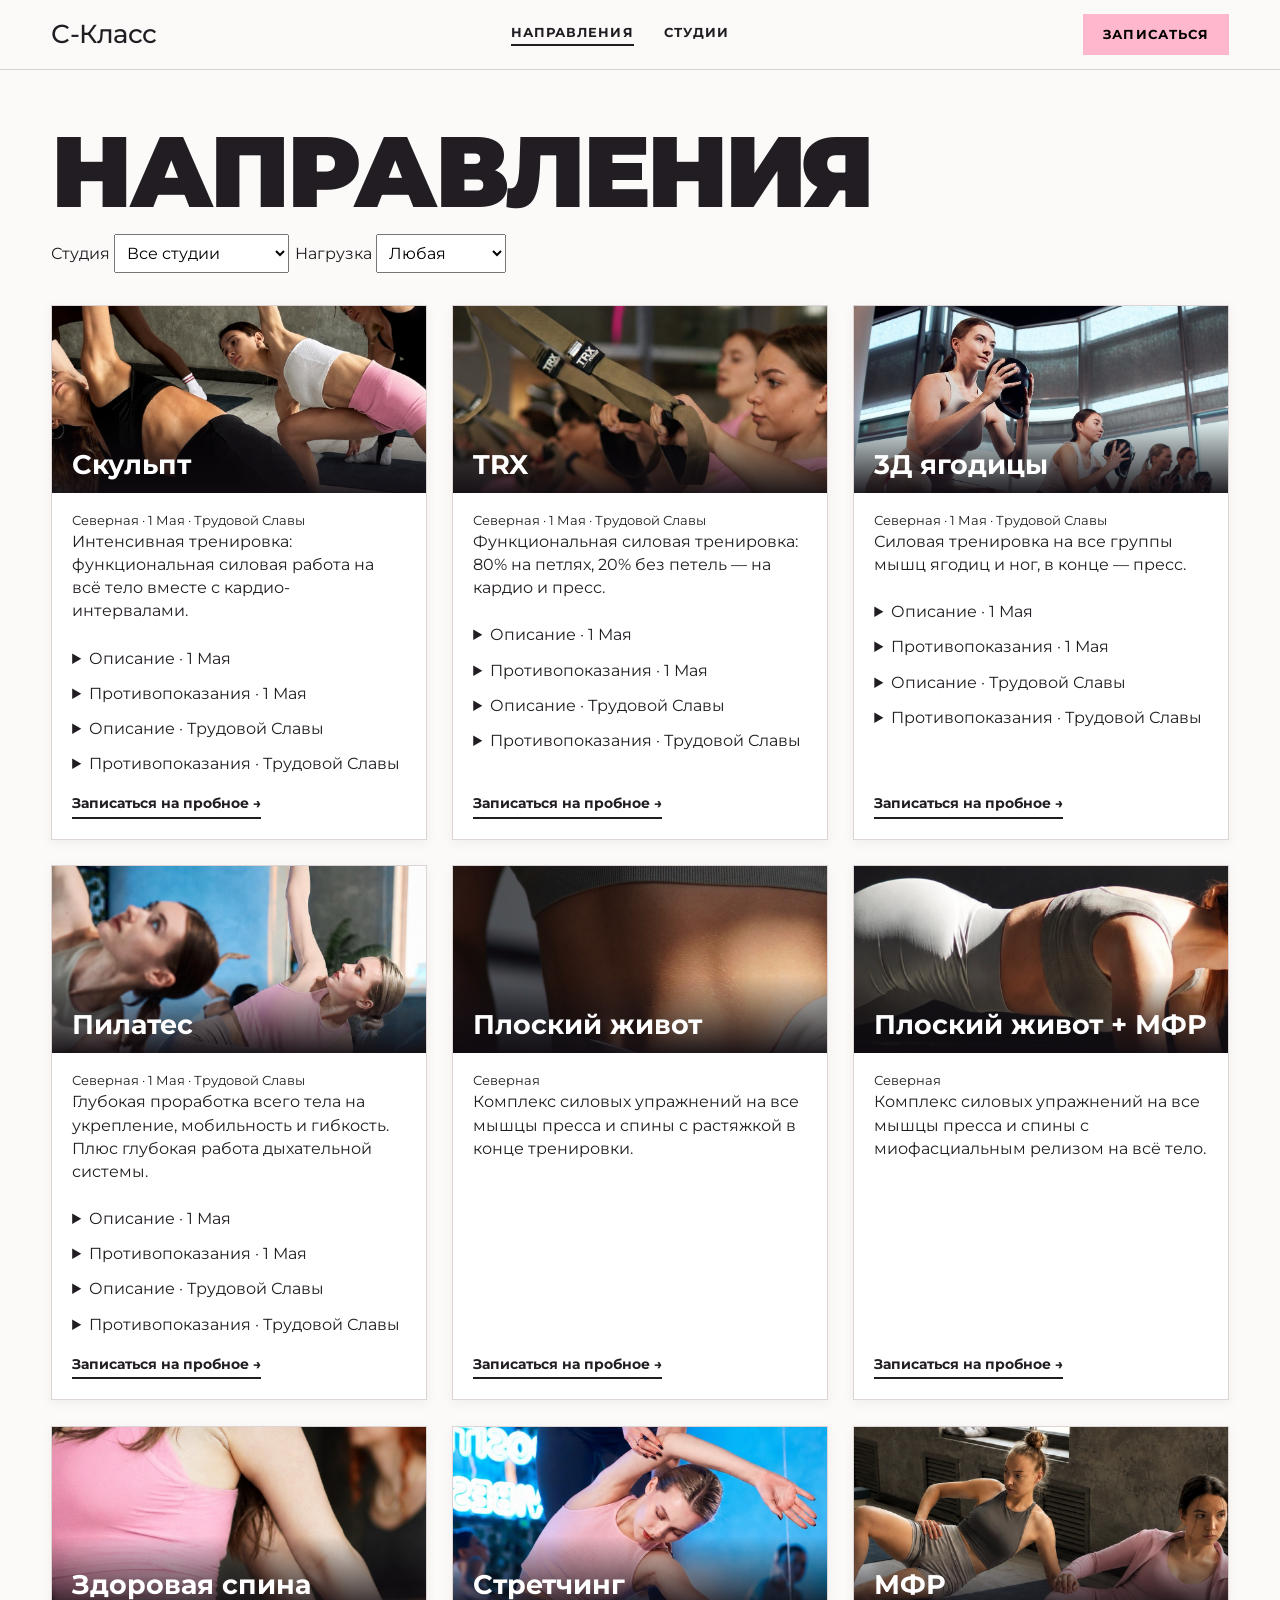
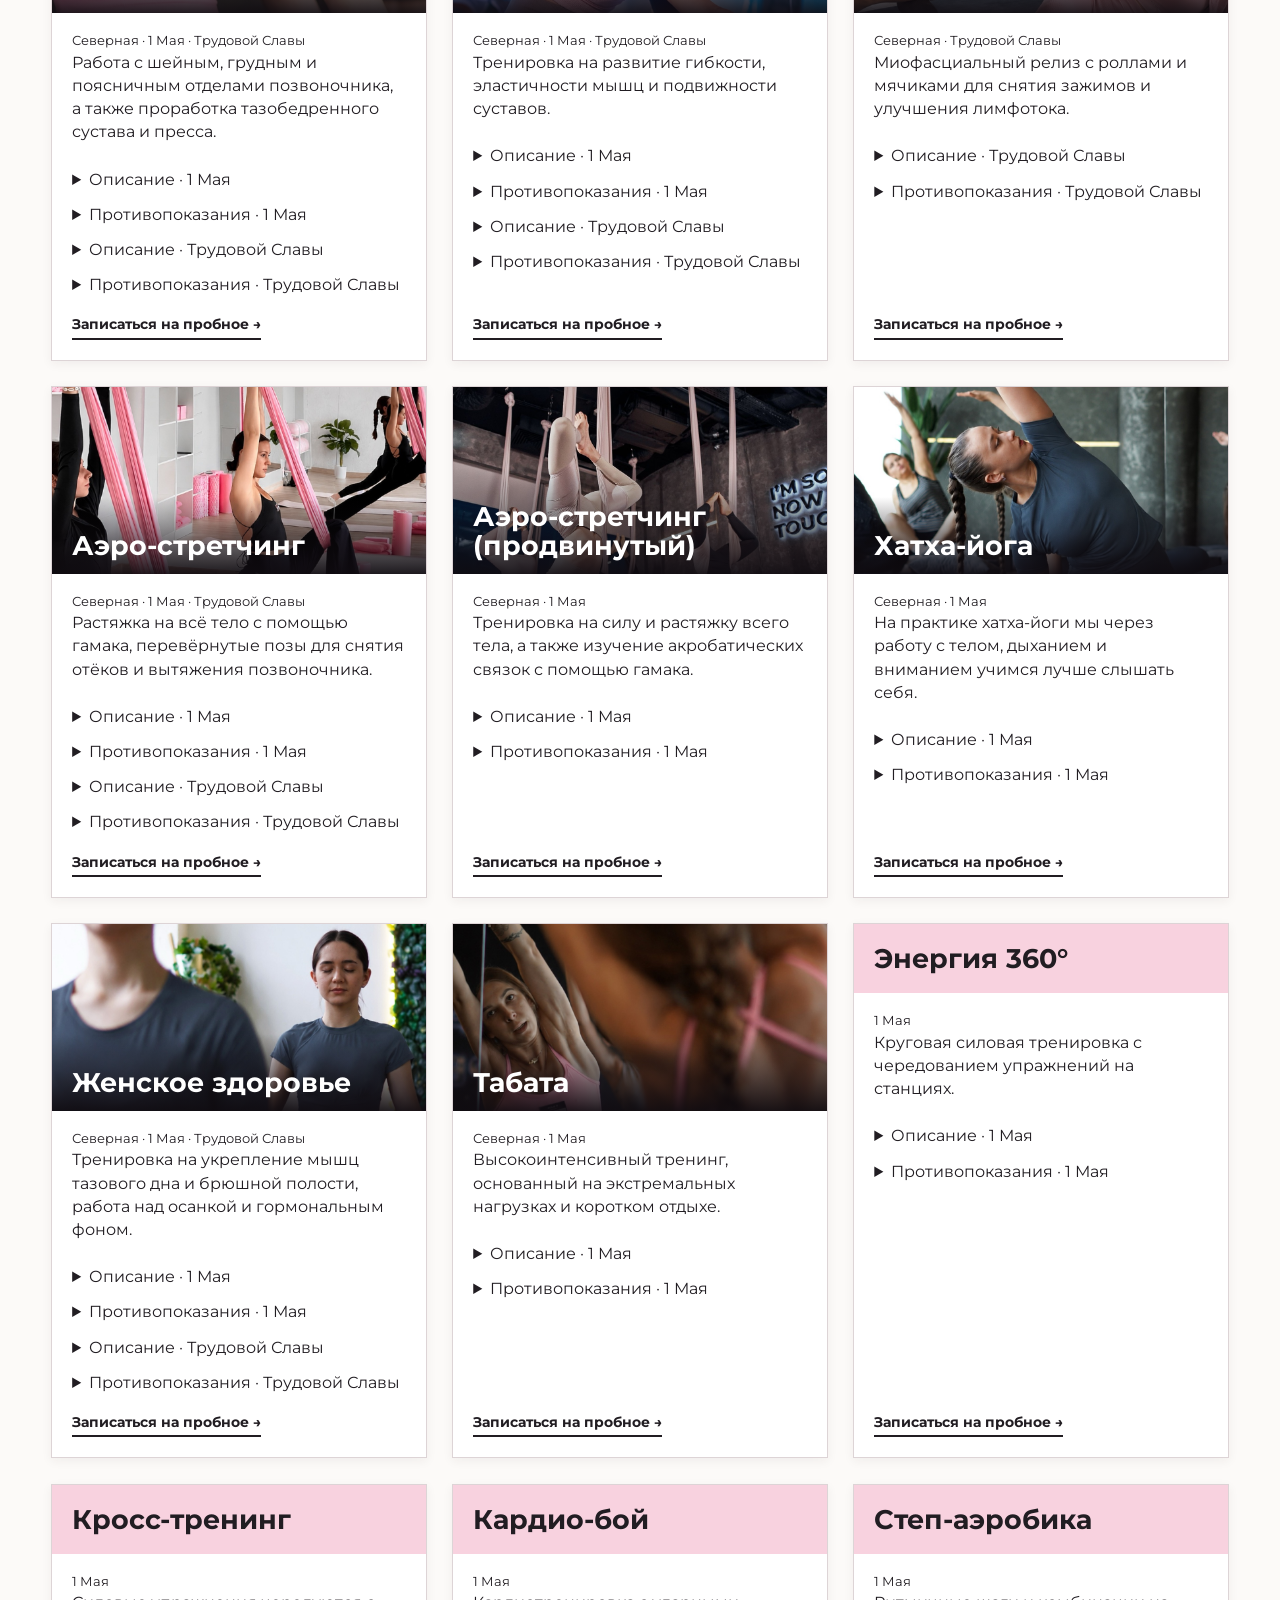
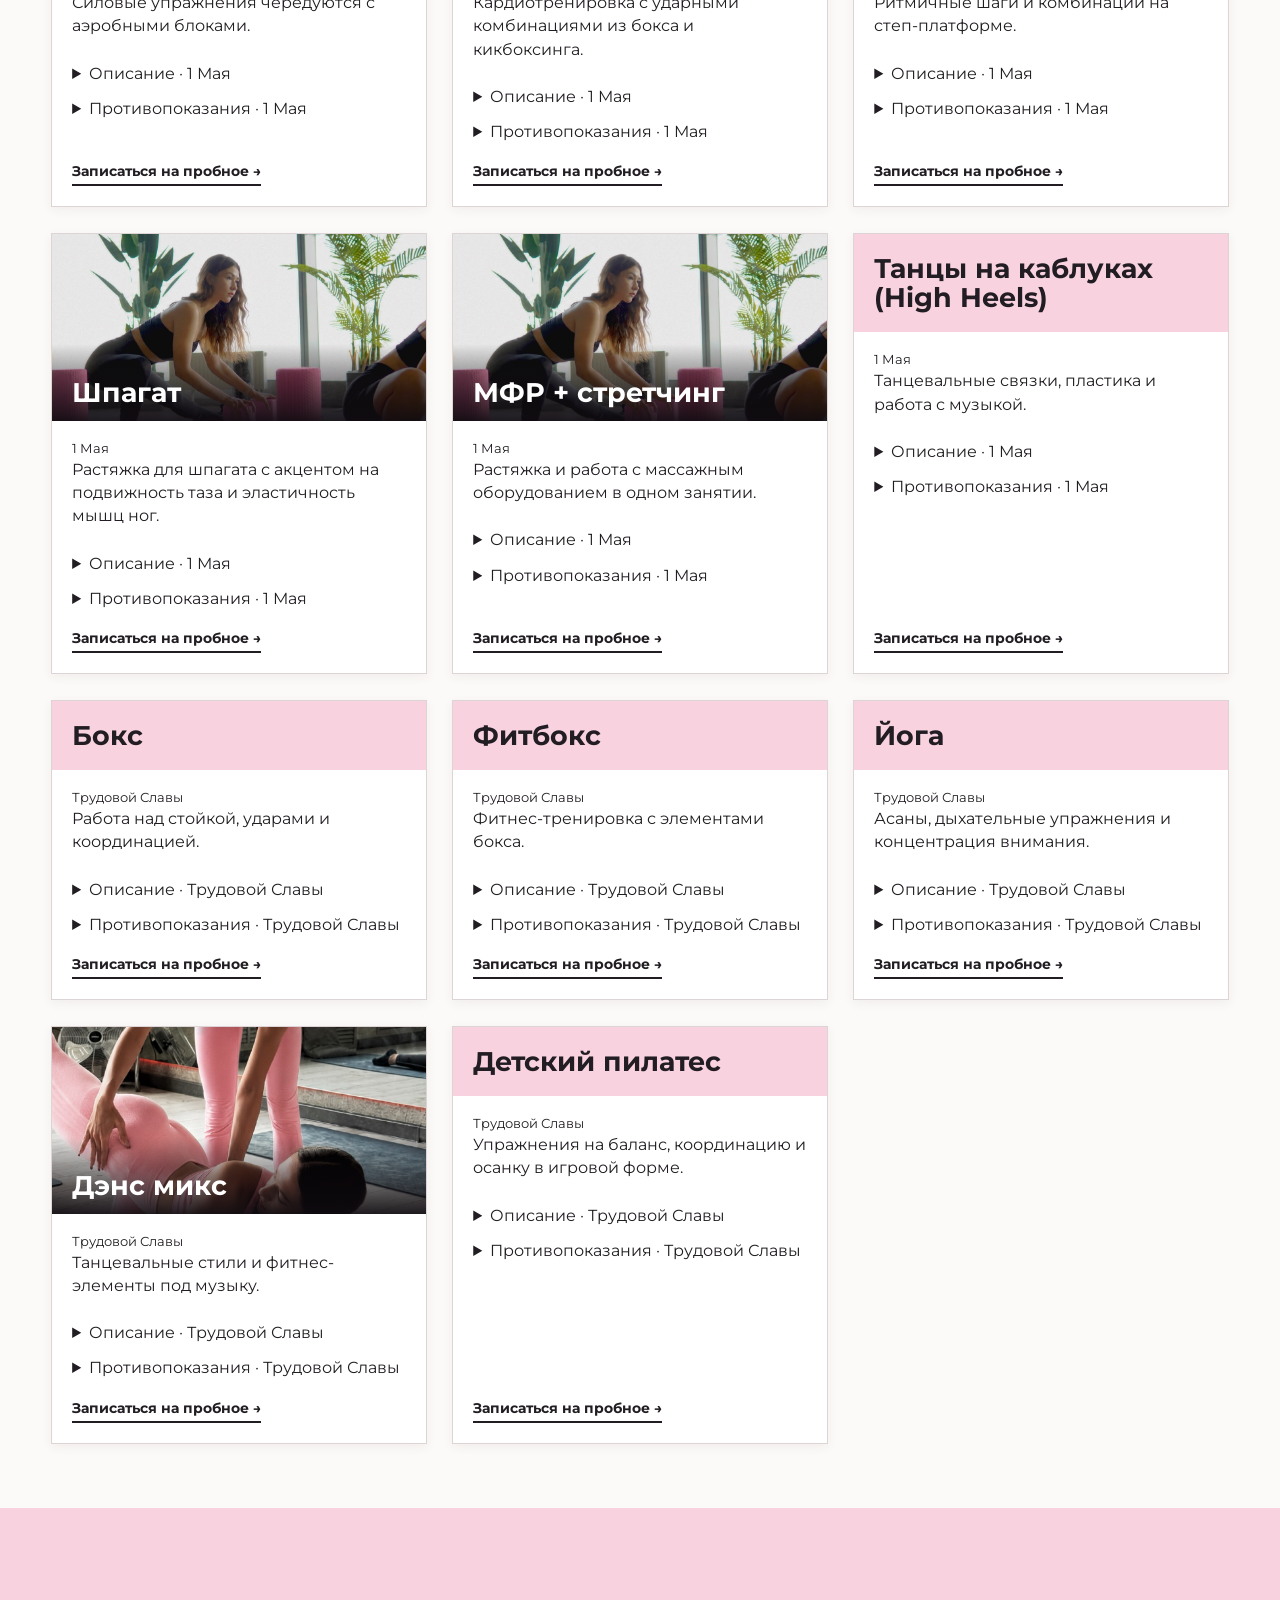
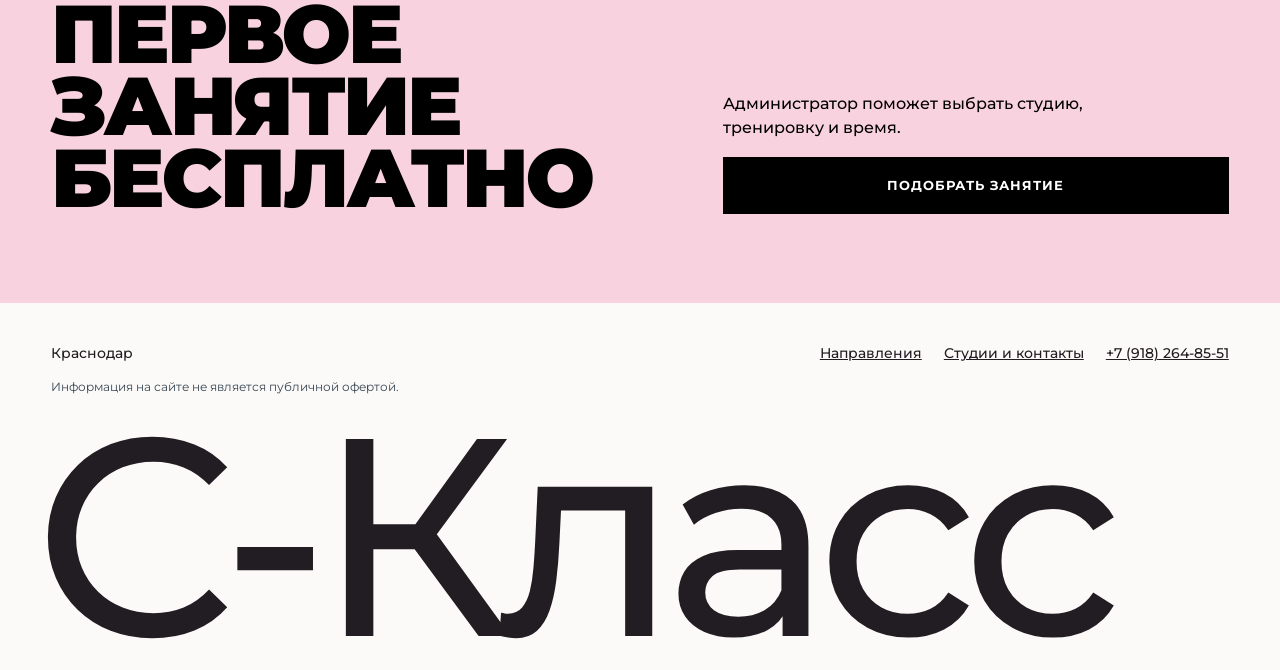
==== directions.html @ 2f5958a3 "Вернуть шпагат в расписок направлений на 1 Мая" ====
<!doctype html>
<html lang="ru">
<head>
<meta charset="utf-8">
<meta name="robots" content="noindex, nofollow">
<meta name="viewport" content="width=device-width, initial-scale=1">
<title>Направления — С-Класс, фитнес-студия для девушек в Краснодаре</title>
<meta name="description" content="Направления фитнес-студий С-Класс в Краснодаре. Выберите филиал, ознакомьтесь с описанием тренировки и противопоказаниями.">
<link rel="preconnect" href="https://fonts.googleapis.com">
<link rel="preconnect" href="https://fonts.gstatic.com" crossorigin>
<!-- Montserrat стоит вместо фирменного Muller: его нет в открытом доступе, нужны файлы шрифта -->
<link href="https://fonts.googleapis.com/css2?family=Montserrat:ital,wght@0,300;0,400;0,500;0,700;0,900;1,400&display=swap" rel="stylesheet">
<link rel="stylesheet" href="style.css">
<link rel="stylesheet" href="trial.css">
</head>
<body class="trial">

<section class="pad page-hero">
  <h1 class="big oneline">Направления</h1>
  <div class="filters"><label>Студия <select id="branchFilter"><option value="">Все студии</option><option value="severnaya">Северная</option><option value="1-maya">1 Мая</option><option value="trudovoy-slavy">Трудовой Славы</option></select></label>
  <label>Нагрузка <select id="levelFilter"><option value="">Любая</option><option value="1">Лёгкая</option><option value="2">Средняя</option><option value="3">Высокая</option><option value="unknown">Не указана</option></select></label></div>
  <div class="list" id="list">
<article class="item" id="sculpt" data-level="3" data-branches="severnaya 1-maya trudovoy-slavy"><div class="ph"><img src="img/sculpt.jpg" alt="" loading="lazy"><h2>Скульпт</h2></div><div><small>Северная · 1 Мая · Трудовой Славы</small><p>Интенсивная тренировка: функциональная силовая работа на всё тело вместе с кардио-интервалами.</p><div data-place="1-maya"><details><summary>Описание · 1 Мая</summary><p>Силовая тренировка на все тело с использованием дополнительного оборудования. Благодаря комплексным упражнениям с использованием различного оборудования прорабатывается рельеф тела и формируется хорошо развитый мышечный корсет.</p><p>-коррекция фигуры, похудение;</p><p>-приобретение мышечного тонуса;</p><p>-благодаря разнообразным упражнениям отсутствует мышечное привыкание.</p><p>Одежда: спортивная форма, кроссовки</p></details><details><summary>Противопоказания · 1 Мая</summary><p>острые инфекционные и воспалительные заболевания, повышенная температура. Недавние операции и травмы без разрешения врача. Острые боли в позвоночнике, мышцах и суставах. Обострение заболеваний опорно-двигательного аппарата. Серьёзные сердечно-сосудистые заболевания, при которых противопоказаны силовые нагрузки. Беременность. Выраженные нарушения равновесия и координации, препятствующие безопасному выполнению упражнений. Любые состояния, при которых врач рекомендовал временно исключить физическую активность или силовые нагрузки. Межпозвоночные грыжи и протрузии с выраженными симптомами.</p></details></div><div data-place="trudovoy-slavy"><details><summary>Описание · Трудовой Славы</summary><p>Силовая тренировка на все тело с использованием дополнительного оборудования. Благодаря комплексу упражнений с отягощениями и собственным весом прорабатываются основные группы мышц, формируется рельеф тела и укрепляется мышечный корсет. Нагрузка подбирается с учётом уровня физической подготовки.</p><p>- Коррекция фигуры и снижение процента жировой массы;</p><p>- укрепление мышц и повышение мышечного тонуса;</p><p>- развитие силы и общей выносливости;</p><p>- комплексная проработка всех основных групп мышц;</p><p>- разнообразие упражнений, позволяющее избегать однообразной нагрузки.</p><p>Одежда: спортивная форма, кроссовки.</p></details><details><summary>Противопоказания · Трудовой Славы</summary><p>острые инфекционные и воспалительные заболевания, повышенная температура. Недавние операции и травмы без разрешения врача. Острые боли в позвоночнике, мышцах и суставах. Обострение заболеваний опорно-двигательного аппарата. Серьёзные сердечно-сосудистые заболевания, при которых противопоказаны силовые нагрузки. Беременность требует индивидуального подбора нагрузки и согласования с врачом. Выраженные нарушения равновесия и координации, препятствующие безопасному выполнению упражнений. Межпозвоночные грыжи и протрузии с выраженными симптомами. Любые состояния, при которых врач рекомендовал временно исключить физическую активность или силовые нагрузки.</p></details></div><a class="arrow" href="#booking">Записаться на пробное →</a></div></article>
<article class="item" id="trx" data-level="3" data-branches="severnaya 1-maya trudovoy-slavy"><div class="ph"><img src="img/trx.jpg" alt="" loading="lazy"><h2>TRX</h2></div><div><small>Северная · 1 Мая · Трудовой Славы</small><p>Функциональная силовая тренировка: 80% на петлях, 20% без петель — на кардио и пресс.</p><div data-place="1-maya"><details><summary>Описание · 1 Мая</summary><p>Функциональная тренировка с весом собственного тела и доп оборудованием - ПЕТЛИ ТРХ. Направленная на укрепление всего тела, сжигание калорий и построение сухой эстетичной мускулатуры. 60% занятия - работа с петлями ТРХ.</p></details><details><summary>Противопоказания · 1 Мая</summary><p>Острые инфекционные и воспалительные заболевания, повышенная температура. Недавние операции и травмы без разрешения врача. Острые боли в позвоночнике, мышцах и суставах. Обострение заболеваний опорно-двигательного аппарата. Выраженная нестабильность плечевых, локтевых, коленных и других суставов, препятствующая безопасному выполнению упражнений. Серьёзные сердечно-сосудистые заболевания, при которых противопоказаны силовые нагрузки. Беременность. Выраженные нарушения равновесия и координации. Любые состояния, при которых врач рекомендовал временно исключить физическую активность.</p></details></div><div data-place="trudovoy-slavy"><details><summary>Описание · Трудовой Славы</summary><p>Функциональная тренировка с использованием специальных подвесных петель, в которой в качестве нагрузки используется собственный вес тела. Благодаря нестабильному положению во время выполнения упражнений активно включаются глубокие мышцы, отвечающие за стабилизацию и равновесие. Нагрузка регулируется изменением положения тела и угла наклона.</p><p>- Укрепление мышечного корсета и глубоких мышц;</p><p>- развитие силы, выносливости и координации;</p><p>- улучшение баланса и контроля над телом;</p><p>- комплексная проработка всех основных групп мышц;</p><p>- коррекция фигуры и повышение мышечного тонуса.</p><p>Одежда: спортивная форма, кроссовки.</p></details><details><summary>Противопоказания · Трудовой Славы</summary><p>острые инфекционные и воспалительные заболевания, повышенная температура. Недавние операции и травмы без разрешения врача. Острые боли в позвоночнике, мышцах и суставах. Обострение заболеваний опорно-двигательного аппарата. Серьёзные сердечно-сосудистые заболевания, при которых противопоказаны функциональные нагрузки. Выраженные нарушения равновесия и координации. Беременность (требуется индивидуальный допуск специалиста). Межпозвоночные грыжи и протрузии с выраженными симптомами.</p></details></div><a class="arrow" href="#booking">Записаться на пробное →</a></div></article>
<article class="item" id="glutes" data-level="2" data-branches="severnaya 1-maya trudovoy-slavy"><div class="ph"><img src="img/glutes.jpg" alt="" loading="lazy"><h2>3Д ягодицы</h2></div><div><small>Северная · 1 Мая · Трудовой Славы</small><p>Силовая тренировка на все группы мышц ягодиц и ног, в конце — пресс.</p><div data-place="1-maya"><details><summary>Описание · 1 Мая</summary><p>Занятие направлено на развитие больших, средних и малых ягодичных мышц, мышц бедра, стабилизаторов ТБС, а также мышц кора. Работа в 3-х плоскостях позволяет улучшить реальную функцию данных мышц, что будет способствовать не только эстетике, но и поддержанию здоровья всего опорно-двигательного аппарата. Посещая данную тренировку, можно улучшить форму ягодиц, немного увеличить объём, подтянуть мышцы ног, они станут более рельефными, будет подтягиваться внутренняя часть бедра. От правильной работы ягодиц будет зависеть осанка, здоровье позвоночника, коленных и тазобедренных суставов.</p></details><details><summary>Противопоказания · 1 Мая</summary><p>острые инфекционные и воспалительные заболевания, повышенная температура. Недавние операции и травмы без разрешения врача. Острые боли в пояснице, тазобедренных, коленных и голеностопных суставах. Обострение заболеваний опорно-двигательного аппарата. Свежие травмы мышц, связок и сухожилий нижних конечностей. Выраженная нестабильность суставов, препятствующая безопасному выполнению упражнений. Серьёзные сердечно-сосудистые заболевания, при которых противопоказаны силовые нагрузки. Беременность. Любые состояния, при которых врач рекомендовал временно исключить физическую активность.</p></details></div><div data-place="trudovoy-slavy"><details><summary>Описание · Трудовой Славы</summary><p>Силовая тренировка, направленная на комплексную проработку ягодичных мышц и мышц нижней части тела в трёх плоскостях. С помощью специальных упражнений и дополнительного оборудования формируется объём, упругость и красивый рельеф ягодиц. Особое внимание уделяется правильной технике выполнения движений и равномерному развитию мышц.</p><p>- Укрепление и развитие ягодичных мышц;</p><p>- формирование округлой и подтянутой формы ягодиц;</p><p>- повышение мышечного тонуса и силы;</p><p>- укрепление мышц ног и стабилизаторов таза.</p><p>Одежда: спортивная форма, кроссовки.</p></details><details><summary>Противопоказания · Трудовой Славы</summary><p>острые инфекционные и воспалительные заболевания, повышенная температура. Недавние операции и травмы без разрешения врача. Острые боли в позвоночнике, мышцах и суставах. Обострение заболеваний опорно-двигательного аппарата. Серьёзные сердечно-сосудистые заболевания, при которых противопоказаны силовые нагрузки. Беременность (требуется индивидуальный допуск специалиста). Межпозвоночные грыжи и протрузии с выраженными симптомами. Любые состояния, при которых врач рекомендовал временно исключить физическую активность.</p></details></div><a class="arrow" href="#booking">Записаться на пробное →</a></div></article>
<article class="item" id="pilates" data-level="2" data-branches="severnaya 1-maya trudovoy-slavy"><div class="ph"><img src="img/pilates.jpg" alt="" loading="lazy"><h2>Пилатес</h2></div><div><small>Северная · 1 Мая · Трудовой Славы</small><p>Глубокая проработка всего тела на укрепление, мобильность и гибкость. Плюс глубокая работа дыхательной системы.</p><div data-place="1-maya"><details><summary>Описание · 1 Мая</summary><p>Сочетание глубокой дыхательной практик и плавных и контролируемых движений, направленных на укрепление глубоких мышц всего тела, улучшение гибкости, мобильность суствов, коррекция осанки. Тренировка проходит в умеренном темпе, без ударной нагрузки на суставы.</p></details><details><summary>Противопоказания · 1 Мая</summary><p>острые инфекционные и воспалительные заболевания, повышенная температура. Недавние травмы и операции без разрешения врача. Острые боли в позвоночнике, мышцах и суставах невыясненной причины. Обострение заболеваний опорно-двигательного аппарата. Серьёзные сердечно-сосудистые заболевания, при которых противопоказана физическая нагрузка. Беременность. Выраженные нарушения равновесия и координации, препятствующие безопасному выполнению упражнений. Любые состояния, при которых врач рекомендовал временно исключить физическую активность.</p></details></div><div data-place="trudovoy-slavy"><details><summary>Описание · Трудовой Славы</summary><p>Система упражнений, направленная на укрепление глубоких мышц, развитие гибкости и формирование правильной осанки. Особое внимание уделяется контролю движений, дыханию и точности выполнения упражнений. Тренировка позволяет проработать мышцы всего тела, улучшить баланс и сформировать сильный и функциональный мышечный корсет.</p><p>- Укрепление глубоких мышц живота и спины;</p><p>- формирование правильной осанки;</p><p>- развитие гибкости и подвижности суставов;</p><p>- улучшение координации и баланса;</p><p>- укрепление мышечного корсета и повышение мышечного тонуса.</p><p>Одежда: удобная спортивная форма, носки (желательно с нескользящей подошвой).</p></details><details><summary>Противопоказания · Трудовой Славы</summary><p>острые инфекционные и воспалительные заболевания, повышенная температура. Недавние операции и травмы без разрешения врача. Острые боли в позвоночнике, мышцах и суставах. Обострение заболеваний опорно-двигательного аппарата. Межпозвоночные грыжи и протрузии с выраженными симптомами. Серьёзные сердечно-сосудистые заболевания. Беременность требует индивидуальной адаптации упражнений и согласования с врачом.</p></details></div><a class="arrow" href="#booking">Записаться на пробное →</a></div></article>
<article class="item" id="flat-belly" data-level="2" data-branches="severnaya"><div class="ph"><img src="img/flat-belly.jpg" alt="" loading="lazy"><h2>Плоский живот</h2></div><div><small>Северная</small><p>Комплекс силовых упражнений на все мышцы пресса и спины с растяжкой в конце тренировки.</p><a class="arrow" href="#booking">Записаться на пробное →</a></div></article>
<article class="item" id="flat-belly-mfr" data-level="2" data-branches="severnaya"><div class="ph"><img src="img/flat-belly-mfr.jpg" alt="" loading="lazy"><h2>Плоский живот + МФР</h2></div><div><small>Северная</small><p>Комплекс силовых упражнений на все мышцы пресса и спины с миофасциальным релизом на всё тело.</p><a class="arrow" href="#booking">Записаться на пробное →</a></div></article>
<article class="item" id="healthy-back" data-level="2" data-branches="severnaya 1-maya trudovoy-slavy"><div class="ph"><img src="img/healthy-back.jpg" alt="" loading="lazy"><h2>Здоровая спина</h2></div><div><small>Северная · 1 Мая · Трудовой Славы</small><p>Работа с шейным, грудным и поясничным отделами позвоночника, а также проработка тазобедренного сустава и пресса.</p><div data-place="1-maya"><details><summary>Описание · 1 Мая</summary><p>Тренировка с акцентом на работу позвоночника и мышц спины. Направлена на улучшение подвижности позвоночника и таза, с применением дыхательных техник, а также активации мозжечка и вестибулярного аппарата. Благодаря занятию улучшается осанка, снижается степень напряжения в мышцах, улучшается работа тазового дна и мышц кора. Данная тренировка является профилактикой последствий сидячего и малоподвижного образа жизни.</p></details><details><summary>Противопоказания · 1 Мая</summary><p>острые инфекционные и воспалительные заболевания, повышенная температура. Острые боли в позвоночнике невыясненного происхождения. Недавние травмы позвоночника, переломы и операции без разрешения врача. Обострение заболеваний опорно-двигательного аппарата с выраженным болевым синдромом. Межпозвоночные грыжи в острой фазе с выраженными неврологическими симптомами. Прогрессирующая мышечная слабость, онемение конечностей и другие острые неврологические нарушения. Серьёзные сердечно-сосудистые заболевания, при которых противопоказана физическая нагрузка. Беременность. Любые состояния, при которых врач рекомендовал временно исключить физическую активность.</p></details></div><div data-place="trudovoy-slavy"><details><summary>Описание · Трудовой Славы</summary><p>Оздоровительная тренировка, направленная на укрепление мышц спины, развитие подвижности позвоночника и формирование правильной осанки. В программе используются мягкие упражнения на растяжение, укрепление мышечного корсета и улучшение подвижности суставов. Нагрузка подбирается с учётом физических возможностей занимающихся.</p><p>- Укрепление мышц спины и мышечного корсета;</p><p>- улучшение осанки и подвижности позвоночника;</p><p>- снижение мышечного напряжения;</p><p>- развитие гибкости и подвижности суставов;</p><p>- профилактика нарушений осанки.</p><p>Одежда: удобная спортивная форма, носки.</p></details><details><summary>Противопоказания · Трудовой Славы</summary><p>острые инфекционные и воспалительные заболевания, повышенная температура. Острые боли в позвоночнике и суставах. Недавние травмы и операции без разрешения врача. Обострение заболеваний опорно-двигательного аппарата. Выраженный болевой синдром, воспалительные процессы. Межпозвоночные грыжи и протрузии в стадии обострения. Серьёзные сердечно-сосудистые заболевания. Любые состояния, при которых врач рекомендовал временно ограничить физическую активность.</p></details></div><a class="arrow" href="#booking">Записаться на пробное →</a></div></article>
<article class="item" id="stretching" data-level="1" data-branches="severnaya 1-maya trudovoy-slavy"><div class="ph"><img src="img/stretching.jpg" alt="" loading="lazy"><h2>Стретчинг</h2></div><div><small>Северная · 1 Мая · Трудовой Славы</small><p>Тренировка на развитие гибкости, эластичности мышц и подвижности суставов.</p><div data-place="1-maya"><details><summary>Описание · 1 Мая</summary><p>Тренировка, для развития гибкости тела, увеличение эластичности мышц и подвижности суставов. Основным принципом является чередование кратковременного напряжения мышц с их расслаблением. Благодаря регулярным тренировкам по растяжке вы не только сможете в кратчайший срок сесть на шпагат, но и обретёте гибкость всех отделов вашего тела.</p></details><details><summary>Противопоказания · 1 Мая</summary><p>острые инфекционные и воспалительные заболевания, повышенная температура. Свежие травмы мышц, связок, сухожилий и суставов. Недавние операции и период реабилитации без разрешения врача. Острые боли в позвоночнике и суставах. Обострение заболеваний опорно-двигательного аппарата. Выраженная нестабильность суставов и позвоночника. Серьёзные сердечно-сосудистые заболевания, при которых противопоказана физическая нагрузка. Беременность. Любые состояния, при которых врач рекомендовал исключить упражнения на растяжку. Межпозвоночные грыжи и протрузии с выраженными симптомами. Гипермобильность суставов. Варикозное расширение вен с выраженными симптомами. Хронические заболевания позвоночника и суставов.</p></details></div><div data-place="trudovoy-slavy"><details><summary>Описание · Трудовой Славы</summary><p>Тренировка, направленная на развитие гибкости, увеличение амплитуды движений и улучшение эластичности мышц. В программе используются статические и динамические упражнения на растяжение основных групп мышц. Занятие помогает снять напряжение после физических нагрузок, улучшить подвижность суставов и сделать движения более свободными.</p><p>- Развитие гибкости и эластичности мышц;</p><p>- увеличение амплитуды движений;</p><p>- улучшение подвижности суставов;</p><p>- снятие мышечного напряжения;</p><p>- улучшение осанки и координации движений.</p><p>Одежда: удобная, эластичная спортивная форма, носки.</p></details><details><summary>Противопоказания · Трудовой Славы</summary><p>острые инфекционные и воспалительные заболевания, повышенная температура. Острые боли в мышцах и суставах. Недавние травмы, растяжения и операции без разрешения врача. Обострение заболеваний опорно-двигательного аппарата. Воспалительные процессы в суставах. Выраженный болевой синдром при движении. Межпозвоночные грыжи и протрузии с выраженной симптоматикой. Серьёзные сердечно-сосудистые заболевания.</p></details></div><a class="arrow" href="#booking">Записаться на пробное →</a></div></article>
<article class="item" id="mfr" data-level="1" data-branches="severnaya trudovoy-slavy"><div class="ph"><img src="img/mfr.jpg" alt="" loading="lazy"><h2>МФР</h2></div><div><small>Северная · Трудовой Славы</small><p>Миофасциальный релиз с роллами и мячиками для снятия зажимов и улучшения лимфотока.</p><div data-place="trudovoy-slavy"><details><summary>Описание · Трудовой Славы</summary><p>Восстановительная тренировка с использованием специальных массажных роллов, мячей и другого оборудования. Методика основана на мягком воздействии на мышцы и фасции с помощью контролируемого давления и прокатывания. Занятие направлено на снижение мышечного напряжения, улучшение подвижности и восстановление после физических нагрузок.</p><p>- Снижение мышечного напряжения;</p><p>- улучшение подвижности суставов и эластичности тканей;</p><p>- повышение качества восстановления после тренировок;</p><p>- уменьшение ощущения скованности в теле;</p><p>- улучшение осознанности движений и контроля над телом.</p><p>Одежда: удобная спортивная форма, носки.</p></details><details><summary>Противопоказания · Трудовой Славы</summary><p>острые инфекционные и воспалительные заболевания, повышенная температура. Острые травмы и повреждения мягких тканей. Воспалительные процессы, отёки и гематомы в зоне воздействия. Тромбозы и тромбофлебит. Варикозное расширение вен в выраженной форме в области воздействия. Кожные заболевания и повреждения кожных покровов. Онкологические заболевания требуют согласования с лечащим врачом. Выраженный болевой синдром неясного происхождения.</p></details></div><a class="arrow" href="#booking">Записаться на пробное →</a></div></article>
<article class="item" id="aero" data-level="2" data-branches="severnaya 1-maya trudovoy-slavy"><div class="ph"><img src="img/aero.jpg" alt="" loading="lazy"><h2>Аэро-стретчинг</h2></div><div><small>Северная · 1 Мая · Трудовой Славы</small><p>Растяжка на всё тело с помощью гамака, перевёрнутые позы для снятия отёков и вытяжения позвоночника.</p><div data-place="1-maya"><details><summary>Описание · 1 Мая</summary><p>Тренировка на увеличение гибкости и мобильности тела с использованием гамака, включающая элементы воздушной гимнастики. Основное отличие тренировок в воздухе на гамаках состоит в перевернутых положениях тела. Это единственная фитнес-программа, включающая в себя декомпрессионный переворот, который снижает влияние осевой нагрузки на позвоночник. За счет гамака тело ощущается как в невесомости или в воде. Также в заданиях на стретчинг гамак позволяет гостям больше расслабиться - растяжка происходит мягче, что позволяет деликатно улучшать эластичность мышц.  Аэро-стретчинг - это комплексная проработка всего тела, где также хорошо улучшается функция мозжечка и вестибулярного аппарата</p></details><details><summary>Противопоказания · 1 Мая</summary><p>Острые инфекционные и воспалительные заболевания, повышенная температура. Недавние операции, травмы и период реабилитации без разрешения врача. Острые боли и обострение заболеваний позвоночника и суставов. Нестабильность позвоночника и выраженные межпозвоночные грыжи с неврологическими симптомами. Серьёзные сердечно-сосудистые заболевания, при которых противопоказана физическая нагрузка. Выраженные нарушения вестибулярного аппарата, частые головокружения. Недавние операции на глазах, отслойка сетчатки и заболевания глаз, при которых противопоказаны перевёрнутые положения. Беременность. Любые состояния, при которых врач рекомендовал исключить растяжку, подвесные или перевёрнутые положения.</p></details></div><div data-place="trudovoy-slavy"><details><summary>Описание · Трудовой Славы</summary><p>Тренировка на растяжку с использованием специальных воздушных гамаков. Благодаря поддержке ткани часть нагрузки с позвоночника и суставов снимается, а некоторые положения тела позволяют безопасно выполнять упражнения на гибкость и расслабление. Занятие сочетает элементы растяжки, йоги и воздушной гимнастики.</p><p>- Развитие гибкости и подвижности суставов;</p><p>- мягкое вытяжение и расслабление мышц;</p><p>- улучшение координации и чувства баланса;</p><p>- укрепление мышц-стабилизаторов;</p><p>- снятие мышечного напряжения и восстановление после нагрузок.</p><p>Одежда: облегающая спортивная форма, закрывающая подмышечные впадины и колени, без молний и острых элементов. Занятие проводится босиком или в носках.</p></details><details><summary>Противопоказания · Трудовой Славы</summary><p>острые инфекционные и воспалительные заболевания, повышенная температура. Беременность. Недавние операции и травмы без разрешения врача. Выраженные заболевания позвоночника, межпозвоночные грыжи и протрузии с симптомами. Глаукома и повышенное внутриглазное давление. Неконтролируемая артериальная гипертензия. Серьёзные сердечно-сосудистые заболевания. Выраженные нарушения вестибулярного аппарата. Склонность к обморокам. Тромбозы и другие состояния, при которых противопоказаны перевёрнутые положения тела.</p></details></div><a class="arrow" href="#booking">Записаться на пробное →</a></div></article>
<article class="item" id="aero-pro" data-level="3" data-branches="severnaya 1-maya"><div class="ph"><img src="img/aero-pro.jpg" alt="" loading="lazy"><h2>Аэро-стретчинг (продвинутый)</h2></div><div><small>Северная · 1 Мая</small><p>Тренировка на силу и растяжку всего тела, а также изучение акробатических связок с помощью гамака.</p><div data-place="1-maya"><details><summary>Описание · 1 Мая</summary><p>Продвинутый уровень тренировки - с использованием гамака, изучение акроботических связок и воздушной гимнастики. Присутствуют силовые упражнения для мышц всего тела, а также продвинутая растяжка. Улучшаются функции вестибулярного аппарата.</p></details><details><summary>Противопоказания · 1 Мая</summary><p>Острые инфекционные и воспалительные заболевания, повышенная температура. Недавние операции, травмы и период реабилитации без разрешения врача. Острые боли и обострение заболеваний позвоночника и суставов. Нестабильность позвоночника и выраженные межпозвоночные грыжи с неврологическими симптомами. Серьёзные сердечно-сосудистые заболевания, при которых противопоказана физическая нагрузка. Выраженные нарушения вестибулярного аппарата, частые головокружения. Недавние операции на глазах, отслойка сетчатки и заболевания глаз, при которых противопоказаны перевёрнутые положения. Беременность. Любые состояния, при которых врач рекомендовал исключить растяжку, подвесные или перевёрнутые положения.</p></details></div><a class="arrow" href="#booking">Записаться на пробное →</a></div></article>
<article class="item" id="hatha" data-level="2" data-branches="severnaya 1-maya"><div class="ph"><img src="img/hatha.jpg" alt="" loading="lazy"><h2>Хатха-йога</h2></div><div><small>Северная · 1 Мая</small><p>На практике хатха-йоги мы через работу с телом, дыханием и вниманием учимся лучше слышать себя.</p><div data-place="1-maya"><details><summary>Описание · 1 Мая</summary><p>(начальная группа - 55 мин) (продвинутая группа - 90 мин)</p><p>Практика, которая помогает привести тело и внутреннее состояние в гармонию через асаны, дыхание и осознанную работу с телом. На тренировке вы освоите базовые позы в комфортном темпе, укрепите глубокую мускулатуру, улучшите гибкость и подвижность, а также научитесь лучше чувствовать и понимать своё тело. Регулярные занятия помогают снять мышечное и эмоциональное напряжение, обрести лёгкость и внутренний баланс. Одежда: лосины, футболка, носочки.</p></details><details><summary>Противопоказания · 1 Мая</summary><p>острые инфекционные и воспалительные заболевания, повышенная температура. Недавние операции и травмы без разрешения врача. Острые боли в позвоночнике и суставах. Обострение заболеваний опорно-двигательного аппарата.</p><p>Серьёзные сердечно-сосудистые заболевания, при которых противопоказана физическая нагрузка. Выраженные нарушения равновесия и координации, препятствующие безопасному выполнению асан. Беременность. Любые состояния, при которых врач рекомендовал временно исключить физическую активность. Межпозвоночные грыжи и протрузии, особенно в период обострения.</p></details></div><a class="arrow" href="#booking">Записаться на пробное →</a></div></article>
<article class="item" id="womens-health" data-level="1" data-branches="severnaya 1-maya trudovoy-slavy"><div class="ph"><img src="img/womens-health.jpg" alt="" loading="lazy"><h2>Женское здоровье</h2></div><div><small>Северная · 1 Мая · Трудовой Славы</small><p>Тренировка на укрепление мышц тазового дна и брюшной полости, работа над осанкой и гормональным фоном.</p><div data-place="1-maya"><details><summary>Описание · 1 Мая</summary><p>Максимально осознанный и комплексный подход к оздоровлению женского организма. Тренировка направлена на укрепление мышц тазового дня и брюшной области,улучшение осанки, нормализации гормонального фона и кровообращения.</p></details><details><summary>Противопоказания · 1 Мая</summary><p>Острые инфекционные и воспалительные заболевания, повышенная температура. Острые воспалительные заболевания органов малого таза. Маточные кровотечения неясного происхождения. Выраженные боли в нижней части живота и области малого таза невыясненной причины. Недавние операции на органах малого таза и брюшной полости без разрешения врача. Обострение хронических заболеваний, препятствующее физической активности. Серьёзные сердечно-сосудистые заболевания, при которых противопоказана физическая нагрузка. Беременность. Любые состояния, при которых врач рекомендовал временно исключить физическую активность.</p></details></div><div data-place="trudovoy-slavy"><details><summary>Описание · Трудовой Славы</summary><p>Специализированная тренировка, направленная на укрепление мышц тазового дна, развитие осознанного контроля над телом и улучшение общего физического самочувствия. В программе используются упражнения на дыхание, мягкую активацию и расслабление мышц, а также элементы функциональной гимнастики.</p><p>- Укрепление и развитие контроля над мышцами тазового дна;</p><p>- улучшение осанки и стабилизации корпуса;</p><p>- развитие правильного дыхания и координации движений;</p><p>- формирование навыка осознанного управления мышцами;</p><p>- поддержание женского здоровья и профилактика функциональных нарушений.</p><p>Одежда: удобная спортивная форма, носки.</p></details><details><summary>Противопоказания · Трудовой Славы</summary><p>острые инфекционные и воспалительные заболевания, повышенная температура. Острые воспалительные и инфекционные заболевания органов малого таза. Кровотечения неясного происхождения. Острый период после операций и родов без разрешения врача. Выраженный болевой синдром в области таза и промежности. Обострение хронических гинекологических заболеваний. Беременность и послеродовой период требуют индивидуального подбора нагрузки и согласования с врачом. Опущение органов малого таза и другие диагностированные нарушения требуют предварительной консультации специалиста.</p></details></div><a class="arrow" href="#booking">Записаться на пробное →</a></div></article>
<article class="item" id="tabata" data-level="3" data-branches="severnaya 1-maya"><div class="ph"><img src="img/tabata.jpg" alt="" loading="lazy"><h2>Табата</h2></div><div><small>Северная · 1 Мая</small><p>Высокоинтенсивный тренинг, основанный на экстремальных нагрузках и коротком отдыхе.</p><div data-place="1-maya"><details><summary>Описание · 1 Мая</summary><p>Высокоинтенсивный интервальный тренинг, представляющий собой комплекс тренировочных блоков, чередующихся с кратковременным отдыхом. Тренировка способствует похудению, улучшению физических качеств, повышает аэробную и анаэробную выносливость.</p><p>Форма одежды: КРОССОВКИ, футболка, лосины</p></details><details><summary>Противопоказания · 1 Мая</summary><p>острые инфекционные и воспалительные заболевания, повышенная температура. Серьёзные сердечно-сосудистые заболевания, при которых противопоказаны высокоинтенсивные нагрузки. Беременность. Нарушения сердечного ритма, сопровождающиеся симптомами или ограничениями физической активности. Недавние операции и травмы без разрешения врача. Острые боли в позвоночнике, мышцах и суставах. Обострение заболеваний опорно-двигательного аппарата. Выраженные нарушения равновесия и координации. Любые состояния, при которых врач рекомендовал исключить высокоинтенсивные физические нагрузки.</p></details></div><a class="arrow" href="#booking">Записаться на пробное →</a></div></article>
<article class="item" id="energy" data-level="" data-branches="1-maya"><div class="ph text-cover"><h2>Энергия 360°</h2></div><div><small>1 Мая</small><p>Круговая силовая тренировка с чередованием упражнений на станциях.</p><div data-place="1-maya"><details><summary>Описание · 1 Мая</summary><p>Динамичная круговая тренировка, направленная на комплексное укрепление всех основных мышечных групп, развитие силы, выносливости и повышение общего тонуса организма.</p><p>Занятие построено по принципу чередования упражнений на разных станциях с небольшими интервалами отдыха. Программа сочетает силовые, функциональные и кардиоупражнения с использованием собственного веса и дополнительного оборудования.</p><p>Укрепление мышц всего тела;</p><p>Развитие силы и общей выносливости;</p><p>Улучшение координации и баланса;</p><p>Повышение функциональных возможностей организма;</p><p>Увеличение энергозатрат.</p><p>Одежда: спортивная форма, кроссовки</p></details><details><summary>Противопоказания · 1 Мая</summary><p>острые инфекционные и воспалительные заболевания, повышенная температура тела. Заболевания сердечно-сосудистой системы, при которых противопоказаны интенсивные физические нагрузки. Беременность. Недавние операции и травмы до завершения реабилитации. Обострение заболеваний позвоночника и суставов. Выраженные нарушения равновесия и координации. Любые состояния, при которых врач рекомендовал ограничить интенсивную физическую активность.</p></details></div><a class="arrow" href="#booking">Записаться на пробное →</a></div></article>
<article class="item" id="cross" data-level="" data-branches="1-maya"><div class="ph text-cover"><h2>Кросс-тренинг</h2></div><div><small>1 Мая</small><p>Силовые упражнения чередуются с аэробными блоками.</p><div data-place="1-maya"><details><summary>Описание · 1 Мая</summary><p>Тренировка, направленная на развитие всех физических качеств, за счет чередование аэробной и силовой нагрузки. Подходит для решения следующих целей:</p><p>1. Снижение веса тела; 2. Увеличение функциональной силы;</p><p>3. Улучшение координации движений;</p><p>4. Улучшение показателей всех физических качеств.</p><p>Рекомендуется посещать занимающимся, имеющим уже тренировочный опыт! Одежда: кроссовки, спортивная одежда</p></details><details><summary>Противопоказания · 1 Мая</summary><p>острые заболевания, повышенная температура, инфекционные и воспалительные процессы, серьёзные заболевания сердечно-сосудистой системы, при которых противопоказаны интенсивные нагрузки, недавние операции, травмы и период реабилитации без разрешения врача, обострение заболеваний позвоночника и суставов, острые боли в спине, мышцах и суставах, выраженные нарушения координации и головокружения, беременность. Любые состояния, при которых врач рекомендовал ограничить интенсивную физическую активность.</p></details></div><a class="arrow" href="#booking">Записаться на пробное →</a></div></article>
<article class="item" id="fight" data-level="" data-branches="1-maya"><div class="ph text-cover"><h2>Кардио-бой</h2></div><div><small>1 Мая</small><p>Кардиотренировка с ударными комбинациями из бокса и кикбоксинга.</p><div data-place="1-maya"><details><summary>Описание · 1 Мая</summary><p>Энергичная кардиотренировка с элементами бокса, кикбоксинга и других боевых искусств, объединяющая ударные комбинации руками и ногами с интенсивными аэробными упражнениями. Занятие проходит под ритмичную музыку и направлено на развитие общей выносливости и координации движений, укрепление мышц всего тела, улучшение скорости реакции и ловкости, повышение интенсивности энергозатрат, снятие эмоционального напряжения и получение заряда энергии. Тренировка проходит без контактного боя и спаррингов.</p></details><details><summary>Противопоказания · 1 Мая</summary><p>Острые инфекционные и воспалительные заболевания, повышенная температура тела. Серьёзные заболевания сердечно-сосудистой и дыхательной систем, при которых противопоказаны интенсивные физические нагрузки. Травмы и заболевания позвоночника, суставов и связок в стадии обострения. Недавние хирургические вмешательства и период восстановления без допуска врача. Выраженные нарушения координации, головокружения. Беременность. Другие состояния, при которых врачом рекомендовано ограничение интенсивной физической активности.</p></details></div><a class="arrow" href="#booking">Записаться на пробное →</a></div></article>
<article class="item" id="step" data-level="" data-branches="1-maya"><div class="ph text-cover"><h2>Степ-аэробика</h2></div><div><small>1 Мая</small><p>Ритмичные шаги и комбинации на степ-платформе.</p><div data-place="1-maya"><details><summary>Описание · 1 Мая</summary><p>Энергичная кардиотренировка, которая сочетает ритмичные шаги на специальной платформе (степе) с танцевальными движениями. Во время тренировки активно включаются мышцы ног за счёт подъёмов на степ и спусков, мышцы пресса и спины - как стабилизаторы при смене направлений и балансе. Польза степ‑аэробики заключается в укреплении сердечно‑сосудистой системы, прокачке координации и чувства ритма, улучшении формы ног и ягодиц и эмоциональном подъёме. Инструктор всегда рядом: покажет, как правильно ставить стопу, держать корпус и распределять нагрузку, чтобы тренировка была не только эффективной, но и безопасной. Форма одежды: спортивная форма, кроссовки.</p></details><details><summary>Противопоказания · 1 Мая</summary><p>острые инфекционные и воспалительные заболевания, повышенная температура. Серьёзные заболевания сердечно-сосудистой системы, при которых противопоказаны интенсивные нагрузки. Недавние травмы и операции, особенно на нижних конечностях. Обострение заболеваний коленных, тазобедренных и голеностопных суставов. Выраженные нарушения равновесия и координации, частые головокружения. Острые боли в позвоночнике и суставах. Беременность. Любые состояния, при которых врач рекомендовал ограничить кардионагрузки. Варикозное расширение вен с выраженными симптомами.</p><p>Хронические заболевания опорно-двигательного аппарата. Значительный избыточный вес, сопровождающийся болями в суставах.</p></details></div><a class="arrow" href="#booking">Записаться на пробное →</a></div></article>
<article class="item" id="split" data-level="2" data-branches="1-maya"><div class="ph"><img src="img/split.jpg" alt="" loading="lazy"><h2>Шпагат</h2></div><div><small>1 Мая</small><p>Растяжка для шпагата с акцентом на подвижность таза и эластичность мышц ног.</p><div data-place="1-maya"><details><summary>Описание · 1 Мая</summary><p>На занятии прорабатывают мышцы ног в трёх плоскостях. Тренировка подходит для среднего и продвинутого уровня подготовки. Новичкам студия рекомендует начать с МФР и стретчинга.</p></details><details><summary>Противопоказания · 1 Мая</summary><p>Острые инфекционные и воспалительные заболевания, повышенная температура. Свежие травмы мышц, связок и сухожилий, особенно в области таза и нижних конечностей. Недавние операции и период реабилитации без разрешения врача. Острые боли в тазобедренных, коленных суставах и позвоночнике. Обострение заболеваний опорно-двигательного аппарата. Выраженная нестабильность тазобедренных и коленных суставов. Серьёзные заболевания сердечно-сосудистой системы, при которых противопоказана физическая нагрузка. Беременность. Любые состояния, при которых врач рекомендовал исключить интенсивную растяжку. Гипермобильность суставов. Дисплазия тазобедренных суставов. Хронические заболевания позвоночника и суставов. Варикозное расширение вен с выраженными симптомами.</p></details></div><a class="arrow" href="#booking">Записаться на пробное →</a></div></article>
<article class="item" id="stretch-mfr" data-level="" data-branches="1-maya"><div class="ph"><img src="img/split.jpg" alt="" loading="lazy"><h2>МФР + стретчинг</h2></div><div><small>1 Мая</small><p>Растяжка и работа с массажным оборудованием в одном занятии.</p><div data-place="1-maya"><details><summary>Описание · 1 Мая</summary><p>Комбинированное занятие, направленное на улучшение гибкости, подвижности суставов и общее восстановление мышц. Программа построена по принципу баланса: 50% времени уделяется миофасциальному релизу (МФР), 50% — упражнениям на растяжку. В первой части занятия выполняется МФР — работа с мышцами и фасциями с использованием роллов и массажных мячей. Это помогает снять мышечное напряжение, улучшить кровообращение, уменьшить зажимы и подготовить тело к более эффективной растяжке. Во второй части тренировки выполняются упражнения на стретчинг: мягкая, контролируемая растяжка основных мышечных групп. Тренировка подходит для любого уровня подготовки, включая начинающих. Рекомендуется как для восстановления после силовых и кардионагрузок, так и в качестве самостоятельного занятия для улучшения подвижности и самочувствия.</p></details><details><summary>Противопоказания · 1 Мая</summary><p>острые инфекционные и воспалительные заболевания, повышенная температура. Свежие травмы мышц, связок, сухожилий и суставов. Недавние операции и период реабилитации без разрешения врача. Острые боли в позвоночнике и суставах. Обострение заболеваний опорно-двигательного аппарата. Выраженная нестабильность суставов и позвоночника. Серьёзные сердечно-сосудистые заболевания, при которых противопоказана физическая нагрузка. Беременность. Любые состояния, при которых врач рекомендовал исключить упражнения на растяжку. Межпозвоночные грыжи и протрузии с выраженными симптомами. Гипермобильность суставов. Варикозное расширение вен с выраженными симптомами. Хронические заболевания позвоночника и суставов.</p></details></div><a class="arrow" href="#booking">Записаться на пробное →</a></div></article>
<article class="item" id="heels" data-level="" data-branches="1-maya"><div class="ph text-cover"><h2>Танцы на каблуках (High Heels)</h2></div><div><small>1 Мая</small><p>Танцевальные связки, пластика и работа с музыкой.</p><div data-place="1-maya"><details><summary>Описание · 1 Мая</summary><p>High Heels - это танец, в котором раскрывается женственность и многогранность. Диалог тела с музыкой, рассказанный силой, нежностью и грацией. Но главное: в направлении High Heels нет никаких рамок и ограничений — это позволяет каждому внести в танец что-то новое. Одежда:наколленики,лосины,футболка,носочки или туфли на каблуках</p></details><details><summary>Противопоказания · 1 Мая</summary><p>острые инфекционные и воспалительные заболевания, повышенная температура. Свежие травмы нижних конечностей, растяжения и разрывы связок. Недавние операции и период реабилитации без разрешения врача. Острые боли в позвоночнике, тазобедренных, коленных и голеностопных суставах. Выраженная нестабильность голеностопных и коленных суставов. Обострение заболеваний опорно-двигательного аппарата. Серьёзные сердечно-сосудистые заболевания, при которых противопоказана интенсивная физическая нагрузка. Беременность. Выраженные нарушения равновесия и координации, частые головокружения. Варикозное расширение вен. Любые состояния, при которых врач рекомендовал исключить танцевальные нагрузки.</p></details></div><a class="arrow" href="#booking">Записаться на пробное →</a></div></article>
<article class="item" id="boxing" data-level="" data-branches="trudovoy-slavy"><div class="ph text-cover"><h2>Бокс</h2></div><div><small>Трудовой Славы</small><p>Работа над стойкой, ударами и координацией.</p><div data-place="trudovoy-slavy"><details><summary>Описание · Трудовой Славы</summary><p>Тренировка по боксу, направленная на развитие физической силы, выносливости, скорости и координации движений. В программе используются элементы боксёрской техники, отработка ударов, передвижений, защитных действий и общефизические упражнения. Занятие позволяет комплексно проработать мышцы всего тела и развить функциональные возможности организма.</p><p>- Развитие силы, скорости и выносливости;</p><p>- улучшение координации и реакции;</p><p>- укрепление мышц всего тела;</p><p>- повышение общей физической подготовки;</p><p>- активное расходование калорий и повышение мышечного тонуса.</p><p>Одежда: спортивная форма, кроссовки. При желании можно взять с собой боксёрские перчатки или бинты.</p></details><details><summary>Противопоказания · Трудовой Славы</summary><p>острые инфекционные и воспалительные заболевания, повышенная температура. Недавние операции и травмы без разрешения врача. Острые боли в позвоночнике, мышцах и суставах. Обострение заболеваний опорно-двигательного аппарата. Травмы кистей, запястий и плечевых суставов. Серьёзные сердечно-сосудистые заболевания, при которых противопоказаны интенсивные нагрузки. Неконтролируемая артериальная гипертензия. Заболевания и травмы, при которых противопоказаны ударные нагрузки.</p></details></div><a class="arrow" href="#booking">Записаться на пробное →</a></div></article>
<article class="item" id="fitbox" data-level="" data-branches="trudovoy-slavy"><div class="ph text-cover"><h2>Фитбокс</h2></div><div><small>Трудовой Славы</small><p>Фитнес-тренировка с элементами бокса.</p><div data-place="trudovoy-slavy"><details><summary>Описание · Трудовой Славы</summary><p>Энергичная функциональная тренировка, объединяющая элементы бокса и аэробной нагрузки. В программе используются комбинации ударов руками и ногами, перемещения, кардиоупражнения и силовые элементы. Занятие проходит в интенсивном темпе под музыку и направлено на комплексное развитие физических качеств.</p><p>- Развитие общей выносливости и силы;</p><p>- укрепление мышц всего тела;</p><p>- улучшение скорости реакции и координации;</p><p>- активное расходование калорий и коррекция фигуры;</p><p>- повышение мышечного тонуса и работоспособности.</p><p>Одежда: спортивная форма, кроссовки.</p></details><details><summary>Противопоказания · Трудовой Славы</summary><p>острые инфекционные и воспалительные заболевания, повышенная температура. Недавние операции и травмы без разрешения врача. Острые боли в позвоночнике, мышцах и суставах. Обострение заболеваний опорно-двигательного аппарата. Травмы кистей, запястий, коленей и плечевых суставов. Серьёзные сердечно-сосудистые заболевания, при которых противопоказана интенсивная кардионагрузка. Неконтролируемая артериальная гипертензия.</p></details></div><a class="arrow" href="#booking">Записаться на пробное →</a></div></article>
<article class="item" id="yoga" data-level="" data-branches="trudovoy-slavy"><div class="ph text-cover"><h2>Йога</h2></div><div><small>Трудовой Славы</small><p>Асаны, дыхательные упражнения и концентрация внимания.</p><div data-place="trudovoy-slavy"><details><summary>Описание · Трудовой Славы</summary><p>Практика, объединяющая физические упражнения, дыхательные техники и концентрацию внимания. Во время занятия выполняются асаны, направленные на развитие гибкости, силы, баланса и подвижности тела. Практика помогает снять мышечное напряжение, восстановить внутреннее равновесие и улучшить общее самочувствие.</p><p>- Развитие гибкости и подвижности суставов;</p><p>- укрепление мышц и улучшение осанки;</p><p>- развитие баланса и координации;</p><p>- снижение мышечного напряжения;</p><p>- улучшение контроля над дыханием и телом.</p><p>Одежда: удобная спортивная форма, носки или босиком.</p></details><details><summary>Противопоказания · Трудовой Славы</summary><p>острые инфекционные и воспалительные заболевания, повышенная температура. Острые боли в позвоночнике и суставах. Недавние операции и травмы без разрешения врача. Обострение хронических заболеваний опорно-двигательного аппарата. Неконтролируемая артериальная гипертензия и серьёзные сердечно-сосудистые заболевания. Выраженные нарушения вестибулярного аппарата. Беременность требует индивидуального подбора практики и согласования с врачом.</p></details></div><a class="arrow" href="#booking">Записаться на пробное →</a></div></article>
<article class="item" id="dance" data-level="" data-branches="trudovoy-slavy"><div class="ph"><img src="img/barre.jpg" alt="" loading="lazy"><h2>Дэнс микс</h2></div><div><small>Трудовой Славы</small><p>Танцевальные стили и фитнес-элементы под музыку.</p><div data-place="trudovoy-slavy"><details><summary>Описание · Трудовой Славы</summary><p>Танцевальная тренировка, объединяющая различные танцевальные стили и фитнес-элементы. Занятие проходит под энергичную музыку и включает разучивание танцевальных связок, ритмичные движения и кардионагрузку. Тренировка помогает раскрыть пластичность, развить чувство ритма и получить удовольствие от движения.</p><p>- Развитие координации и чувства ритма;</p><p>- улучшение выносливости и работы сердечно-сосудистой системы;</p><p>- повышение мышечного тонуса;</p><p>- активное расходование калорий;</p><p>- развитие пластичности и свободы движений.</p><p>Одежда: удобная спортивная форма, кроссовки.</p></details><details><summary>Противопоказания · Трудовой Славы</summary><p>острые инфекционные и воспалительные заболевания, повышенная температура. Недавние операции и травмы без разрешения врача. Острые боли в позвоночнике, мышцах и суставах. Обострение заболеваний опорно-двигательного аппарата. Серьёзные сердечно-сосудистые заболевания, при которых противопоказана кардионагрузка. Неконтролируемая артериальная гипертензия. Выраженные нарушения равновесия и координации.</p></details></div><a class="arrow" href="#booking">Записаться на пробное →</a></div></article>
<article class="item" id="kids" data-level="" data-branches="trudovoy-slavy"><div class="ph text-cover"><h2>Детский пилатес</h2></div><div><small>Трудовой Славы</small><p>Упражнения на баланс, координацию и осанку в игровой форме.</p><div data-place="trudovoy-slavy"><details><summary>Описание · Трудовой Славы</summary><p>Комплекс занятий, направленный на гармоничное физическое развитие ребёнка. Через специальные упражнения, игровые элементы и работу с дополнительным оборудованием дети развивают гибкость, координацию, равновесие и укрепляют мышечный корсет.</p><p>ПОЛЬЗА ЗАНЯТИЙ:</p><p>- формирование правильной осанки;</p><p>- укрепление мышц спины и пресса;</p><p>- развитие гибкости и подвижности суставов;</p><p>- улучшение координации движений и чувства баланса с помощью упражнений нейрогимнастики;</p><p>- укрепление мышц стоп;</p><p>- развитие двигательных навыков и общей физической подготовки.</p><p>Одежда: удобная спортивная одежда, не сковывающая движения (футболка, лосины или спортивные шорты). Занятия проводятся босиком или в нескользящих носочках. Волосы желательно собрать. Рекомендуется взять с собой бутылочку воды.</p></details><details><summary>Противопоказания · Трудовой Славы</summary><p>острые инфекционные и воспалительные заболевания, повышенная температура тела, обострение хронических заболеваний, острые травмы и состояния, при которых физическая нагрузка запрещена врачом, индивидуальные медицинские ограничения на физическую активность. При наличии хронических заболеваний и особенностей опорно-двигательного аппарата необходима предварительная консультация врача.</p></details></div><a class="arrow" href="#booking">Записаться на пробное →</a></div></article></div><p id="empty" hidden>Для этой студии нет направлений с выбранной нагрузкой.</p>
</section>

<div id="cta"></div>

<script src="data.js"></script><script src="catalog.js"></script>
<script src="site.js"></script>
<script>
  const branchFilter = document.getElementById('branchFilter');
  const levelFilter = document.getElementById('levelFilter');
  const queryBranch = new URLSearchParams(location.search).get('branch');
  if (Array.from(branchFilter.options).some(o => o.value === queryBranch)) branchFilter.value = queryBranch;
  function filterCatalog() {
    const branch = branchFilter.value;
    const level = levelFilter.value;
    let count = 0;
    for (const card of document.querySelectorAll('.item')) {
      card.hidden = (branch && !card.dataset.branches.split(' ').includes(branch)) ||
        (level && (card.dataset.level || 'unknown') !== level);
      if (!card.hidden) count++;
      card.querySelectorAll('[data-place]').forEach(el => el.hidden = Boolean(branch && el.dataset.place !== branch));
    }
    document.getElementById('empty').hidden = count > 0;
  }
  branchFilter.addEventListener('change', filterCatalog);
  levelFilter.addEventListener('change', filterCatalog);
  filterCatalog();
</script>
</body></html>
---- style.css ----
/* Палитра из брендбука */
  :root {
    --pink: #ffb7cd;        /* cherry blossom pink */
    --charcoal: #364652;
    --raisin: #161925;      /* raisin black */
    --bg: #ffffff; --ink: #000000; --muted: #364652; --line: rgba(0, 0, 0, .16);
  }
  html[data-theme="dark"] { --bg: #000000; --ink: #ffffff; --muted: #9aa6b0; --line: rgba(255, 255, 255, .22); }

  * { box-sizing: border-box; }
  html { scroll-behavior: smooth; }
  body { margin: 0; background: var(--bg); color: var(--ink); font: 400 16px/1.45 "Montserrat", system-ui, sans-serif; -webkit-font-smoothing: antialiased; overflow-x: clip; }
  img { display: block; max-width: 100%; }
  a { color: inherit; }
  .pad { padding-left: clamp(18px, 4vw, 56px); padding-right: clamp(18px, 4vw, 56px); }
  .big { font-weight: 900; text-transform: uppercase; line-height: .88; letter-spacing: -.035em; margin: 0; }
  .tag { font-size: 13px; font-weight: 500; letter-spacing: .02em; }     /* [подписи в скобках] — приём из брендбука */
  .tag::before { content: "["; } .tag::after { content: "]"; }
  .btn { display: inline-flex; align-items: center; justify-content: center; padding: 18px 28px; border: 0; background: var(--ink); color: var(--bg); font: 700 13px/1 "Montserrat", sans-serif; letter-spacing: .08em; text-transform: uppercase; text-decoration: none; cursor: pointer; transition: background .2s ease, color .2s ease; }
  .btn:hover { background: var(--pink); color: #000; }
  .arrow { font-weight: 700; font-size: 14px; text-decoration: none; border-bottom: 2px solid currentColor; padding-bottom: 3px; }

  /* Шапка: логотип и две прямоугольные кнопки, без плашки */
  header { position: fixed; top: 0; left: 0; right: 0; z-index: 30; display: flex; align-items: center; justify-content: space-between; padding-top: 14px; padding-bottom: 14px; color: #fff; transition: background .25s ease, color .25s ease; }
  header.solid { background: var(--bg); color: var(--ink); border-bottom: 1px solid var(--line); }
  .logo { font-weight: 500; font-size: 26px; letter-spacing: -.02em; text-decoration: none; white-space: nowrap; }
  .head-actions { display: flex; gap: 8px; }
  .head-actions .menu { display: none; }
  header .nav { display: flex; gap: 30px; }
  header .nav a { font-weight: 700; font-size: 13px; letter-spacing: .08em; text-transform: uppercase; text-decoration: none; padding-bottom: 3px; border-bottom: 2px solid transparent; }
  header .nav a:hover, header .nav a.on { border-bottom-color: currentColor; }
  header .btn { background: #fff; color: #000; padding: 14px 20px; }
  header .btn:last-child, header.solid .btn:last-child { background: var(--pink); color: #000; }
  header.solid .btn.menu { background: var(--ink); color: var(--bg); }
  /* служебный переключатель вариантов — внизу, чтобы не мешать шапке */
  .variant-switch { position: fixed; z-index: 40; bottom: 10px; left: 50%; transform: translateX(-50%); display: flex; gap: 2px; padding: 3px; border-radius: 999px; background: #141416; font: 600 12px/1 system-ui, sans-serif; box-shadow: 0 6px 24px rgba(0,0,0,.35); }
  .variant-switch a { color: #cfcfd4; text-decoration: none; padding: 7px 12px; border-radius: 999px; white-space: nowrap; }
  .variant-switch a.on { background: #fff; color: #111; }

  /* Первый экран: горизонтальные панели во всю высоту */
  .hero { display: flex; height: 100svh; min-height: 560px; overflow-x: auto; overflow-y: hidden; scroll-snap-type: x mandatory; scrollbar-width: none; }
  .hero::-webkit-scrollbar { display: none; }
  .panel { position: relative; flex: 0 0 84vw; scroll-snap-align: start; overflow: hidden; text-decoration: none; color: #fff; background: var(--raisin); }
  .panel img { position: absolute; inset: 0; width: 100%; height: 100%; object-fit: cover; transition: transform 1.2s ease; }
  .panel:hover img { transform: scale(1.03); }
  .panel::after { content: ""; position: absolute; inset: 0; background: linear-gradient(180deg, rgba(0,0,0,.25) 0%, rgba(0,0,0,0) 30%, rgba(0,0,0,.72) 100%); }
  .panel .txt { position: absolute; z-index: 1; left: clamp(18px, 3vw, 40px); right: clamp(18px, 3vw, 40px); bottom: clamp(28px, 5vh, 56px); }
  .panel h1, .panel h2 { color: var(--pink); font-size: clamp(40px, 8.4vw, 124px); }
  .panel .sub { display: block; margin-top: 14px; font-weight: 700; font-size: 15px; }
  .panel.first { flex-basis: 88vw; }
  .panel.first p { max-width: 26em; margin: 16px 0 22px; font-size: clamp(15px, 1.5vw, 18px); }
  .panel.first .btn { background: var(--pink); color: #000; }
  .panel.first .btn:hover { background: #fff; }
  .swipe { position: absolute; z-index: 2; right: 18px; top: 92px; font-size: 12px; font-weight: 700; letter-spacing: .2em; text-transform: uppercase; color: #fff; opacity: .8; }

  /* Бегущая строка — слоган из брендбука */
  .ticker { overflow: hidden; background: var(--pink); color: #000; padding: 16px 0; white-space: nowrap; }
  .ticker div { display: inline-block; font-weight: 900; font-size: clamp(18px, 2.6vw, 30px); letter-spacing: -.02em; text-transform: uppercase; animation: slide 26s linear infinite; }
  .ticker span { margin: 0 22px; }
  @keyframes slide { to { transform: translateX(-50%); } }

  section { padding-top: clamp(64px, 10vw, 140px); }
  .sec-head { display: flex; align-items: flex-end; justify-content: space-between; gap: 20px; margin-bottom: clamp(24px, 4vw, 48px); }
  .sec-head h2 { font-size: clamp(38px, 8.6vw, 132px); }

  .intro { display: grid; grid-template-columns: 1fr 1fr; gap: clamp(24px, 6vw, 96px); align-items: end; }
  .intro h2 { font-size: clamp(34px, 6.4vw, 96px); }
  .intro p { margin: 0 0 18px; font-size: clamp(16px, 1.5vw, 20px); font-weight: 300; max-width: 30em; }
  .facts { display: grid; grid-template-columns: repeat(4, 1fr); margin-top: clamp(40px, 6vw, 80px); border-top: 1px solid var(--line); }
  .fact { padding: 22px 16px 0 0; }
  .fact b { display: block; font-weight: 900; font-size: clamp(36px, 6vw, 88px); line-height: .9; letter-spacing: -.04em; }
  .fact .tag { display: block; margin-top: 12px; color: var(--muted); }

  /* Направления: строка = подпись + гигантское название поверх фото */
  .dir { position: relative; display: block; height: clamp(170px, 26vw, 330px); border-top: 1px solid var(--line); text-decoration: none; overflow: hidden; }
  .dir:last-child { border-bottom: 1px solid var(--line); }
  .dir img { position: absolute; top: 0; right: 0; width: 44%; height: 100%; object-fit: cover; transition: width .5s ease; }
  .dir .txt { position: absolute; left: clamp(18px, 4vw, 56px); bottom: clamp(16px, 2.4vw, 32px); z-index: 1; mix-blend-mode: difference; color: #fff; }
  .dir .tag { display: block; margin-bottom: 10px; }
  .dir h3 { font-size: clamp(34px, 9.2vw, 148px); white-space: nowrap; }

  .studio { display: flex; align-items: baseline; justify-content: space-between; gap: 16px; padding: clamp(18px, 2.6vw, 34px) clamp(18px, 4vw, 56px); border-top: 1px solid var(--line); text-decoration: none; transition: background .25s ease, color .25s ease, padding .25s ease; }
  .studio:last-child { border-bottom: 1px solid var(--line); }
  .studio:hover { background: var(--pink); color: #000; padding-left: clamp(30px, 6vw, 96px); }
  .studio h3 { font-size: clamp(30px, 6.6vw, 104px); }
  .studio span { font-weight: 500; font-size: 14px; text-align: right; white-space: nowrap; }

  .progs { display: grid; grid-template-columns: repeat(3, 1fr); gap: clamp(20px, 3vw, 48px); }
  .prog { border-top: 1px solid var(--line); padding-top: 20px; display: flex; flex-direction: column; gap: 14px; }
  .prog h3 { font-size: clamp(26px, 3.4vw, 50px); }
  .prog p { margin: 0; font-weight: 300; flex: 1; }
  .prog .price { font-weight: 900; font-size: 22px; letter-spacing: -.02em; }
  .prog .pill { align-self: flex-start; padding: 6px 14px; border-radius: 999px; background: var(--pink); color: #000; font-size: 12px; font-weight: 700; }

  .revs { display: grid; grid-template-columns: repeat(3, 1fr); gap: 6px; }
  .rev { position: relative; aspect-ratio: 3 / 4; overflow: hidden; background: var(--raisin); }
  .rev img { width: 100%; height: 100%; object-fit: cover; transition: ; }
  .rev::after { content: ""; position: absolute; inset: 0; background: linear-gradient(180deg, rgba(0,0,0,0) 55%, rgba(0,0,0,.75) 100%); pointer-events: none; }
  .rev .cap { position: absolute; z-index: 1; left: 14px; right: 14px; bottom: 14px; color: #fff; }
  .rev b { display: block; font-weight: 900; font-size: clamp(22px, 2.6vw, 36px); text-transform: uppercase; letter-spacing: -.03em; line-height: 1; }
  .rev small { font-size: 12px; font-weight: 500; }
  .rev .play { position: absolute; z-index: 1; top: 14px; left: 14px; padding: 8px 14px; border-radius: 999px; background: var(--pink); color: #000; font-size: 12px; font-weight: 700; }

  .cta { margin-top: clamp(64px, 10vw, 140px); padding-top: clamp(48px, 7vw, 96px); padding-bottom: clamp(48px, 7vw, 96px); background: var(--pink); color: #000; display: grid; grid-template-columns: 1.2fr 1fr; gap: clamp(28px, 5vw, 80px); align-items: end; }
  .cta h2 { font-size: clamp(40px, 8vw, 124px); }
  .cta p { margin: 18px 0 0; font-weight: 500; max-width: 26em; }
  form { display: grid; gap: 4px; }
  input { width: 100%; padding: 18px 0; border: 0; border-bottom: 2px solid #000; background: transparent; font: 500 18px/1.2 "Montserrat", sans-serif; color: #000; border-radius: 0; }
  input::placeholder { color: rgba(0,0,0,.55); }
  input:focus { outline: 0; border-bottom-width: 4px; }
  .cta .btn { margin-top: 18px; width: 100%; background: #000; color: #fff; padding: 22px; }
  .cta .btn:hover { background: #fff; color: #000; }
  .cta small { margin-top: 10px; font-size: 12px; }

  footer { padding-top: 40px; overflow: hidden; }
  footer .row { display: flex; flex-wrap: wrap; justify-content: space-between; gap: 14px; font-size: 14px; font-weight: 500; }
  .wordmark { font-weight: 500; font-size: 27vw; line-height: .8; letter-spacing: -.05em; white-space: nowrap; margin: 28px 0 -3vw -1.4vw; }

  /* Появление при прокрутке */
  .reveal { opacity: 0; transform: translateY(28px); transition: opacity .7s ease, transform .7s ease; }
  .reveal.in { opacity: 1; transform: none; }
  @media (prefers-reduced-motion: reduce) { .reveal { opacity: 1; transform: none; } .ticker div { animation: none; } html { scroll-behavior: auto; } }

  @media (min-width: 900px) {
    .panel { flex-basis: 34vw; } .panel.first { flex-basis: 52vw; }
    .panel h2 { font-size: clamp(40px, 4.6vw, 84px); }
    .panel h1 { font-size: clamp(56px, 6.2vw, 116px); }
  }
  @media (max-width: 760px) {
    header .nav { display: none; }
    .head-actions .menu { display: inline-flex; }
    .intro, .cta { grid-template-columns: 1fr; }
    .facts { grid-template-columns: repeat(2, 1fr); }
    .fact:nth-child(n+3) { border-top: 1px solid var(--line); margin-top: 22px; }
    .progs { grid-template-columns: 1fr; }
    .revs { grid-template-columns: repeat(3, 70vw); overflow-x: auto; scrollbar-width: none; }
    .studio { flex-direction: column; gap: 6px; }
    .studio span { text-align: left; }
    .sec-head { flex-direction: column; align-items: flex-start; }
  }

  /* Полноэкранное меню */
  .menu-overlay { position: fixed; inset: 0; z-index: 60; background: var(--pink); color: #000; display: flex; flex-direction: column; justify-content: center; gap: 4px; padding: 24px clamp(18px, 4vw, 56px); transform: translateY(-101%); transition: transform .45s cubic-bezier(.7, 0, .2, 1); }
  .menu-overlay.open { transform: none; }
  .menu-overlay a.big-link { font-weight: 900; text-transform: uppercase; letter-spacing: -.035em; line-height: .98; font-size: clamp(32px, 10.4vw, 120px); text-decoration: none; }
  .menu-overlay a.big-link:hover { color: #fff; }
  .menu-overlay .close { position: absolute; top: 14px; right: clamp(18px, 4vw, 56px); background: #000; color: #fff; }
  .menu-overlay .small { margin-top: 28px; font-size: 15px; font-weight: 500; }

  /* Внутренние страницы */
  .page-hero { padding-top: clamp(120px, 17vw, 230px); }
  .page-hero h1 { font-size: clamp(44px, 11.5vw, 190px); }
  .page-hero .lead { max-width: 34em; margin: 24px 0 0; font-size: clamp(16px, 1.5vw, 20px); font-weight: 300; }
  .filters { display: flex; flex-wrap: wrap; gap: 8px; margin-top: 28px; }
  .chip { padding: 11px 18px; border: 1px solid var(--line); border-radius: 999px; background: transparent; color: var(--ink); font: 700 12px/1 "Montserrat", sans-serif; letter-spacing: .08em; text-transform: uppercase; cursor: pointer; }
  .chip.on { background: var(--ink); color: var(--bg); }

  /* Шкала сложности: три столбика, как на карточках направлений */
  .lvl { display: inline-flex; align-items: flex-end; gap: 3px; margin-left: 8px; vertical-align: -1px; }
  .lvl i { display: block; width: 6px; background: currentColor; opacity: .22; }
  .lvl i:nth-child(1) { height: 7px; } .lvl i:nth-child(2) { height: 11px; } .lvl i:nth-child(3) { height: 15px; }
  .lvl i.on { opacity: 1; }

  .list { margin-top: clamp(32px, 5vw, 64px); }
  .item { display: grid; grid-template-columns: minmax(0, 5fr) minmax(0, 6fr); gap: clamp(16px, 4vw, 64px); align-items: center; padding: clamp(20px, 3vw, 40px) 0; border-top: 1px solid var(--line); }
  .item:last-child { border-bottom: 1px solid var(--line); }
  .item[hidden] { display: none; }
  .item .ph { overflow: hidden; aspect-ratio: 2.4 / 1; background: var(--raisin); }
  .item img { width: 100%; height: 100%; object-fit: cover; transition: transform .9s ease; }
  .item:hover img { transform: scale(1.03); }
  .item h2 { font-size: clamp(28px, 4.6vw, 72px); margin: 10px 0 14px; overflow-wrap: anywhere; }
  .item p { margin: 0 0 18px; font-weight: 300; font-size: clamp(15px, 1.3vw, 18px); max-width: 34em; }

  .st-card { display: grid; grid-template-columns: minmax(0, 1fr) minmax(0, 1fr); gap: clamp(18px, 4vw, 64px); padding: clamp(28px, 4vw, 56px) 0; border-top: 1px solid var(--line); }
  .st-card:last-child { border-bottom: 1px solid var(--line); }
  .st-card h2 { font-size: clamp(34px, 6.4vw, 104px); overflow-wrap: anywhere; }
  .st-card .tag { display: block; margin-bottom: 12px; color: var(--muted); }
  .info { display: grid; grid-template-columns: 150px 1fr; gap: 12px 18px; margin: 0 0 22px; }
  .info dt { color: var(--muted); font-size: 13px; font-weight: 500; }
  .info dd { margin: 0; font-weight: 500; }
  .todo { display: inline-block; padding: 3px 11px; border-radius: 999px; background: var(--pink); color: #000; font-size: 12px; font-weight: 700; }
  footer .links { display: flex; flex-wrap: wrap; gap: 8px 22px; }
  footer .fine { margin-top: 14px; font-size: 12px; color: var(--muted); max-width: 60em; }

  /* Телефон: внутренние страницы в одну колонку */
  @media (max-width: 760px) {
    .item, .st-card { grid-template-columns: 1fr; }
    .info { grid-template-columns: 1fr; gap: 2px 0; }
    .info dd { margin-bottom: 12px; }
    header .btn { padding: 13px 14px; }
  }

  /* Заголовок из одного длинного слова: не переносится, а подстраивается под ширину экрана */
  .oneline { white-space: nowrap; }
  .page-hero h1.oneline { font-size: clamp(28px, 9.4vw, 170px); }
  .sec-head h2.oneline { font-size: clamp(28px, 8.4vw, 132px); }

  /* ===== Правки по UX/UI-аудиту ===== */

  /* Статичный первый экран: оффер, кнопка и адреса сразу */
  .hero-static { position: relative; min-height: 100svh; display: flex; align-items: flex-end; overflow: hidden; color: #fff; background: var(--raisin); }
  .hero-static > img { position: absolute; inset: 0; width: 100%; height: 100%; object-fit: cover; object-position: center 30%; }
  .hero-static::after { content: ""; position: absolute; inset: 0; background: linear-gradient(180deg, rgba(22,25,37,.35) 0%, rgba(22,25,37,0) 28%, rgba(22,25,37,.82) 100%); }
  .hero-static .txt { position: relative; z-index: 1; width: 100%; padding-top: 120px; padding-bottom: clamp(28px, 6vh, 64px); }
  .hero-static h1 { color: var(--pink); font-size: clamp(36px, 8vw, 104px); max-width: 11em; }
  .hero-static p { max-width: 30em; margin: 16px 0 22px; font-size: clamp(15px, 1.5vw, 18px); }
  .hero-static .btn { background: var(--pink); color: #000; }
  .hero-static .btn:hover { background: #fff; }
  .addrs { display: flex; flex-wrap: wrap; gap: 8px; margin-top: 22px; }
  .addr { padding: 9px 14px; border-radius: 999px; border: 1px solid rgba(255,255,255,.45); background: rgba(22,25,37,.35); font-size: 13px; font-weight: 500; text-decoration: none; backdrop-filter: blur(6px); }
  .addr:hover { background: var(--pink); color: #000; border-color: var(--pink); }

  /* Мягче типографика и отступы */
  section { padding-top: clamp(56px, 8vw, 120px); }
  .intro h2 { font-size: clamp(28px, 5vw, 76px); }
  .sec-head h2 { font-size: clamp(30px, 6.4vw, 104px); }
  .sec-head h2.oneline { font-size: clamp(26px, 7vw, 104px); }
  .fact b { font-size: clamp(30px, 5vw, 72px); }
  .studio h3 { font-size: clamp(24px, 5vw, 80px); }
  .prog h3 { font-size: clamp(22px, 2.8vw, 42px); }
  .cta h2 { font-size: clamp(32px, 6.4vw, 100px); }
  .page-hero h1 { font-size: clamp(36px, 9vw, 150px); }
  .page-hero h1.oneline { font-size: clamp(26px, 8vw, 150px); }
  .item h2 { font-size: clamp(24px, 3.6vw, 54px); }
  .st-card h2 { font-size: clamp(28px, 5vw, 84px); }
  .wordmark { font-size: 22vw; }
  .chip { border: 1.5px solid var(--ink); }

  /* Строки направлений: цветное фото справа, название читается без инверсии */
  .dir { height: clamp(150px, 22vw, 290px); }
  .dir img { width: 40%; transition: width .5s ease; }
  .dir:hover img { width: 46%; }
  .dir .txt { mix-blend-mode: normal; color: var(--ink); max-width: 58%; }
  .dir h3 { font-size: clamp(24px, 6.4vw, 96px); }

  /* Видеоотзывы — кнопки, открывают ролик */
  button.rev { display: block; width: 100%; padding: 0; border: 0; font: inherit; color: inherit; text-align: left; cursor: pointer; }
  .rev b { font-size: clamp(20px, 2.2vw, 30px); }
  .modal { position: fixed; inset: 0; z-index: 80; display: none; flex-direction: column; align-items: center; justify-content: center; gap: 14px; padding: 16px; background: rgba(0, 0, 0, .88); }
  .modal.open { display: flex; }
  .modal .frame { width: min(960px, 100%); aspect-ratio: 16 / 9; max-height: 78vh; background: #000; }
  .modal iframe { width: 100%; height: 100%; border: 0; }
  .modal .close { position: absolute; top: 14px; right: 16px; background: var(--pink); color: #000; }
  .modal .alt { color: #fff; font-size: 14px; }

  /* Фильтр по целям и метки целей */
  .filters + .filters { margin-top: 10px; }
  .goal-tags { display: flex; flex-wrap: wrap; gap: 6px; margin: 0 0 16px; }
  .goal-tags span { padding: 5px 11px; border-radius: 999px; background: var(--pink); color: #000; font-size: 12px; font-weight: 700; }
  .empty { padding: 28px 0; color: var(--muted); }

  /* Вопросы и ответы */
  .faq { border-top: 1px solid var(--line); }
  .faq:last-child { border-bottom: 1px solid var(--line); }
  .faq summary { list-style: none; cursor: pointer; display: flex; justify-content: space-between; align-items: center; gap: 16px; padding: 20px 0; font-weight: 700; font-size: clamp(16px, 1.6vw, 22px); }
  .faq summary::-webkit-details-marker { display: none; }
  .faq summary::after { content: "+"; flex: 0 0 auto; font-weight: 300; font-size: 30px; line-height: 1; transition: transform .2s ease; }
  .faq[open] summary::after { transform: rotate(45deg); }
  .faq p { margin: 0 0 22px; font-weight: 300; max-width: 46em; }

  @media (max-width: 760px) {
    .dir img { width: 38%; }
    .dir .txt { max-width: 60%; }
  }

  /* Телефон: видеоотзывы одной лентой, листаются вбок */
  @media (max-width: 760px) {
    .revs { grid-template-columns: none; grid-auto-flow: column; grid-auto-columns: 70vw; overflow-x: auto; scroll-snap-type: x mandatory; }
    .rev { scroll-snap-align: start; }
  }
---- trial.css ----
.trial { --bg: #fcfaf8; --ink: #211d22; }
.trial .hero-static { padding-top: 0; background: #29252a; }
.trial .hero-static img { object-position: 64% 40%; }
.trial .hero-static::after { background: linear-gradient(90deg,rgba(24,15,23,.76),transparent 90%),linear-gradient(0deg,rgba(24,15,23,.68),transparent 65%); }
.trial .hero-static .txt { padding-bottom: max(66px,9vh); }
.trial .hero-static h1 { max-width: 8em; margin-top: 18px; font-size: clamp(52px,8.8vw,142px); }
.trial .location, .trial .call { text-underline-offset: 4px; }
.trial .compact { padding-block: clamp(32px,5vw,76px); scroll-margin-top: 68px; }
.trial .compact h2 { font-size: clamp(27px,3.4vw,52px); line-height: 1.03; letter-spacing: -.04em; margin: 0 0 24px; }
.trial .addresses, .trial .choices { display: grid; grid-template-columns: repeat(3,minmax(0,1fr)); gap: clamp(12px,2vw,30px); }
.trial .addresses a, .trial .choices a { color: inherit; text-decoration: none; }
.trial .addresses a { padding: 14px 0; border-top: 1px solid var(--line); }
.trial main strong, .trial main small { display: block; }
.trial main strong { font-size: clamp(17px,1.7vw,25px); }
.trial .addresses small { margin-top: 5px; }
.trial .visit { display: grid; grid-template-columns: 1.4fr 1fr; align-items: center; gap: 24px; background: #f8d2df; }
.trial .visit p { max-width: 52ch; margin: 10px 0; }
.trial .booking { display: grid; justify-items: start; gap: 16px; }
.trial .heading { display: flex; align-items: baseline; justify-content: space-between; gap: 12px; }
.trial .choices img { width: 100%; aspect-ratio: 1.8; object-fit: cover; margin-bottom: 10px; }
.trial .price-link { display: inline-block; margin-top: 24px; }
.trial .stories { display: flex; flex-wrap: wrap; gap: 12px; }
.trial .stories button { flex: 1 1 170px; text-align: left; border: 1px solid var(--line); background: transparent; color: inherit; font: inherit; padding: 18px; cursor: pointer; }
.trial .stories small { margin-top: 10px; }
.trial .last { margin-top: 24px; }
.trial footer { padding-bottom: 60px; }
@media (max-width: 760px) {
  .trial .addresses, .trial .visit { grid-template-columns: 1fr; }
  .trial .addresses { gap: 0; }
  .trial .addresses a { display: flex; justify-content: space-between; align-items: center; gap: 8px; }
  .trial .choices { grid-template-columns: 1fr; gap: 8px; }
  .trial .choices a { display: grid; grid-template-columns: 90px 1fr; align-content: center; column-gap: 14px; border-top: 1px solid var(--line); padding-top: 8px; }
  .trial .choices img { grid-row: span 2; margin: 0; }
  .trial .choices small { align-self: end; }
  .trial .heading { display: block; margin-bottom: 20px; }
  .trial .hero-static .btn { line-height: 1.3; }
}

/* Каталог и контакты в версии «Пробное». */
.trial .page-hero { padding-top: clamp(100px, 10vw, 150px); }
.trial .page-hero h1 { font-size: clamp(32px, 7.8vw, 108px); }
.trial .page-hero .lead { margin-top: 14px; font-weight: 400; }
.trial .filters { gap: 6px; margin-top: 18px; }
.trial .filters + .filters { margin-top: 8px; }
.trial .chip { text-transform: none; letter-spacing: normal; border: 1px solid var(--line); font-size: 14px; padding: 10px 15px; }
.trial .list { display: grid; grid-template-columns: repeat(auto-fill,minmax(min(100%, 310px),1fr)); gap: clamp(18px,2vw,30px); align-items: stretch; margin-top: 32px; }
.trial .item, .trial .st-card {
  margin: 0; padding: 0; border: 1px solid #ddd4d6; border-radius: 0; overflow: hidden;
  background: white; box-shadow: 0 3px 10px rgba(43,26,35,.06);
  scroll-margin-top: 80px; opacity: 1; transform: none;
}
.trial .item:not([hidden]), .trial .st-card { display: flex; flex-direction: column; align-items: stretch; gap: 0; }
.trial .item .ph { position: relative; aspect-ratio: 2 / 1; }
.trial .item .ph h2 { position: absolute; inset: auto 0 0; margin: 0; padding: 34px 20px 14px; color: #fff; background: linear-gradient(transparent,rgba(15,11,16,.92)); font-size: clamp(22px,2.1vw,32px); line-height: 1.08; }
.trial .item .ph + div, .trial .st-card > div:last-child { flex: 1; padding: 18px 20px 20px; }
.trial .item .ph + div { display: flex; flex-direction: column; align-items: flex-start; }
.trial .item .tag::before, .trial .item .tag::after, .trial .item .lvl { display: none; }
.trial .goal-tags { margin: 8px 0 12px; }
.trial .item p { font-weight: 400; font-size: 16px; }
.trial .item .arrow { margin-top: auto; }
.trial .st-card > div:first-child { background: #f8d2df; padding: 20px; }
.trial .st-card h2 { font-size: clamp(24px,2.2vw,34px); text-transform: none; line-height: 1.12; }
.trial .info { grid-template-columns: 1fr; gap: 3px; }
.trial .info dd { margin: 0 0 8px; }
.trial .page-hero + .cta { margin-top: clamp(36px,5vw,72px); background: #f8d2df; }
@media (max-width: 390px) {
  .trial header .btn { font-size: 11px; padding-inline: 10px; }
}

.club-booking { width: min(440px,94vw); max-height: 92dvh; padding: 30px; border: 0; background: #fcfaf8; color: #211d22; }
.club-booking::backdrop { background: rgb(22 19 24 / 65%); }
.club-booking h2 { margin: 0 25px 8px 0; line-height: 1.1; }
.club-booking p { margin: 0 0 18px; }
.club-booking form { gap: 13px; }
.club-booking form[hidden] { display: none; }
.club-booking label { display: grid; gap: 5px; font-size: 14px; font-weight: 600; }
.club-booking select, .club-booking input { width: 100%; padding: 10px; font: inherit; background: white; border: 1px solid #aaa1a5; color: inherit; }
.club-booking .booking-consent { grid-template-columns: 1.15rem 1fr; align-items: start; gap: 9px; font-size: 13px; font-weight: 400; cursor: pointer; }
.club-booking .booking-consent input { width: 1.15rem; height: 1.15rem; margin: 0; padding: 0; accent-color: #211d22; }
.club-booking .dismiss { position: absolute; right: 6px; top: 6px; width: 40px; height: 40px; background: none; border: 0; font-size: 26px; cursor: pointer; }
.branch-links { display: flex; flex-wrap: wrap; gap: 12px 22px; align-items: center; }
.trial .branch-intro { max-width: 850px; padding-bottom: 36px; }
.trial .branch-intro h1 { font-size: clamp(40px,7vw,90px); margin: 20px 0; }
.trial .branch-details { background: #f8d2df; }
.branch-details p { max-width: 56ch; }

.booking-highlight { position: relative; }
.booking-highlight svg { display: none; }
@media (prefers-reduced-motion: no-preference) {
  .booking-highlight svg {
    display: block; position: absolute; inset: 0; width: 100%; height: 100%;
    overflow: visible; pointer-events: none; fill: none; stroke: #fff1f7;
    stroke-width: 2px; stroke-linecap: round; stroke-dasharray: 7 43;
    filter: drop-shadow(0 0 3px #ff80b0);
    animation: booking-edge 4s linear infinite;
  }
}
@keyframes booking-edge {
  from { stroke-dashoffset: 0; }
  to { stroke-dashoffset: -100; }
}

.membership { margin: clamp(32px, 5vw, 64px) clamp(18px, 4vw, 56px) 0; padding: clamp(20px, 3vw, 40px); background: #f6edeF; }
.membership h2 { margin: 0; font-size: 20px; }
.membership-price { margin: 6px 0 20px; font-size: clamp(30px, 4vw, 56px); font-weight: 700; line-height: 1.15; }
.membership-price span { display: inline-block; font-size: 0.5em; font-weight: 500; }
.payment-methods { display: flex; flex-wrap: wrap; gap: 8px; margin: 0; padding: 0; list-style: none; }
.payment-methods li { display: inline-flex; align-items: center; gap: 7px; padding: 8px 12px; background: white; font-size: 14px; }

.trial .filters select { padding: 8px; font: inherit; max-width: 100%; }
.trial .item .text-cover { aspect-ratio: auto; background: #f8d2df; }
.trial .item .text-cover h2 { position: static; color: var(--ink); background: none; padding: 20px; }
.trial .item [data-place] { width: 100%; }
.trial .item details { padding: 6px 0; }
.trial .item summary, .branch-links + details summary { cursor: pointer; }
.trial .item details p { margin: 8px 0; }
.trial .item .arrow { padding-top: 12px; }
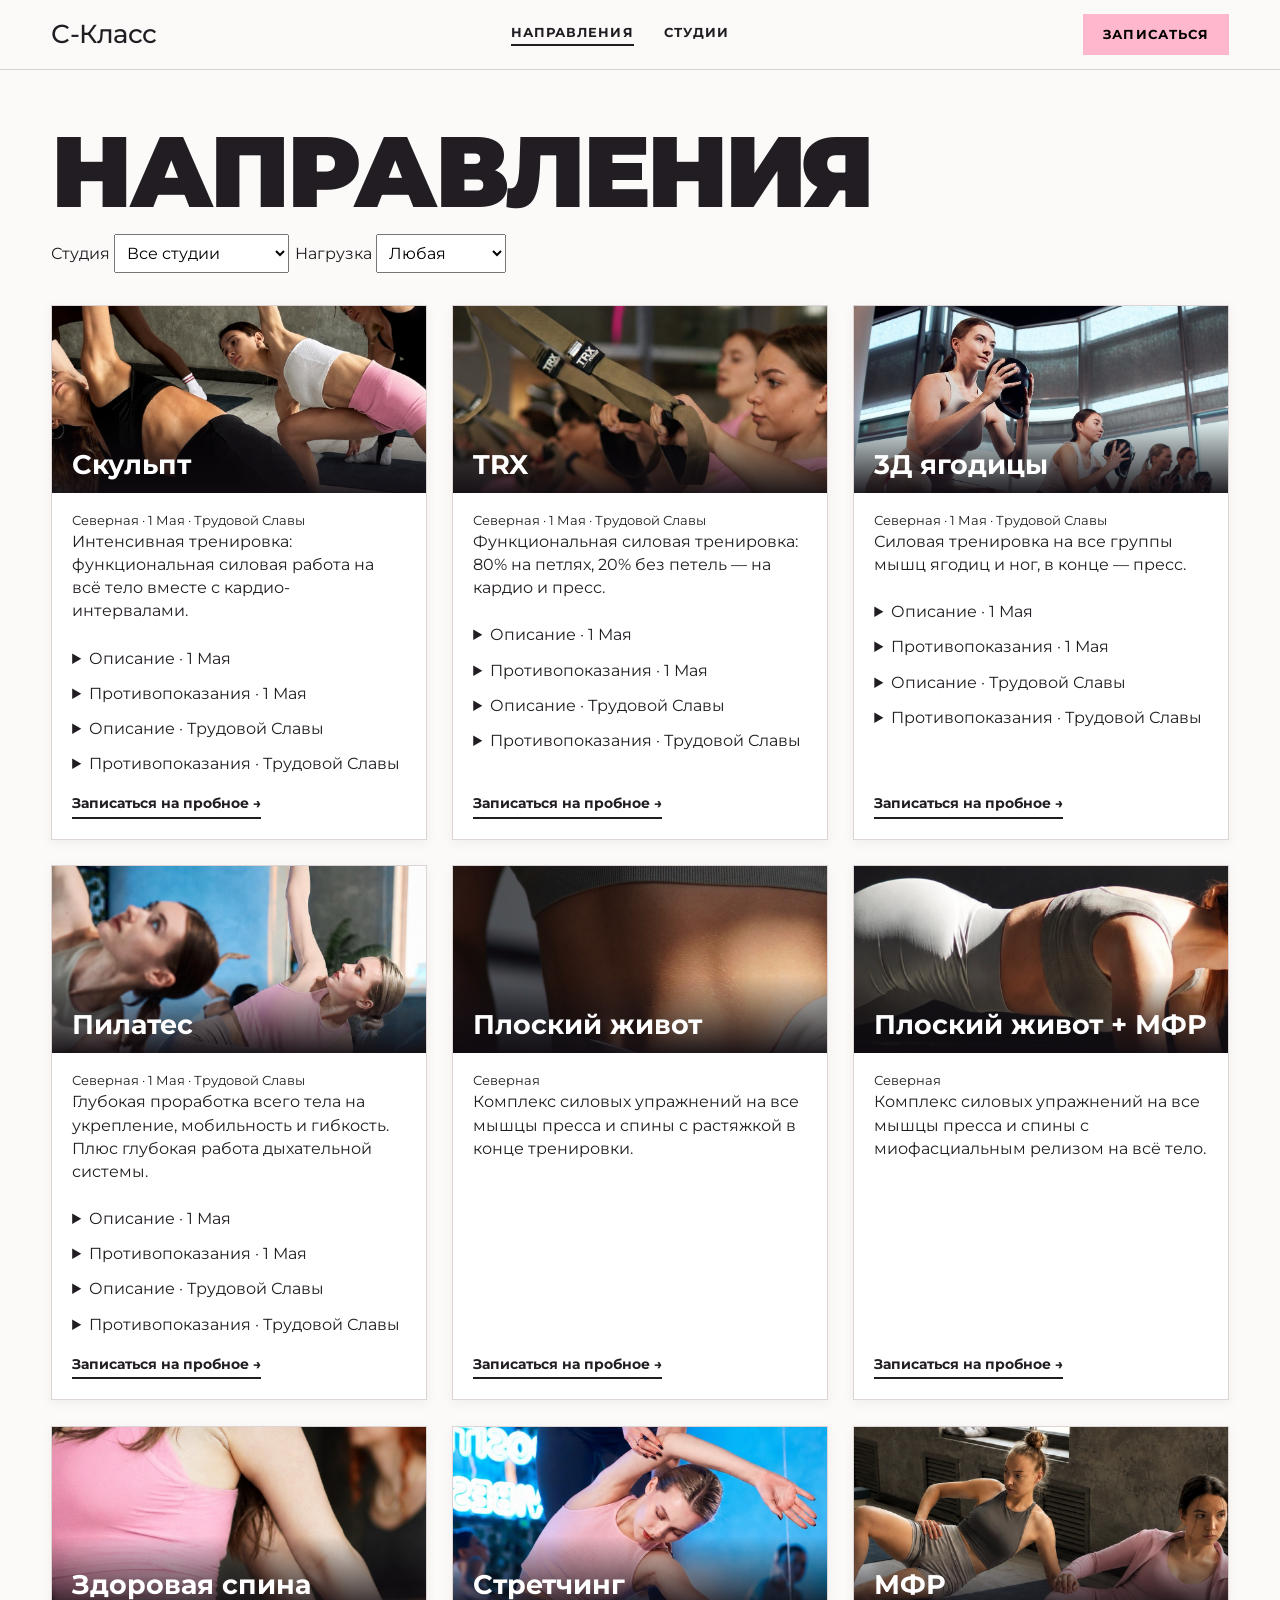
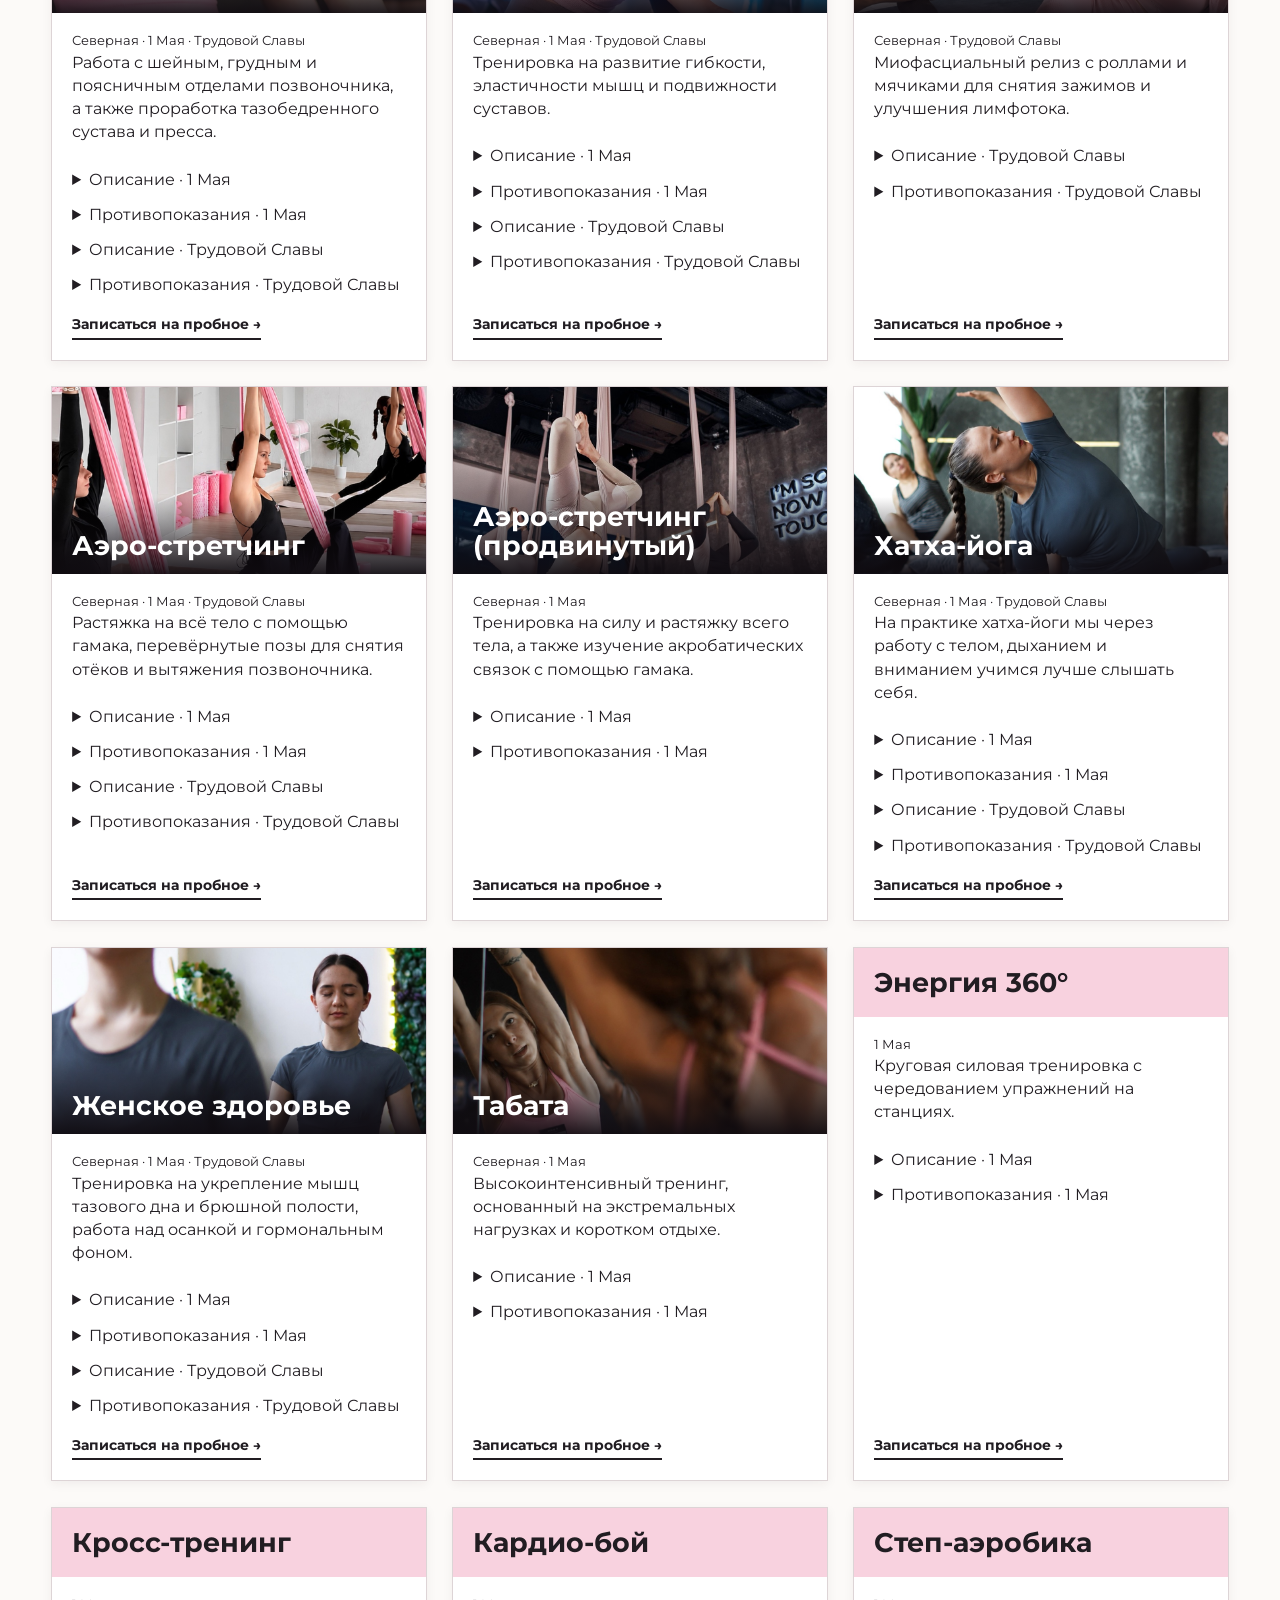
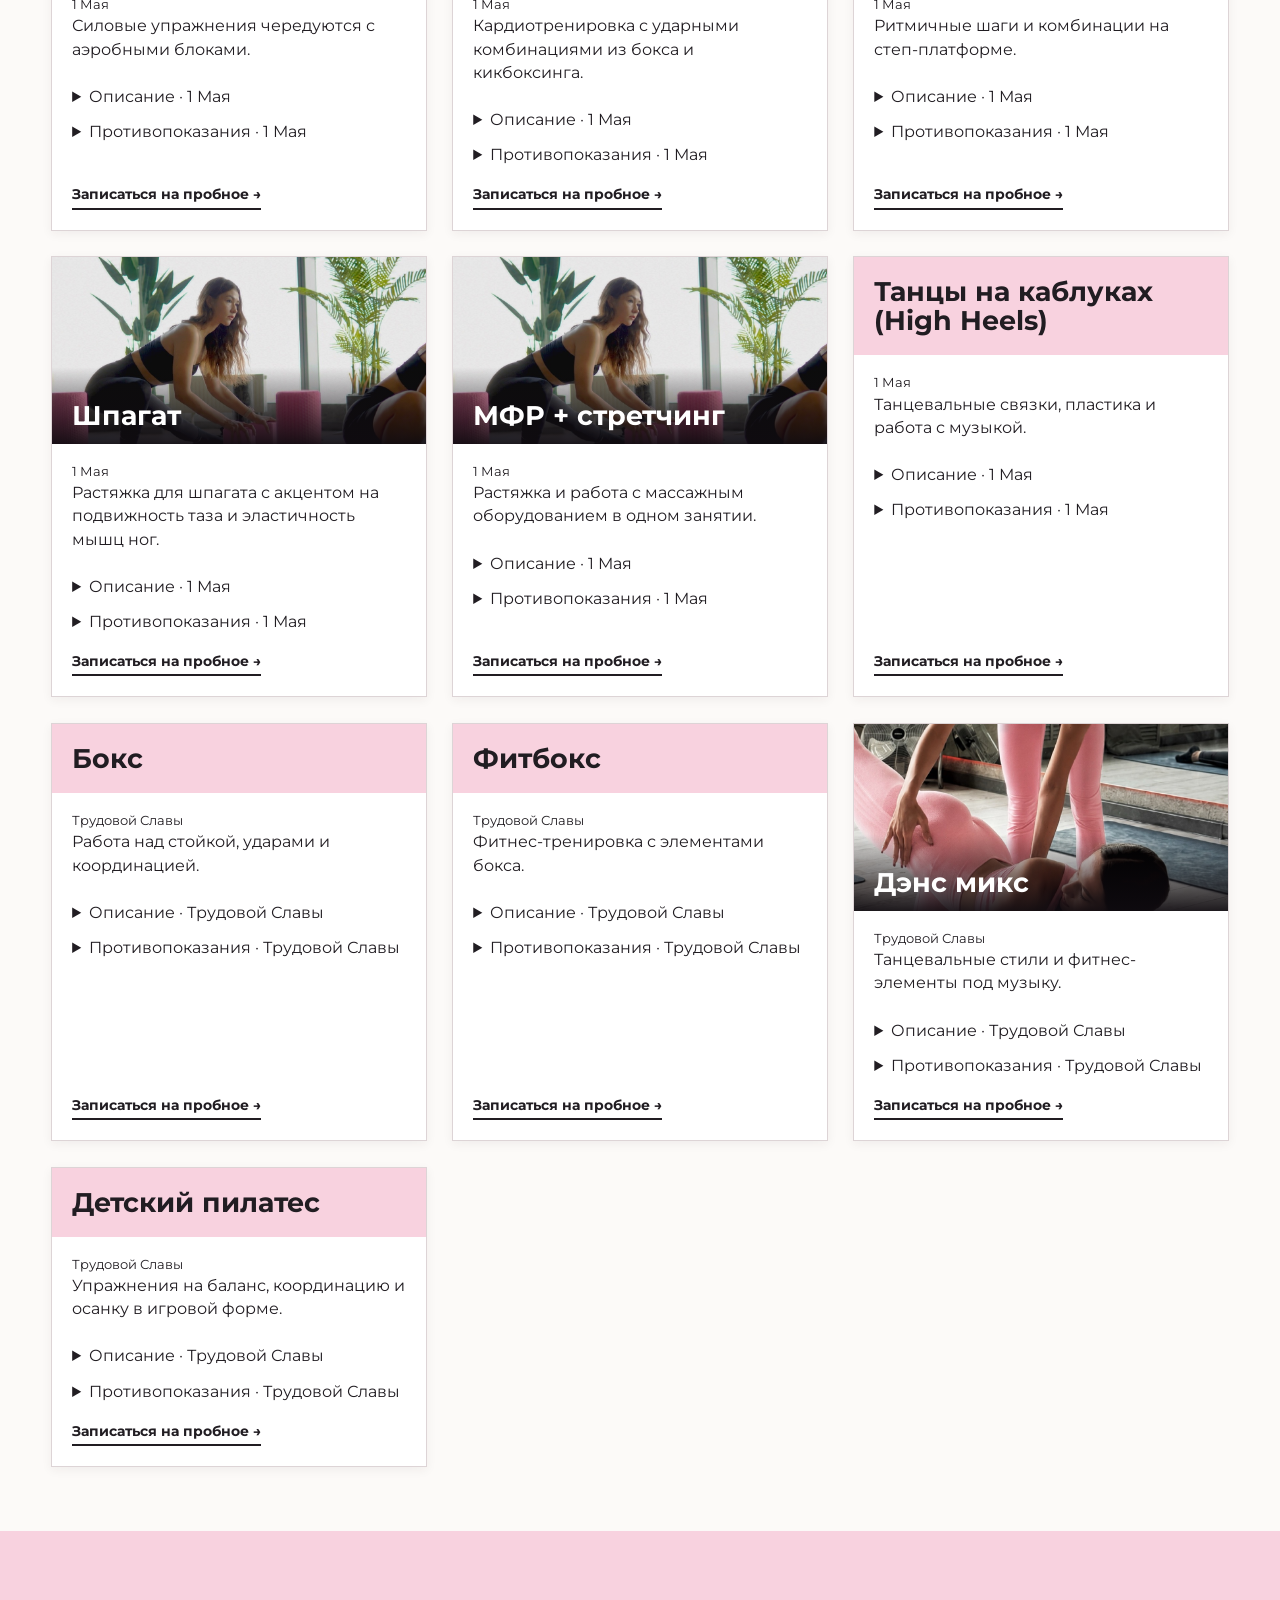
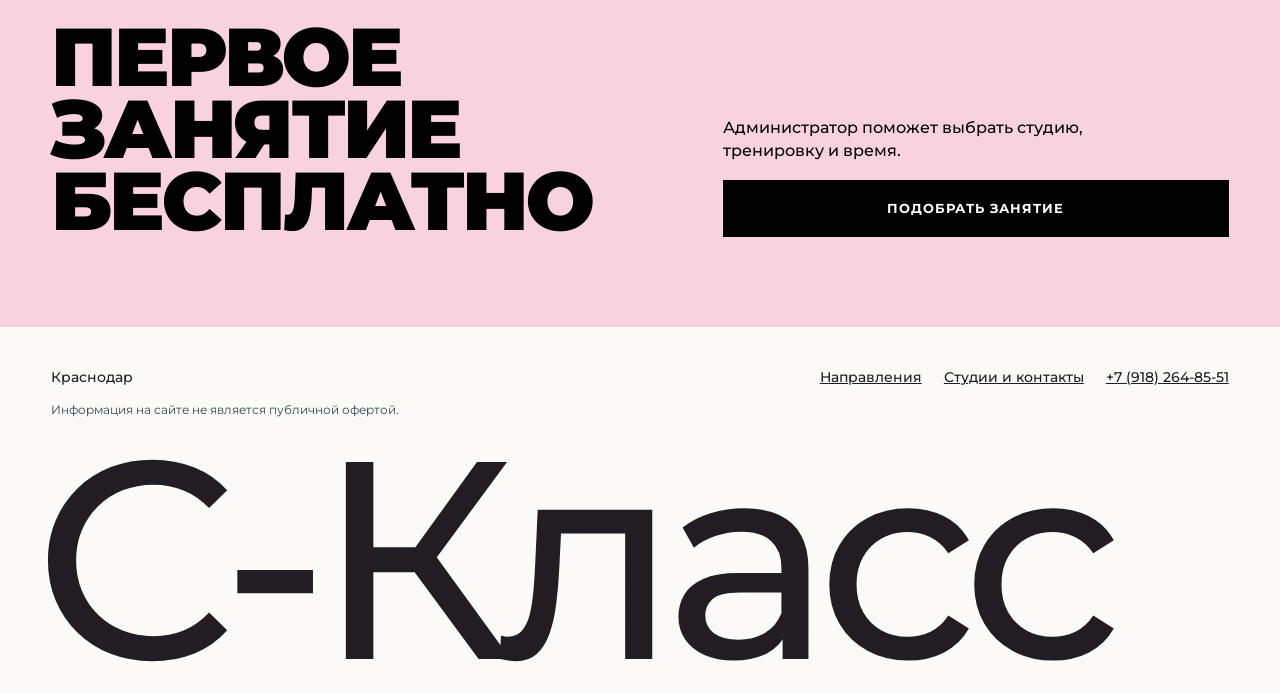
==== commit 8ac232c8: "Объединить хатха-йогу трёх филиалов" ====
--- a/directions.html
+++ b/directions.html
@@ -31,7 +31,7 @@
 <article class="item" id="mfr" data-level="1" data-branches="severnaya trudovoy-slavy"><div class="ph"><img src="img/mfr.jpg" alt="" loading="lazy"><h2>МФР</h2></div><div><small>Северная · Трудовой Славы</small><p>Миофасциальный релиз с роллами и мячиками для снятия зажимов и улучшения лимфотока.</p><div data-place="trudovoy-slavy"><details><summary>Описание · Трудовой Славы</summary><p>Восстановительная тренировка с использованием специальных массажных роллов, мячей и другого оборудования. Методика основана на мягком воздействии на мышцы и фасции с помощью контролируемого давления и прокатывания. Занятие направлено на снижение мышечного напряжения, улучшение подвижности и восстановление после физических нагрузок.</p><p>- Снижение мышечного напряжения;</p><p>- улучшение подвижности суставов и эластичности тканей;</p><p>- повышение качества восстановления после тренировок;</p><p>- уменьшение ощущения скованности в теле;</p><p>- улучшение осознанности движений и контроля над телом.</p><p>Одежда: удобная спортивная форма, носки.</p></details><details><summary>Противопоказания · Трудовой Славы</summary><p>острые инфекционные и воспалительные заболевания, повышенная температура. Острые травмы и повреждения мягких тканей. Воспалительные процессы, отёки и гематомы в зоне воздействия. Тромбозы и тромбофлебит. Варикозное расширение вен в выраженной форме в области воздействия. Кожные заболевания и повреждения кожных покровов. Онкологические заболевания требуют согласования с лечащим врачом. Выраженный болевой синдром неясного происхождения.</p></details></div><a class="arrow" href="#booking">Записаться на пробное →</a></div></article>
 <article class="item" id="aero" data-level="2" data-branches="severnaya 1-maya trudovoy-slavy"><div class="ph"><img src="img/aero.jpg" alt="" loading="lazy"><h2>Аэро-стретчинг</h2></div><div><small>Северная · 1 Мая · Трудовой Славы</small><p>Растяжка на всё тело с помощью гамака, перевёрнутые позы для снятия отёков и вытяжения позвоночника.</p><div data-place="1-maya"><details><summary>Описание · 1 Мая</summary><p>Тренировка на увеличение гибкости и мобильности тела с использованием гамака, включающая элементы воздушной гимнастики. Основное отличие тренировок в воздухе на гамаках состоит в перевернутых положениях тела. Это единственная фитнес-программа, включающая в себя декомпрессионный переворот, который снижает влияние осевой нагрузки на позвоночник. За счет гамака тело ощущается как в невесомости или в воде. Также в заданиях на стретчинг гамак позволяет гостям больше расслабиться - растяжка происходит мягче, что позволяет деликатно улучшать эластичность мышц.  Аэро-стретчинг - это комплексная проработка всего тела, где также хорошо улучшается функция мозжечка и вестибулярного аппарата</p></details><details><summary>Противопоказания · 1 Мая</summary><p>Острые инфекционные и воспалительные заболевания, повышенная температура. Недавние операции, травмы и период реабилитации без разрешения врача. Острые боли и обострение заболеваний позвоночника и суставов. Нестабильность позвоночника и выраженные межпозвоночные грыжи с неврологическими симптомами. Серьёзные сердечно-сосудистые заболевания, при которых противопоказана физическая нагрузка. Выраженные нарушения вестибулярного аппарата, частые головокружения. Недавние операции на глазах, отслойка сетчатки и заболевания глаз, при которых противопоказаны перевёрнутые положения. Беременность. Любые состояния, при которых врач рекомендовал исключить растяжку, подвесные или перевёрнутые положения.</p></details></div><div data-place="trudovoy-slavy"><details><summary>Описание · Трудовой Славы</summary><p>Тренировка на растяжку с использованием специальных воздушных гамаков. Благодаря поддержке ткани часть нагрузки с позвоночника и суставов снимается, а некоторые положения тела позволяют безопасно выполнять упражнения на гибкость и расслабление. Занятие сочетает элементы растяжки, йоги и воздушной гимнастики.</p><p>- Развитие гибкости и подвижности суставов;</p><p>- мягкое вытяжение и расслабление мышц;</p><p>- улучшение координации и чувства баланса;</p><p>- укрепление мышц-стабилизаторов;</p><p>- снятие мышечного напряжения и восстановление после нагрузок.</p><p>Одежда: облегающая спортивная форма, закрывающая подмышечные впадины и колени, без молний и острых элементов. Занятие проводится босиком или в носках.</p></details><details><summary>Противопоказания · Трудовой Славы</summary><p>острые инфекционные и воспалительные заболевания, повышенная температура. Беременность. Недавние операции и травмы без разрешения врача. Выраженные заболевания позвоночника, межпозвоночные грыжи и протрузии с симптомами. Глаукома и повышенное внутриглазное давление. Неконтролируемая артериальная гипертензия. Серьёзные сердечно-сосудистые заболевания. Выраженные нарушения вестибулярного аппарата. Склонность к обморокам. Тромбозы и другие состояния, при которых противопоказаны перевёрнутые положения тела.</p></details></div><a class="arrow" href="#booking">Записаться на пробное →</a></div></article>
 <article class="item" id="aero-pro" data-level="3" data-branches="severnaya 1-maya"><div class="ph"><img src="img/aero-pro.jpg" alt="" loading="lazy"><h2>Аэро-стретчинг (продвинутый)</h2></div><div><small>Северная · 1 Мая</small><p>Тренировка на силу и растяжку всего тела, а также изучение акробатических связок с помощью гамака.</p><div data-place="1-maya"><details><summary>Описание · 1 Мая</summary><p>Продвинутый уровень тренировки - с использованием гамака, изучение акроботических связок и воздушной гимнастики. Присутствуют силовые упражнения для мышц всего тела, а также продвинутая растяжка. Улучшаются функции вестибулярного аппарата.</p></details><details><summary>Противопоказания · 1 Мая</summary><p>Острые инфекционные и воспалительные заболевания, повышенная температура. Недавние операции, травмы и период реабилитации без разрешения врача. Острые боли и обострение заболеваний позвоночника и суставов. Нестабильность позвоночника и выраженные межпозвоночные грыжи с неврологическими симптомами. Серьёзные сердечно-сосудистые заболевания, при которых противопоказана физическая нагрузка. Выраженные нарушения вестибулярного аппарата, частые головокружения. Недавние операции на глазах, отслойка сетчатки и заболевания глаз, при которых противопоказаны перевёрнутые положения. Беременность. Любые состояния, при которых врач рекомендовал исключить растяжку, подвесные или перевёрнутые положения.</p></details></div><a class="arrow" href="#booking">Записаться на пробное →</a></div></article>
-<article class="item" id="hatha" data-level="2" data-branches="severnaya 1-maya"><div class="ph"><img src="img/hatha.jpg" alt="" loading="lazy"><h2>Хатха-йога</h2></div><div><small>Северная · 1 Мая</small><p>На практике хатха-йоги мы через работу с телом, дыханием и вниманием учимся лучше слышать себя.</p><div data-place="1-maya"><details><summary>Описание · 1 Мая</summary><p>(начальная группа - 55 мин) (продвинутая группа - 90 мин)</p><p>Практика, которая помогает привести тело и внутреннее состояние в гармонию через асаны, дыхание и осознанную работу с телом. На тренировке вы освоите базовые позы в комфортном темпе, укрепите глубокую мускулатуру, улучшите гибкость и подвижность, а также научитесь лучше чувствовать и понимать своё тело. Регулярные занятия помогают снять мышечное и эмоциональное напряжение, обрести лёгкость и внутренний баланс. Одежда: лосины, футболка, носочки.</p></details><details><summary>Противопоказания · 1 Мая</summary><p>острые инфекционные и воспалительные заболевания, повышенная температура. Недавние операции и травмы без разрешения врача. Острые боли в позвоночнике и суставах. Обострение заболеваний опорно-двигательного аппарата.</p><p>Серьёзные сердечно-сосудистые заболевания, при которых противопоказана физическая нагрузка. Выраженные нарушения равновесия и координации, препятствующие безопасному выполнению асан. Беременность. Любые состояния, при которых врач рекомендовал временно исключить физическую активность. Межпозвоночные грыжи и протрузии, особенно в период обострения.</p></details></div><a class="arrow" href="#booking">Записаться на пробное →</a></div></article>
+<article class="item" id="hatha" data-level="2" data-branches="severnaya 1-maya trudovoy-slavy"><div class="ph" id="yoga"><img src="img/hatha.jpg" alt="" loading="lazy"><h2>Хатха-йога</h2></div><div><small>Северная · 1 Мая · Трудовой Славы</small><p>На практике хатха-йоги мы через работу с телом, дыханием и вниманием учимся лучше слышать себя.</p><div data-place="1-maya"><details><summary>Описание · 1 Мая</summary><p>(начальная группа - 55 мин) (продвинутая группа - 90 мин)</p><p>Практика, которая помогает привести тело и внутреннее состояние в гармонию через асаны, дыхание и осознанную работу с телом. На тренировке вы освоите базовые позы в комфортном темпе, укрепите глубокую мускулатуру, улучшите гибкость и подвижность, а также научитесь лучше чувствовать и понимать своё тело. Регулярные занятия помогают снять мышечное и эмоциональное напряжение, обрести лёгкость и внутренний баланс. Одежда: лосины, футболка, носочки.</p></details><details><summary>Противопоказания · 1 Мая</summary><p>острые инфекционные и воспалительные заболевания, повышенная температура. Недавние операции и травмы без разрешения врача. Острые боли в позвоночнике и суставах. Обострение заболеваний опорно-двигательного аппарата.</p><p>Серьёзные сердечно-сосудистые заболевания, при которых противопоказана физическая нагрузка. Выраженные нарушения равновесия и координации, препятствующие безопасному выполнению асан. Беременность. Любые состояния, при которых врач рекомендовал временно исключить физическую активность. Межпозвоночные грыжи и протрузии, особенно в период обострения.</p></details></div><div data-place="trudovoy-slavy"><details><summary>Описание · Трудовой Славы</summary><p>Практика, объединяющая физические упражнения, дыхательные техники и концентрацию внимания. Во время занятия выполняются асаны, направленные на развитие гибкости, силы, баланса и подвижности тела. Практика помогает снять мышечное напряжение, восстановить внутреннее равновесие и улучшить общее самочувствие.</p><p>- Развитие гибкости и подвижности суставов;</p><p>- укрепление мышц и улучшение осанки;</p><p>- развитие баланса и координации;</p><p>- снижение мышечного напряжения;</p><p>- улучшение контроля над дыханием и телом.</p><p>Одежда: удобная спортивная форма, носки или босиком.</p></details><details><summary>Противопоказания · Трудовой Славы</summary><p>острые инфекционные и воспалительные заболевания, повышенная температура. Острые боли в позвоночнике и суставах. Недавние операции и травмы без разрешения врача. Обострение хронических заболеваний опорно-двигательного аппарата. Неконтролируемая артериальная гипертензия и серьёзные сердечно-сосудистые заболевания. Выраженные нарушения вестибулярного аппарата. Беременность требует индивидуального подбора практики и согласования с врачом.</p></details></div><a class="arrow" href="#booking">Записаться на пробное →</a></div></article>
 <article class="item" id="womens-health" data-level="1" data-branches="severnaya 1-maya trudovoy-slavy"><div class="ph"><img src="img/womens-health.jpg" alt="" loading="lazy"><h2>Женское здоровье</h2></div><div><small>Северная · 1 Мая · Трудовой Славы</small><p>Тренировка на укрепление мышц тазового дна и брюшной полости, работа над осанкой и гормональным фоном.</p><div data-place="1-maya"><details><summary>Описание · 1 Мая</summary><p>Максимально осознанный и комплексный подход к оздоровлению женского организма. Тренировка направлена на укрепление мышц тазового дня и брюшной области,улучшение осанки, нормализации гормонального фона и кровообращения.</p></details><details><summary>Противопоказания · 1 Мая</summary><p>Острые инфекционные и воспалительные заболевания, повышенная температура. Острые воспалительные заболевания органов малого таза. Маточные кровотечения неясного происхождения. Выраженные боли в нижней части живота и области малого таза невыясненной причины. Недавние операции на органах малого таза и брюшной полости без разрешения врача. Обострение хронических заболеваний, препятствующее физической активности. Серьёзные сердечно-сосудистые заболевания, при которых противопоказана физическая нагрузка. Беременность. Любые состояния, при которых врач рекомендовал временно исключить физическую активность.</p></details></div><div data-place="trudovoy-slavy"><details><summary>Описание · Трудовой Славы</summary><p>Специализированная тренировка, направленная на укрепление мышц тазового дна, развитие осознанного контроля над телом и улучшение общего физического самочувствия. В программе используются упражнения на дыхание, мягкую активацию и расслабление мышц, а также элементы функциональной гимнастики.</p><p>- Укрепление и развитие контроля над мышцами тазового дна;</p><p>- улучшение осанки и стабилизации корпуса;</p><p>- развитие правильного дыхания и координации движений;</p><p>- формирование навыка осознанного управления мышцами;</p><p>- поддержание женского здоровья и профилактика функциональных нарушений.</p><p>Одежда: удобная спортивная форма, носки.</p></details><details><summary>Противопоказания · Трудовой Славы</summary><p>острые инфекционные и воспалительные заболевания, повышенная температура. Острые воспалительные и инфекционные заболевания органов малого таза. Кровотечения неясного происхождения. Острый период после операций и родов без разрешения врача. Выраженный болевой синдром в области таза и промежности. Обострение хронических гинекологических заболеваний. Беременность и послеродовой период требуют индивидуального подбора нагрузки и согласования с врачом. Опущение органов малого таза и другие диагностированные нарушения требуют предварительной консультации специалиста.</p></details></div><a class="arrow" href="#booking">Записаться на пробное →</a></div></article>
 <article class="item" id="tabata" data-level="3" data-branches="severnaya 1-maya"><div class="ph"><img src="img/tabata.jpg" alt="" loading="lazy"><h2>Табата</h2></div><div><small>Северная · 1 Мая</small><p>Высокоинтенсивный тренинг, основанный на экстремальных нагрузках и коротком отдыхе.</p><div data-place="1-maya"><details><summary>Описание · 1 Мая</summary><p>Высокоинтенсивный интервальный тренинг, представляющий собой комплекс тренировочных блоков, чередующихся с кратковременным отдыхом. Тренировка способствует похудению, улучшению физических качеств, повышает аэробную и анаэробную выносливость.</p><p>Форма одежды: КРОССОВКИ, футболка, лосины</p></details><details><summary>Противопоказания · 1 Мая</summary><p>острые инфекционные и воспалительные заболевания, повышенная температура. Серьёзные сердечно-сосудистые заболевания, при которых противопоказаны высокоинтенсивные нагрузки. Беременность. Нарушения сердечного ритма, сопровождающиеся симптомами или ограничениями физической активности. Недавние операции и травмы без разрешения врача. Острые боли в позвоночнике, мышцах и суставах. Обострение заболеваний опорно-двигательного аппарата. Выраженные нарушения равновесия и координации. Любые состояния, при которых врач рекомендовал исключить высокоинтенсивные физические нагрузки.</p></details></div><a class="arrow" href="#booking">Записаться на пробное →</a></div></article>
 <article class="item" id="energy" data-level="" data-branches="1-maya"><div class="ph text-cover"><h2>Энергия 360°</h2></div><div><small>1 Мая</small><p>Круговая силовая тренировка с чередованием упражнений на станциях.</p><div data-place="1-maya"><details><summary>Описание · 1 Мая</summary><p>Динамичная круговая тренировка, направленная на комплексное укрепление всех основных мышечных групп, развитие силы, выносливости и повышение общего тонуса организма.</p><p>Занятие построено по принципу чередования упражнений на разных станциях с небольшими интервалами отдыха. Программа сочетает силовые, функциональные и кардиоупражнения с использованием собственного веса и дополнительного оборудования.</p><p>Укрепление мышц всего тела;</p><p>Развитие силы и общей выносливости;</p><p>Улучшение координации и баланса;</p><p>Повышение функциональных возможностей организма;</p><p>Увеличение энергозатрат.</p><p>Одежда: спортивная форма, кроссовки</p></details><details><summary>Противопоказания · 1 Мая</summary><p>острые инфекционные и воспалительные заболевания, повышенная температура тела. Заболевания сердечно-сосудистой системы, при которых противопоказаны интенсивные физические нагрузки. Беременность. Недавние операции и травмы до завершения реабилитации. Обострение заболеваний позвоночника и суставов. Выраженные нарушения равновесия и координации. Любые состояния, при которых врач рекомендовал ограничить интенсивную физическую активность.</p></details></div><a class="arrow" href="#booking">Записаться на пробное →</a></div></article>
@@ -43,7 +43,6 @@
 <article class="item" id="heels" data-level="" data-branches="1-maya"><div class="ph text-cover"><h2>Танцы на каблуках (High Heels)</h2></div><div><small>1 Мая</small><p>Танцевальные связки, пластика и работа с музыкой.</p><div data-place="1-maya"><details><summary>Описание · 1 Мая</summary><p>High Heels - это танец, в котором раскрывается женственность и многогранность. Диалог тела с музыкой, рассказанный силой, нежностью и грацией. Но главное: в направлении High Heels нет никаких рамок и ограничений — это позволяет каждому внести в танец что-то новое. Одежда:наколленики,лосины,футболка,носочки или туфли на каблуках</p></details><details><summary>Противопоказания · 1 Мая</summary><p>острые инфекционные и воспалительные заболевания, повышенная температура. Свежие травмы нижних конечностей, растяжения и разрывы связок. Недавние операции и период реабилитации без разрешения врача. Острые боли в позвоночнике, тазобедренных, коленных и голеностопных суставах. Выраженная нестабильность голеностопных и коленных суставов. Обострение заболеваний опорно-двигательного аппарата. Серьёзные сердечно-сосудистые заболевания, при которых противопоказана интенсивная физическая нагрузка. Беременность. Выраженные нарушения равновесия и координации, частые головокружения. Варикозное расширение вен. Любые состояния, при которых врач рекомендовал исключить танцевальные нагрузки.</p></details></div><a class="arrow" href="#booking">Записаться на пробное →</a></div></article>
 <article class="item" id="boxing" data-level="" data-branches="trudovoy-slavy"><div class="ph text-cover"><h2>Бокс</h2></div><div><small>Трудовой Славы</small><p>Работа над стойкой, ударами и координацией.</p><div data-place="trudovoy-slavy"><details><summary>Описание · Трудовой Славы</summary><p>Тренировка по боксу, направленная на развитие физической силы, выносливости, скорости и координации движений. В программе используются элементы боксёрской техники, отработка ударов, передвижений, защитных действий и общефизические упражнения. Занятие позволяет комплексно проработать мышцы всего тела и развить функциональные возможности организма.</p><p>- Развитие силы, скорости и выносливости;</p><p>- улучшение координации и реакции;</p><p>- укрепление мышц всего тела;</p><p>- повышение общей физической подготовки;</p><p>- активное расходование калорий и повышение мышечного тонуса.</p><p>Одежда: спортивная форма, кроссовки. При желании можно взять с собой боксёрские перчатки или бинты.</p></details><details><summary>Противопоказания · Трудовой Славы</summary><p>острые инфекционные и воспалительные заболевания, повышенная температура. Недавние операции и травмы без разрешения врача. Острые боли в позвоночнике, мышцах и суставах. Обострение заболеваний опорно-двигательного аппарата. Травмы кистей, запястий и плечевых суставов. Серьёзные сердечно-сосудистые заболевания, при которых противопоказаны интенсивные нагрузки. Неконтролируемая артериальная гипертензия. Заболевания и травмы, при которых противопоказаны ударные нагрузки.</p></details></div><a class="arrow" href="#booking">Записаться на пробное →</a></div></article>
 <article class="item" id="fitbox" data-level="" data-branches="trudovoy-slavy"><div class="ph text-cover"><h2>Фитбокс</h2></div><div><small>Трудовой Славы</small><p>Фитнес-тренировка с элементами бокса.</p><div data-place="trudovoy-slavy"><details><summary>Описание · Трудовой Славы</summary><p>Энергичная функциональная тренировка, объединяющая элементы бокса и аэробной нагрузки. В программе используются комбинации ударов руками и ногами, перемещения, кардиоупражнения и силовые элементы. Занятие проходит в интенсивном темпе под музыку и направлено на комплексное развитие физических качеств.</p><p>- Развитие общей выносливости и силы;</p><p>- укрепление мышц всего тела;</p><p>- улучшение скорости реакции и координации;</p><p>- активное расходование калорий и коррекция фигуры;</p><p>- повышение мышечного тонуса и работоспособности.</p><p>Одежда: спортивная форма, кроссовки.</p></details><details><summary>Противопоказания · Трудовой Славы</summary><p>острые инфекционные и воспалительные заболевания, повышенная температура. Недавние операции и травмы без разрешения врача. Острые боли в позвоночнике, мышцах и суставах. Обострение заболеваний опорно-двигательного аппарата. Травмы кистей, запястий, коленей и плечевых суставов. Серьёзные сердечно-сосудистые заболевания, при которых противопоказана интенсивная кардионагрузка. Неконтролируемая артериальная гипертензия.</p></details></div><a class="arrow" href="#booking">Записаться на пробное →</a></div></article>
-<article class="item" id="yoga" data-level="" data-branches="trudovoy-slavy"><div class="ph text-cover"><h2>Йога</h2></div><div><small>Трудовой Славы</small><p>Асаны, дыхательные упражнения и концентрация внимания.</p><div data-place="trudovoy-slavy"><details><summary>Описание · Трудовой Славы</summary><p>Практика, объединяющая физические упражнения, дыхательные техники и концентрацию внимания. Во время занятия выполняются асаны, направленные на развитие гибкости, силы, баланса и подвижности тела. Практика помогает снять мышечное напряжение, восстановить внутреннее равновесие и улучшить общее самочувствие.</p><p>- Развитие гибкости и подвижности суставов;</p><p>- укрепление мышц и улучшение осанки;</p><p>- развитие баланса и координации;</p><p>- снижение мышечного напряжения;</p><p>- улучшение контроля над дыханием и телом.</p><p>Одежда: удобная спортивная форма, носки или босиком.</p></details><details><summary>Противопоказания · Трудовой Славы</summary><p>острые инфекционные и воспалительные заболевания, повышенная температура. Острые боли в позвоночнике и суставах. Недавние операции и травмы без разрешения врача. Обострение хронических заболеваний опорно-двигательного аппарата. Неконтролируемая артериальная гипертензия и серьёзные сердечно-сосудистые заболевания. Выраженные нарушения вестибулярного аппарата. Беременность требует индивидуального подбора практики и согласования с врачом.</p></details></div><a class="arrow" href="#booking">Записаться на пробное →</a></div></article>
 <article class="item" id="dance" data-level="" data-branches="trudovoy-slavy"><div class="ph"><img src="img/barre.jpg" alt="" loading="lazy"><h2>Дэнс микс</h2></div><div><small>Трудовой Славы</small><p>Танцевальные стили и фитнес-элементы под музыку.</p><div data-place="trudovoy-slavy"><details><summary>Описание · Трудовой Славы</summary><p>Танцевальная тренировка, объединяющая различные танцевальные стили и фитнес-элементы. Занятие проходит под энергичную музыку и включает разучивание танцевальных связок, ритмичные движения и кардионагрузку. Тренировка помогает раскрыть пластичность, развить чувство ритма и получить удовольствие от движения.</p><p>- Развитие координации и чувства ритма;</p><p>- улучшение выносливости и работы сердечно-сосудистой системы;</p><p>- повышение мышечного тонуса;</p><p>- активное расходование калорий;</p><p>- развитие пластичности и свободы движений.</p><p>Одежда: удобная спортивная форма, кроссовки.</p></details><details><summary>Противопоказания · Трудовой Славы</summary><p>острые инфекционные и воспалительные заболевания, повышенная температура. Недавние операции и травмы без разрешения врача. Острые боли в позвоночнике, мышцах и суставах. Обострение заболеваний опорно-двигательного аппарата. Серьёзные сердечно-сосудистые заболевания, при которых противопоказана кардионагрузка. Неконтролируемая артериальная гипертензия. Выраженные нарушения равновесия и координации.</p></details></div><a class="arrow" href="#booking">Записаться на пробное →</a></div></article>
 <article class="item" id="kids" data-level="" data-branches="trudovoy-slavy"><div class="ph text-cover"><h2>Детский пилатес</h2></div><div><small>Трудовой Славы</small><p>Упражнения на баланс, координацию и осанку в игровой форме.</p><div data-place="trudovoy-slavy"><details><summary>Описание · Трудовой Славы</summary><p>Комплекс занятий, направленный на гармоничное физическое развитие ребёнка. Через специальные упражнения, игровые элементы и работу с дополнительным оборудованием дети развивают гибкость, координацию, равновесие и укрепляют мышечный корсет.</p><p>ПОЛЬЗА ЗАНЯТИЙ:</p><p>- формирование правильной осанки;</p><p>- укрепление мышц спины и пресса;</p><p>- развитие гибкости и подвижности суставов;</p><p>- улучшение координации движений и чувства баланса с помощью упражнений нейрогимнастики;</p><p>- укрепление мышц стоп;</p><p>- развитие двигательных навыков и общей физической подготовки.</p><p>Одежда: удобная спортивная одежда, не сковывающая движения (футболка, лосины или спортивные шорты). Занятия проводятся босиком или в нескользящих носочках. Волосы желательно собрать. Рекомендуется взять с собой бутылочку воды.</p></details><details><summary>Противопоказания · Трудовой Славы</summary><p>острые инфекционные и воспалительные заболевания, повышенная температура тела, обострение хронических заболеваний, острые травмы и состояния, при которых физическая нагрузка запрещена врачом, индивидуальные медицинские ограничения на физическую активность. При наличии хронических заболеваний и особенностей опорно-двигательного аппарата необходима предварительная консультация врача.</p></details></div><a class="arrow" href="#booking">Записаться на пробное →</a></div></article></div><p id="empty" hidden>Для этой студии нет направлений с выбранной нагрузкой.</p>
 </section>
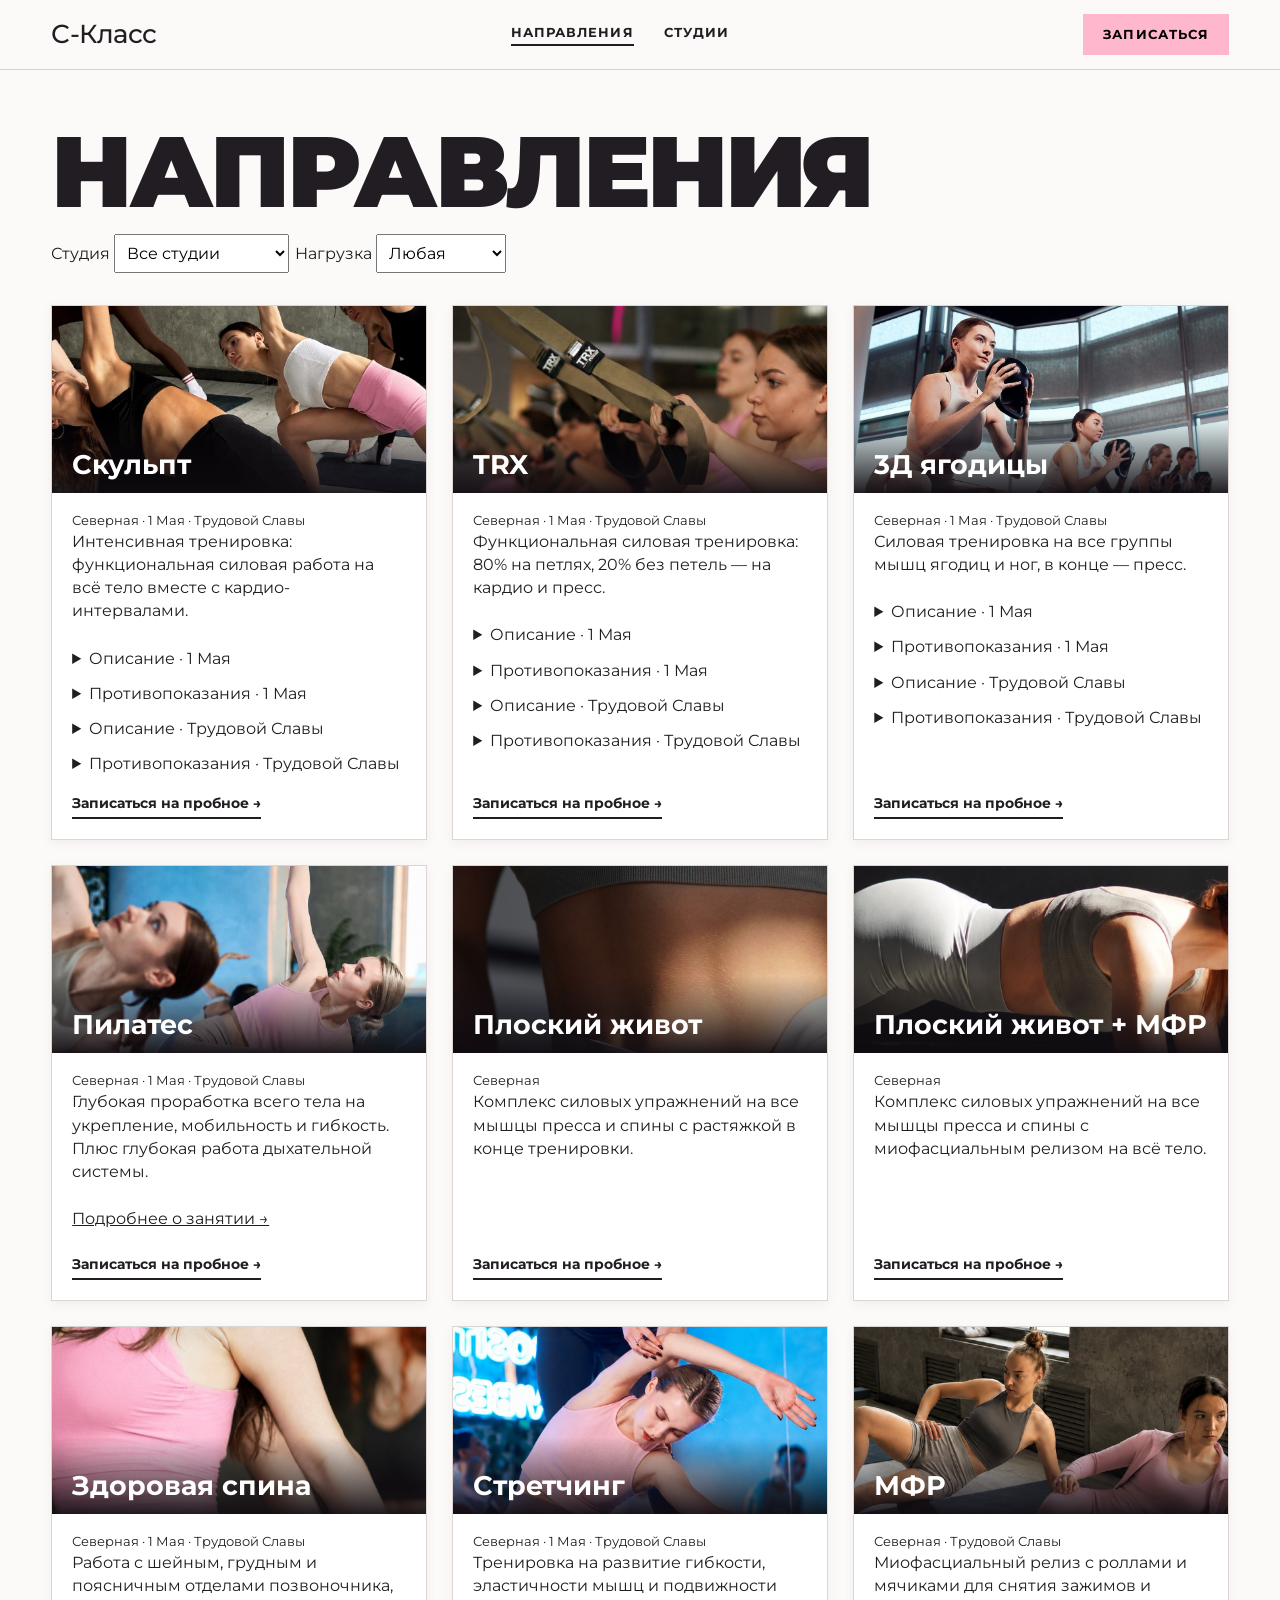
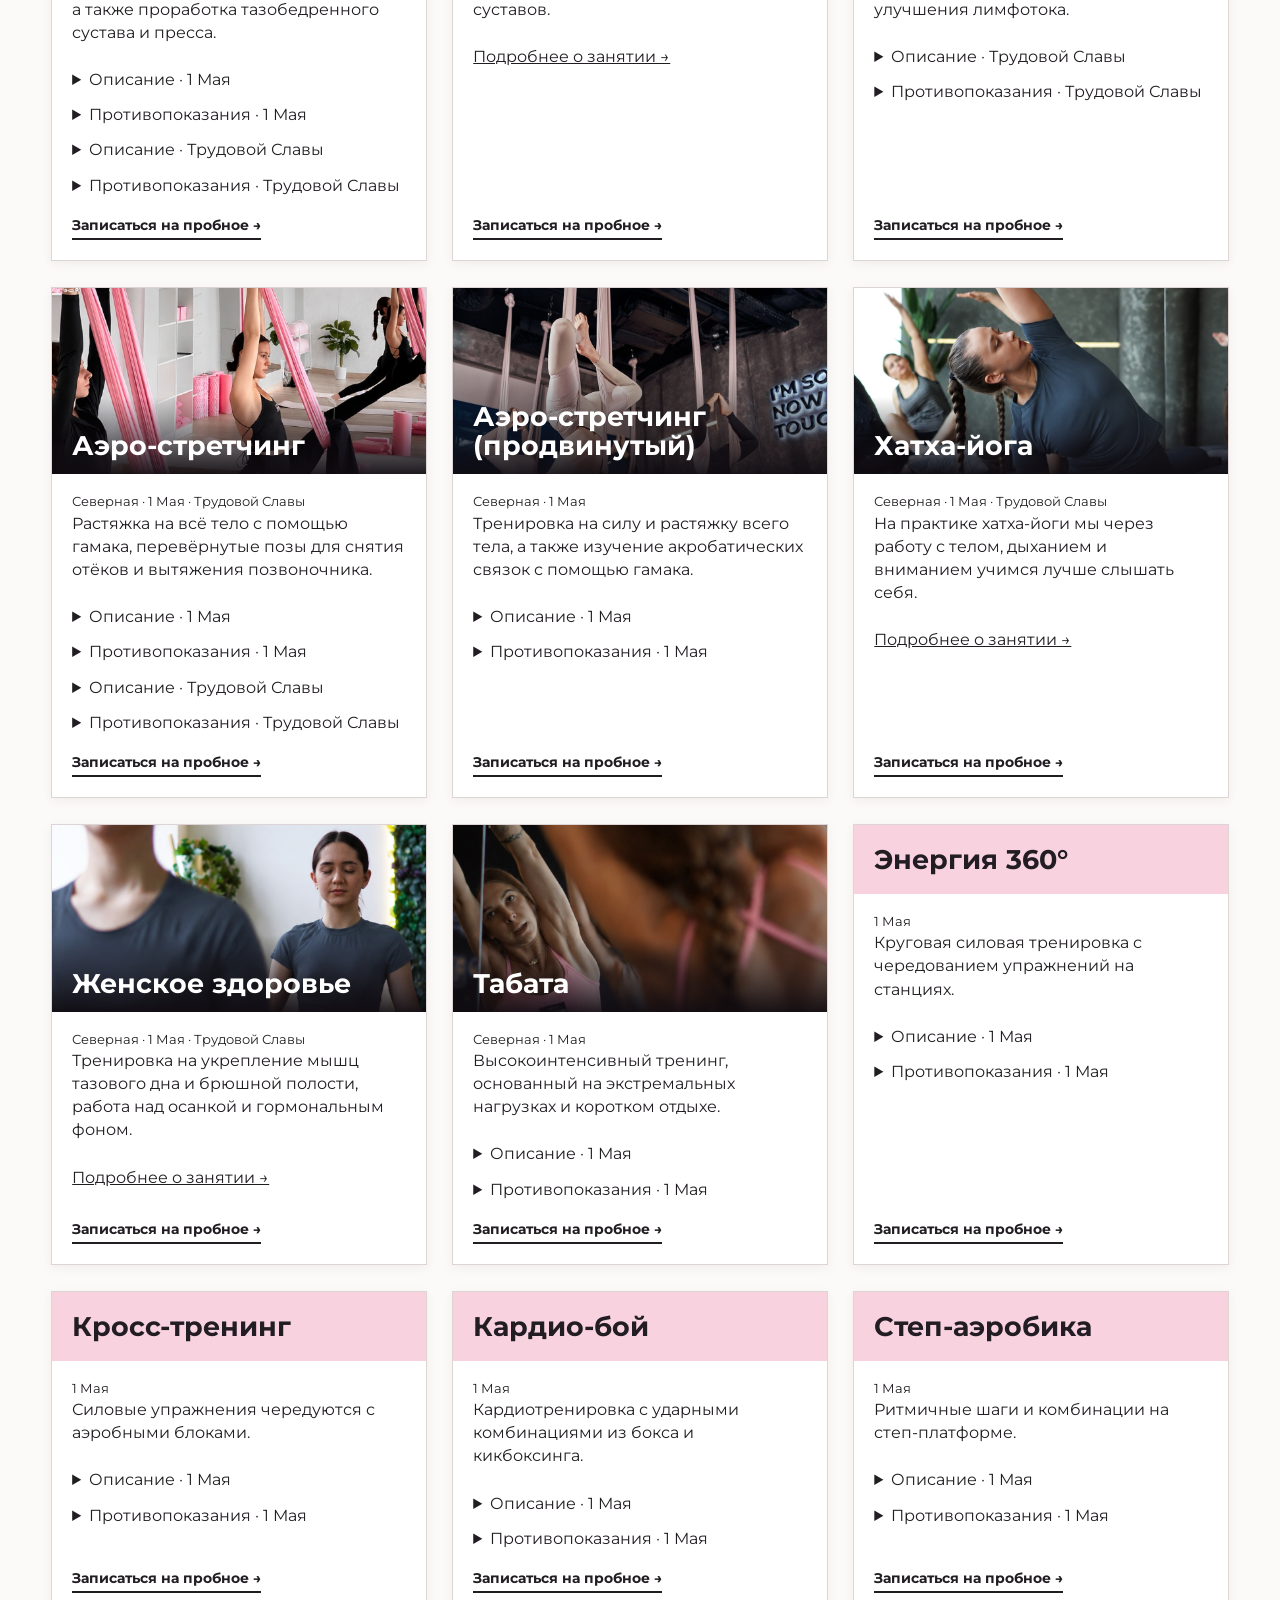
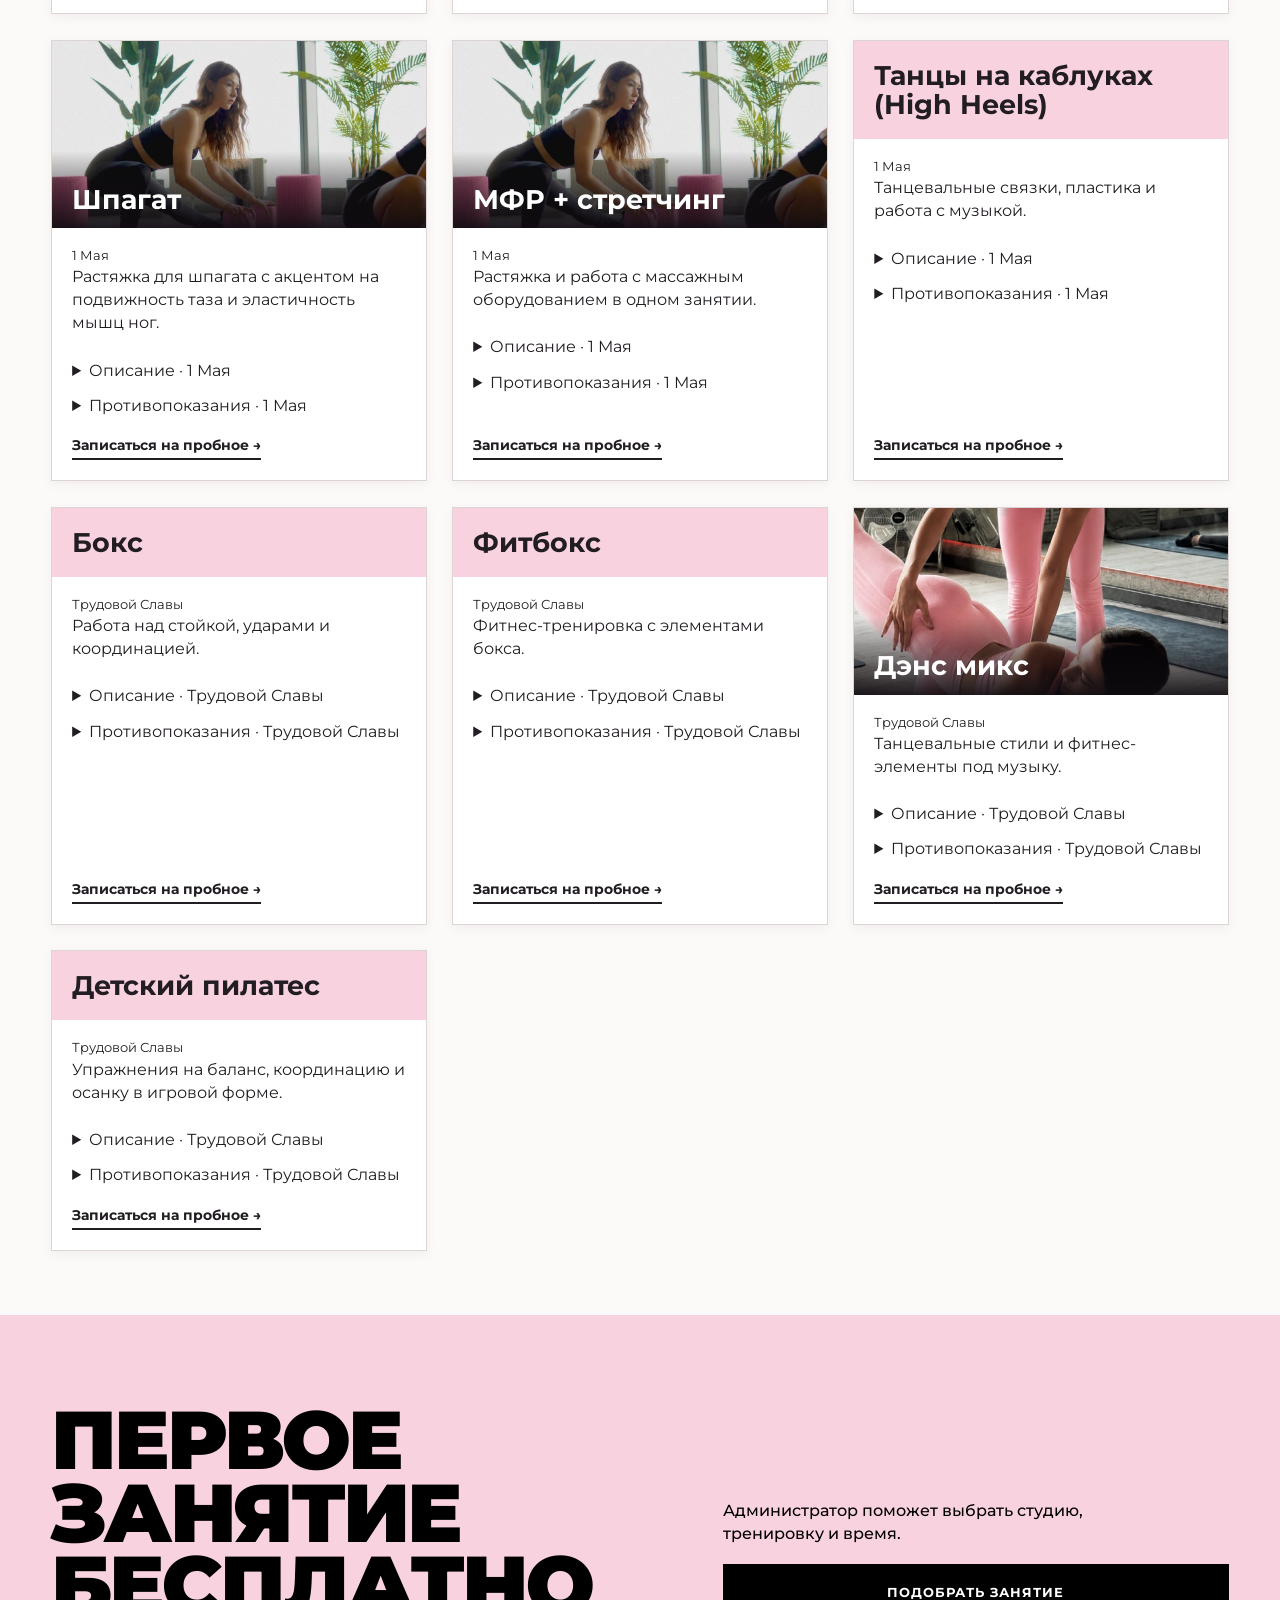
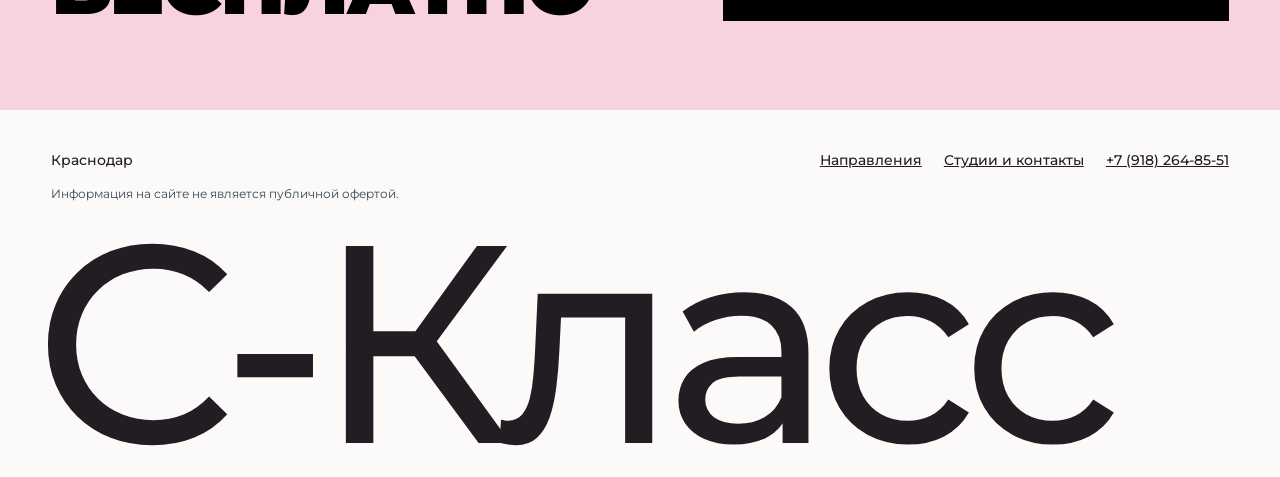
==== commit 2021253e: "Добавить страницы четырёх направлений с выбором филиала" ====
--- a/directions.html
+++ b/directions.html
@@ -23,16 +23,16 @@
 <article class="item" id="sculpt" data-level="3" data-branches="severnaya 1-maya trudovoy-slavy"><div class="ph"><img src="img/sculpt.jpg" alt="" loading="lazy"><h2>Скульпт</h2></div><div><small>Северная · 1 Мая · Трудовой Славы</small><p>Интенсивная тренировка: функциональная силовая работа на всё тело вместе с кардио-интервалами.</p><div data-place="1-maya"><details><summary>Описание · 1 Мая</summary><p>Силовая тренировка на все тело с использованием дополнительного оборудования. Благодаря комплексным упражнениям с использованием различного оборудования прорабатывается рельеф тела и формируется хорошо развитый мышечный корсет.</p><p>-коррекция фигуры, похудение;</p><p>-приобретение мышечного тонуса;</p><p>-благодаря разнообразным упражнениям отсутствует мышечное привыкание.</p><p>Одежда: спортивная форма, кроссовки</p></details><details><summary>Противопоказания · 1 Мая</summary><p>острые инфекционные и воспалительные заболевания, повышенная температура. Недавние операции и травмы без разрешения врача. Острые боли в позвоночнике, мышцах и суставах. Обострение заболеваний опорно-двигательного аппарата. Серьёзные сердечно-сосудистые заболевания, при которых противопоказаны силовые нагрузки. Беременность. Выраженные нарушения равновесия и координации, препятствующие безопасному выполнению упражнений. Любые состояния, при которых врач рекомендовал временно исключить физическую активность или силовые нагрузки. Межпозвоночные грыжи и протрузии с выраженными симптомами.</p></details></div><div data-place="trudovoy-slavy"><details><summary>Описание · Трудовой Славы</summary><p>Силовая тренировка на все тело с использованием дополнительного оборудования. Благодаря комплексу упражнений с отягощениями и собственным весом прорабатываются основные группы мышц, формируется рельеф тела и укрепляется мышечный корсет. Нагрузка подбирается с учётом уровня физической подготовки.</p><p>- Коррекция фигуры и снижение процента жировой массы;</p><p>- укрепление мышц и повышение мышечного тонуса;</p><p>- развитие силы и общей выносливости;</p><p>- комплексная проработка всех основных групп мышц;</p><p>- разнообразие упражнений, позволяющее избегать однообразной нагрузки.</p><p>Одежда: спортивная форма, кроссовки.</p></details><details><summary>Противопоказания · Трудовой Славы</summary><p>острые инфекционные и воспалительные заболевания, повышенная температура. Недавние операции и травмы без разрешения врача. Острые боли в позвоночнике, мышцах и суставах. Обострение заболеваний опорно-двигательного аппарата. Серьёзные сердечно-сосудистые заболевания, при которых противопоказаны силовые нагрузки. Беременность требует индивидуального подбора нагрузки и согласования с врачом. Выраженные нарушения равновесия и координации, препятствующие безопасному выполнению упражнений. Межпозвоночные грыжи и протрузии с выраженными симптомами. Любые состояния, при которых врач рекомендовал временно исключить физическую активность или силовые нагрузки.</p></details></div><a class="arrow" href="#booking">Записаться на пробное →</a></div></article>
 <article class="item" id="trx" data-level="3" data-branches="severnaya 1-maya trudovoy-slavy"><div class="ph"><img src="img/trx.jpg" alt="" loading="lazy"><h2>TRX</h2></div><div><small>Северная · 1 Мая · Трудовой Славы</small><p>Функциональная силовая тренировка: 80% на петлях, 20% без петель — на кардио и пресс.</p><div data-place="1-maya"><details><summary>Описание · 1 Мая</summary><p>Функциональная тренировка с весом собственного тела и доп оборудованием - ПЕТЛИ ТРХ. Направленная на укрепление всего тела, сжигание калорий и построение сухой эстетичной мускулатуры. 60% занятия - работа с петлями ТРХ.</p></details><details><summary>Противопоказания · 1 Мая</summary><p>Острые инфекционные и воспалительные заболевания, повышенная температура. Недавние операции и травмы без разрешения врача. Острые боли в позвоночнике, мышцах и суставах. Обострение заболеваний опорно-двигательного аппарата. Выраженная нестабильность плечевых, локтевых, коленных и других суставов, препятствующая безопасному выполнению упражнений. Серьёзные сердечно-сосудистые заболевания, при которых противопоказаны силовые нагрузки. Беременность. Выраженные нарушения равновесия и координации. Любые состояния, при которых врач рекомендовал временно исключить физическую активность.</p></details></div><div data-place="trudovoy-slavy"><details><summary>Описание · Трудовой Славы</summary><p>Функциональная тренировка с использованием специальных подвесных петель, в которой в качестве нагрузки используется собственный вес тела. Благодаря нестабильному положению во время выполнения упражнений активно включаются глубокие мышцы, отвечающие за стабилизацию и равновесие. Нагрузка регулируется изменением положения тела и угла наклона.</p><p>- Укрепление мышечного корсета и глубоких мышц;</p><p>- развитие силы, выносливости и координации;</p><p>- улучшение баланса и контроля над телом;</p><p>- комплексная проработка всех основных групп мышц;</p><p>- коррекция фигуры и повышение мышечного тонуса.</p><p>Одежда: спортивная форма, кроссовки.</p></details><details><summary>Противопоказания · Трудовой Славы</summary><p>острые инфекционные и воспалительные заболевания, повышенная температура. Недавние операции и травмы без разрешения врача. Острые боли в позвоночнике, мышцах и суставах. Обострение заболеваний опорно-двигательного аппарата. Серьёзные сердечно-сосудистые заболевания, при которых противопоказаны функциональные нагрузки. Выраженные нарушения равновесия и координации. Беременность (требуется индивидуальный допуск специалиста). Межпозвоночные грыжи и протрузии с выраженными симптомами.</p></details></div><a class="arrow" href="#booking">Записаться на пробное →</a></div></article>
 <article class="item" id="glutes" data-level="2" data-branches="severnaya 1-maya trudovoy-slavy"><div class="ph"><img src="img/glutes.jpg" alt="" loading="lazy"><h2>3Д ягодицы</h2></div><div><small>Северная · 1 Мая · Трудовой Славы</small><p>Силовая тренировка на все группы мышц ягодиц и ног, в конце — пресс.</p><div data-place="1-maya"><details><summary>Описание · 1 Мая</summary><p>Занятие направлено на развитие больших, средних и малых ягодичных мышц, мышц бедра, стабилизаторов ТБС, а также мышц кора. Работа в 3-х плоскостях позволяет улучшить реальную функцию данных мышц, что будет способствовать не только эстетике, но и поддержанию здоровья всего опорно-двигательного аппарата. Посещая данную тренировку, можно улучшить форму ягодиц, немного увеличить объём, подтянуть мышцы ног, они станут более рельефными, будет подтягиваться внутренняя часть бедра. От правильной работы ягодиц будет зависеть осанка, здоровье позвоночника, коленных и тазобедренных суставов.</p></details><details><summary>Противопоказания · 1 Мая</summary><p>острые инфекционные и воспалительные заболевания, повышенная температура. Недавние операции и травмы без разрешения врача. Острые боли в пояснице, тазобедренных, коленных и голеностопных суставах. Обострение заболеваний опорно-двигательного аппарата. Свежие травмы мышц, связок и сухожилий нижних конечностей. Выраженная нестабильность суставов, препятствующая безопасному выполнению упражнений. Серьёзные сердечно-сосудистые заболевания, при которых противопоказаны силовые нагрузки. Беременность. Любые состояния, при которых врач рекомендовал временно исключить физическую активность.</p></details></div><div data-place="trudovoy-slavy"><details><summary>Описание · Трудовой Славы</summary><p>Силовая тренировка, направленная на комплексную проработку ягодичных мышц и мышц нижней части тела в трёх плоскостях. С помощью специальных упражнений и дополнительного оборудования формируется объём, упругость и красивый рельеф ягодиц. Особое внимание уделяется правильной технике выполнения движений и равномерному развитию мышц.</p><p>- Укрепление и развитие ягодичных мышц;</p><p>- формирование округлой и подтянутой формы ягодиц;</p><p>- повышение мышечного тонуса и силы;</p><p>- укрепление мышц ног и стабилизаторов таза.</p><p>Одежда: спортивная форма, кроссовки.</p></details><details><summary>Противопоказания · Трудовой Славы</summary><p>острые инфекционные и воспалительные заболевания, повышенная температура. Недавние операции и травмы без разрешения врача. Острые боли в позвоночнике, мышцах и суставах. Обострение заболеваний опорно-двигательного аппарата. Серьёзные сердечно-сосудистые заболевания, при которых противопоказаны силовые нагрузки. Беременность (требуется индивидуальный допуск специалиста). Межпозвоночные грыжи и протрузии с выраженными симптомами. Любые состояния, при которых врач рекомендовал временно исключить физическую активность.</p></details></div><a class="arrow" href="#booking">Записаться на пробное →</a></div></article>
-<article class="item" id="pilates" data-level="2" data-branches="severnaya 1-maya trudovoy-slavy"><div class="ph"><img src="img/pilates.jpg" alt="" loading="lazy"><h2>Пилатес</h2></div><div><small>Северная · 1 Мая · Трудовой Славы</small><p>Глубокая проработка всего тела на укрепление, мобильность и гибкость. Плюс глубокая работа дыхательной системы.</p><div data-place="1-maya"><details><summary>Описание · 1 Мая</summary><p>Сочетание глубокой дыхательной практик и плавных и контролируемых движений, направленных на укрепление глубоких мышц всего тела, улучшение гибкости, мобильность суствов, коррекция осанки. Тренировка проходит в умеренном темпе, без ударной нагрузки на суставы.</p></details><details><summary>Противопоказания · 1 Мая</summary><p>острые инфекционные и воспалительные заболевания, повышенная температура. Недавние травмы и операции без разрешения врача. Острые боли в позвоночнике, мышцах и суставах невыясненной причины. Обострение заболеваний опорно-двигательного аппарата. Серьёзные сердечно-сосудистые заболевания, при которых противопоказана физическая нагрузка. Беременность. Выраженные нарушения равновесия и координации, препятствующие безопасному выполнению упражнений. Любые состояния, при которых врач рекомендовал временно исключить физическую активность.</p></details></div><div data-place="trudovoy-slavy"><details><summary>Описание · Трудовой Славы</summary><p>Система упражнений, направленная на укрепление глубоких мышц, развитие гибкости и формирование правильной осанки. Особое внимание уделяется контролю движений, дыханию и точности выполнения упражнений. Тренировка позволяет проработать мышцы всего тела, улучшить баланс и сформировать сильный и функциональный мышечный корсет.</p><p>- Укрепление глубоких мышц живота и спины;</p><p>- формирование правильной осанки;</p><p>- развитие гибкости и подвижности суставов;</p><p>- улучшение координации и баланса;</p><p>- укрепление мышечного корсета и повышение мышечного тонуса.</p><p>Одежда: удобная спортивная форма, носки (желательно с нескользящей подошвой).</p></details><details><summary>Противопоказания · Трудовой Славы</summary><p>острые инфекционные и воспалительные заболевания, повышенная температура. Недавние операции и травмы без разрешения врача. Острые боли в позвоночнике, мышцах и суставах. Обострение заболеваний опорно-двигательного аппарата. Межпозвоночные грыжи и протрузии с выраженными симптомами. Серьёзные сердечно-сосудистые заболевания. Беременность требует индивидуальной адаптации упражнений и согласования с врачом.</p></details></div><a class="arrow" href="#booking">Записаться на пробное →</a></div></article>
+<article class="item" id="pilates" data-level="2" data-branches="severnaya 1-maya trudovoy-slavy"><div class="ph"><img src="img/pilates.jpg" alt="" loading="lazy"><h2>Пилатес</h2></div><div><small>Северная · 1 Мая · Трудовой Славы</small><p>Глубокая проработка всего тела на укрепление, мобильность и гибкость. Плюс глубокая работа дыхательной системы.</p><a class="course-link" href="pilates.html">Подробнее о занятии →</a><a class="arrow" href="#booking">Записаться на пробное →</a></div></article>
 <article class="item" id="flat-belly" data-level="2" data-branches="severnaya"><div class="ph"><img src="img/flat-belly.jpg" alt="" loading="lazy"><h2>Плоский живот</h2></div><div><small>Северная</small><p>Комплекс силовых упражнений на все мышцы пресса и спины с растяжкой в конце тренировки.</p><a class="arrow" href="#booking">Записаться на пробное →</a></div></article>
 <article class="item" id="flat-belly-mfr" data-level="2" data-branches="severnaya"><div class="ph"><img src="img/flat-belly-mfr.jpg" alt="" loading="lazy"><h2>Плоский живот + МФР</h2></div><div><small>Северная</small><p>Комплекс силовых упражнений на все мышцы пресса и спины с миофасциальным релизом на всё тело.</p><a class="arrow" href="#booking">Записаться на пробное →</a></div></article>
 <article class="item" id="healthy-back" data-level="2" data-branches="severnaya 1-maya trudovoy-slavy"><div class="ph"><img src="img/healthy-back.jpg" alt="" loading="lazy"><h2>Здоровая спина</h2></div><div><small>Северная · 1 Мая · Трудовой Славы</small><p>Работа с шейным, грудным и поясничным отделами позвоночника, а также проработка тазобедренного сустава и пресса.</p><div data-place="1-maya"><details><summary>Описание · 1 Мая</summary><p>Тренировка с акцентом на работу позвоночника и мышц спины. Направлена на улучшение подвижности позвоночника и таза, с применением дыхательных техник, а также активации мозжечка и вестибулярного аппарата. Благодаря занятию улучшается осанка, снижается степень напряжения в мышцах, улучшается работа тазового дна и мышц кора. Данная тренировка является профилактикой последствий сидячего и малоподвижного образа жизни.</p></details><details><summary>Противопоказания · 1 Мая</summary><p>острые инфекционные и воспалительные заболевания, повышенная температура. Острые боли в позвоночнике невыясненного происхождения. Недавние травмы позвоночника, переломы и операции без разрешения врача. Обострение заболеваний опорно-двигательного аппарата с выраженным болевым синдромом. Межпозвоночные грыжи в острой фазе с выраженными неврологическими симптомами. Прогрессирующая мышечная слабость, онемение конечностей и другие острые неврологические нарушения. Серьёзные сердечно-сосудистые заболевания, при которых противопоказана физическая нагрузка. Беременность. Любые состояния, при которых врач рекомендовал временно исключить физическую активность.</p></details></div><div data-place="trudovoy-slavy"><details><summary>Описание · Трудовой Славы</summary><p>Оздоровительная тренировка, направленная на укрепление мышц спины, развитие подвижности позвоночника и формирование правильной осанки. В программе используются мягкие упражнения на растяжение, укрепление мышечного корсета и улучшение подвижности суставов. Нагрузка подбирается с учётом физических возможностей занимающихся.</p><p>- Укрепление мышц спины и мышечного корсета;</p><p>- улучшение осанки и подвижности позвоночника;</p><p>- снижение мышечного напряжения;</p><p>- развитие гибкости и подвижности суставов;</p><p>- профилактика нарушений осанки.</p><p>Одежда: удобная спортивная форма, носки.</p></details><details><summary>Противопоказания · Трудовой Славы</summary><p>острые инфекционные и воспалительные заболевания, повышенная температура. Острые боли в позвоночнике и суставах. Недавние травмы и операции без разрешения врача. Обострение заболеваний опорно-двигательного аппарата. Выраженный болевой синдром, воспалительные процессы. Межпозвоночные грыжи и протрузии в стадии обострения. Серьёзные сердечно-сосудистые заболевания. Любые состояния, при которых врач рекомендовал временно ограничить физическую активность.</p></details></div><a class="arrow" href="#booking">Записаться на пробное →</a></div></article>
-<article class="item" id="stretching" data-level="1" data-branches="severnaya 1-maya trudovoy-slavy"><div class="ph"><img src="img/stretching.jpg" alt="" loading="lazy"><h2>Стретчинг</h2></div><div><small>Северная · 1 Мая · Трудовой Славы</small><p>Тренировка на развитие гибкости, эластичности мышц и подвижности суставов.</p><div data-place="1-maya"><details><summary>Описание · 1 Мая</summary><p>Тренировка, для развития гибкости тела, увеличение эластичности мышц и подвижности суставов. Основным принципом является чередование кратковременного напряжения мышц с их расслаблением. Благодаря регулярным тренировкам по растяжке вы не только сможете в кратчайший срок сесть на шпагат, но и обретёте гибкость всех отделов вашего тела.</p></details><details><summary>Противопоказания · 1 Мая</summary><p>острые инфекционные и воспалительные заболевания, повышенная температура. Свежие травмы мышц, связок, сухожилий и суставов. Недавние операции и период реабилитации без разрешения врача. Острые боли в позвоночнике и суставах. Обострение заболеваний опорно-двигательного аппарата. Выраженная нестабильность суставов и позвоночника. Серьёзные сердечно-сосудистые заболевания, при которых противопоказана физическая нагрузка. Беременность. Любые состояния, при которых врач рекомендовал исключить упражнения на растяжку. Межпозвоночные грыжи и протрузии с выраженными симптомами. Гипермобильность суставов. Варикозное расширение вен с выраженными симптомами. Хронические заболевания позвоночника и суставов.</p></details></div><div data-place="trudovoy-slavy"><details><summary>Описание · Трудовой Славы</summary><p>Тренировка, направленная на развитие гибкости, увеличение амплитуды движений и улучшение эластичности мышц. В программе используются статические и динамические упражнения на растяжение основных групп мышц. Занятие помогает снять напряжение после физических нагрузок, улучшить подвижность суставов и сделать движения более свободными.</p><p>- Развитие гибкости и эластичности мышц;</p><p>- увеличение амплитуды движений;</p><p>- улучшение подвижности суставов;</p><p>- снятие мышечного напряжения;</p><p>- улучшение осанки и координации движений.</p><p>Одежда: удобная, эластичная спортивная форма, носки.</p></details><details><summary>Противопоказания · Трудовой Славы</summary><p>острые инфекционные и воспалительные заболевания, повышенная температура. Острые боли в мышцах и суставах. Недавние травмы, растяжения и операции без разрешения врача. Обострение заболеваний опорно-двигательного аппарата. Воспалительные процессы в суставах. Выраженный болевой синдром при движении. Межпозвоночные грыжи и протрузии с выраженной симптоматикой. Серьёзные сердечно-сосудистые заболевания.</p></details></div><a class="arrow" href="#booking">Записаться на пробное →</a></div></article>
+<article class="item" id="stretching" data-level="1" data-branches="severnaya 1-maya trudovoy-slavy"><div class="ph"><img src="img/stretching.jpg" alt="" loading="lazy"><h2>Стретчинг</h2></div><div><small>Северная · 1 Мая · Трудовой Славы</small><p>Тренировка на развитие гибкости, эластичности мышц и подвижности суставов.</p><a class="course-link" href="stretching.html">Подробнее о занятии →</a><a class="arrow" href="#booking">Записаться на пробное →</a></div></article>
 <article class="item" id="mfr" data-level="1" data-branches="severnaya trudovoy-slavy"><div class="ph"><img src="img/mfr.jpg" alt="" loading="lazy"><h2>МФР</h2></div><div><small>Северная · Трудовой Славы</small><p>Миофасциальный релиз с роллами и мячиками для снятия зажимов и улучшения лимфотока.</p><div data-place="trudovoy-slavy"><details><summary>Описание · Трудовой Славы</summary><p>Восстановительная тренировка с использованием специальных массажных роллов, мячей и другого оборудования. Методика основана на мягком воздействии на мышцы и фасции с помощью контролируемого давления и прокатывания. Занятие направлено на снижение мышечного напряжения, улучшение подвижности и восстановление после физических нагрузок.</p><p>- Снижение мышечного напряжения;</p><p>- улучшение подвижности суставов и эластичности тканей;</p><p>- повышение качества восстановления после тренировок;</p><p>- уменьшение ощущения скованности в теле;</p><p>- улучшение осознанности движений и контроля над телом.</p><p>Одежда: удобная спортивная форма, носки.</p></details><details><summary>Противопоказания · Трудовой Славы</summary><p>острые инфекционные и воспалительные заболевания, повышенная температура. Острые травмы и повреждения мягких тканей. Воспалительные процессы, отёки и гематомы в зоне воздействия. Тромбозы и тромбофлебит. Варикозное расширение вен в выраженной форме в области воздействия. Кожные заболевания и повреждения кожных покровов. Онкологические заболевания требуют согласования с лечащим врачом. Выраженный болевой синдром неясного происхождения.</p></details></div><a class="arrow" href="#booking">Записаться на пробное →</a></div></article>
 <article class="item" id="aero" data-level="2" data-branches="severnaya 1-maya trudovoy-slavy"><div class="ph"><img src="img/aero.jpg" alt="" loading="lazy"><h2>Аэро-стретчинг</h2></div><div><small>Северная · 1 Мая · Трудовой Славы</small><p>Растяжка на всё тело с помощью гамака, перевёрнутые позы для снятия отёков и вытяжения позвоночника.</p><div data-place="1-maya"><details><summary>Описание · 1 Мая</summary><p>Тренировка на увеличение гибкости и мобильности тела с использованием гамака, включающая элементы воздушной гимнастики. Основное отличие тренировок в воздухе на гамаках состоит в перевернутых положениях тела. Это единственная фитнес-программа, включающая в себя декомпрессионный переворот, который снижает влияние осевой нагрузки на позвоночник. За счет гамака тело ощущается как в невесомости или в воде. Также в заданиях на стретчинг гамак позволяет гостям больше расслабиться - растяжка происходит мягче, что позволяет деликатно улучшать эластичность мышц.  Аэро-стретчинг - это комплексная проработка всего тела, где также хорошо улучшается функция мозжечка и вестибулярного аппарата</p></details><details><summary>Противопоказания · 1 Мая</summary><p>Острые инфекционные и воспалительные заболевания, повышенная температура. Недавние операции, травмы и период реабилитации без разрешения врача. Острые боли и обострение заболеваний позвоночника и суставов. Нестабильность позвоночника и выраженные межпозвоночные грыжи с неврологическими симптомами. Серьёзные сердечно-сосудистые заболевания, при которых противопоказана физическая нагрузка. Выраженные нарушения вестибулярного аппарата, частые головокружения. Недавние операции на глазах, отслойка сетчатки и заболевания глаз, при которых противопоказаны перевёрнутые положения. Беременность. Любые состояния, при которых врач рекомендовал исключить растяжку, подвесные или перевёрнутые положения.</p></details></div><div data-place="trudovoy-slavy"><details><summary>Описание · Трудовой Славы</summary><p>Тренировка на растяжку с использованием специальных воздушных гамаков. Благодаря поддержке ткани часть нагрузки с позвоночника и суставов снимается, а некоторые положения тела позволяют безопасно выполнять упражнения на гибкость и расслабление. Занятие сочетает элементы растяжки, йоги и воздушной гимнастики.</p><p>- Развитие гибкости и подвижности суставов;</p><p>- мягкое вытяжение и расслабление мышц;</p><p>- улучшение координации и чувства баланса;</p><p>- укрепление мышц-стабилизаторов;</p><p>- снятие мышечного напряжения и восстановление после нагрузок.</p><p>Одежда: облегающая спортивная форма, закрывающая подмышечные впадины и колени, без молний и острых элементов. Занятие проводится босиком или в носках.</p></details><details><summary>Противопоказания · Трудовой Славы</summary><p>острые инфекционные и воспалительные заболевания, повышенная температура. Беременность. Недавние операции и травмы без разрешения врача. Выраженные заболевания позвоночника, межпозвоночные грыжи и протрузии с симптомами. Глаукома и повышенное внутриглазное давление. Неконтролируемая артериальная гипертензия. Серьёзные сердечно-сосудистые заболевания. Выраженные нарушения вестибулярного аппарата. Склонность к обморокам. Тромбозы и другие состояния, при которых противопоказаны перевёрнутые положения тела.</p></details></div><a class="arrow" href="#booking">Записаться на пробное →</a></div></article>
 <article class="item" id="aero-pro" data-level="3" data-branches="severnaya 1-maya"><div class="ph"><img src="img/aero-pro.jpg" alt="" loading="lazy"><h2>Аэро-стретчинг (продвинутый)</h2></div><div><small>Северная · 1 Мая</small><p>Тренировка на силу и растяжку всего тела, а также изучение акробатических связок с помощью гамака.</p><div data-place="1-maya"><details><summary>Описание · 1 Мая</summary><p>Продвинутый уровень тренировки - с использованием гамака, изучение акроботических связок и воздушной гимнастики. Присутствуют силовые упражнения для мышц всего тела, а также продвинутая растяжка. Улучшаются функции вестибулярного аппарата.</p></details><details><summary>Противопоказания · 1 Мая</summary><p>Острые инфекционные и воспалительные заболевания, повышенная температура. Недавние операции, травмы и период реабилитации без разрешения врача. Острые боли и обострение заболеваний позвоночника и суставов. Нестабильность позвоночника и выраженные межпозвоночные грыжи с неврологическими симптомами. Серьёзные сердечно-сосудистые заболевания, при которых противопоказана физическая нагрузка. Выраженные нарушения вестибулярного аппарата, частые головокружения. Недавние операции на глазах, отслойка сетчатки и заболевания глаз, при которых противопоказаны перевёрнутые положения. Беременность. Любые состояния, при которых врач рекомендовал исключить растяжку, подвесные или перевёрнутые положения.</p></details></div><a class="arrow" href="#booking">Записаться на пробное →</a></div></article>
-<article class="item" id="hatha" data-level="2" data-branches="severnaya 1-maya trudovoy-slavy"><div class="ph" id="yoga"><img src="img/hatha.jpg" alt="" loading="lazy"><h2>Хатха-йога</h2></div><div><small>Северная · 1 Мая · Трудовой Славы</small><p>На практике хатха-йоги мы через работу с телом, дыханием и вниманием учимся лучше слышать себя.</p><div data-place="1-maya"><details><summary>Описание · 1 Мая</summary><p>(начальная группа - 55 мин) (продвинутая группа - 90 мин)</p><p>Практика, которая помогает привести тело и внутреннее состояние в гармонию через асаны, дыхание и осознанную работу с телом. На тренировке вы освоите базовые позы в комфортном темпе, укрепите глубокую мускулатуру, улучшите гибкость и подвижность, а также научитесь лучше чувствовать и понимать своё тело. Регулярные занятия помогают снять мышечное и эмоциональное напряжение, обрести лёгкость и внутренний баланс. Одежда: лосины, футболка, носочки.</p></details><details><summary>Противопоказания · 1 Мая</summary><p>острые инфекционные и воспалительные заболевания, повышенная температура. Недавние операции и травмы без разрешения врача. Острые боли в позвоночнике и суставах. Обострение заболеваний опорно-двигательного аппарата.</p><p>Серьёзные сердечно-сосудистые заболевания, при которых противопоказана физическая нагрузка. Выраженные нарушения равновесия и координации, препятствующие безопасному выполнению асан. Беременность. Любые состояния, при которых врач рекомендовал временно исключить физическую активность. Межпозвоночные грыжи и протрузии, особенно в период обострения.</p></details></div><div data-place="trudovoy-slavy"><details><summary>Описание · Трудовой Славы</summary><p>Практика, объединяющая физические упражнения, дыхательные техники и концентрацию внимания. Во время занятия выполняются асаны, направленные на развитие гибкости, силы, баланса и подвижности тела. Практика помогает снять мышечное напряжение, восстановить внутреннее равновесие и улучшить общее самочувствие.</p><p>- Развитие гибкости и подвижности суставов;</p><p>- укрепление мышц и улучшение осанки;</p><p>- развитие баланса и координации;</p><p>- снижение мышечного напряжения;</p><p>- улучшение контроля над дыханием и телом.</p><p>Одежда: удобная спортивная форма, носки или босиком.</p></details><details><summary>Противопоказания · Трудовой Славы</summary><p>острые инфекционные и воспалительные заболевания, повышенная температура. Острые боли в позвоночнике и суставах. Недавние операции и травмы без разрешения врача. Обострение хронических заболеваний опорно-двигательного аппарата. Неконтролируемая артериальная гипертензия и серьёзные сердечно-сосудистые заболевания. Выраженные нарушения вестибулярного аппарата. Беременность требует индивидуального подбора практики и согласования с врачом.</p></details></div><a class="arrow" href="#booking">Записаться на пробное →</a></div></article>
-<article class="item" id="womens-health" data-level="1" data-branches="severnaya 1-maya trudovoy-slavy"><div class="ph"><img src="img/womens-health.jpg" alt="" loading="lazy"><h2>Женское здоровье</h2></div><div><small>Северная · 1 Мая · Трудовой Славы</small><p>Тренировка на укрепление мышц тазового дна и брюшной полости, работа над осанкой и гормональным фоном.</p><div data-place="1-maya"><details><summary>Описание · 1 Мая</summary><p>Максимально осознанный и комплексный подход к оздоровлению женского организма. Тренировка направлена на укрепление мышц тазового дня и брюшной области,улучшение осанки, нормализации гормонального фона и кровообращения.</p></details><details><summary>Противопоказания · 1 Мая</summary><p>Острые инфекционные и воспалительные заболевания, повышенная температура. Острые воспалительные заболевания органов малого таза. Маточные кровотечения неясного происхождения. Выраженные боли в нижней части живота и области малого таза невыясненной причины. Недавние операции на органах малого таза и брюшной полости без разрешения врача. Обострение хронических заболеваний, препятствующее физической активности. Серьёзные сердечно-сосудистые заболевания, при которых противопоказана физическая нагрузка. Беременность. Любые состояния, при которых врач рекомендовал временно исключить физическую активность.</p></details></div><div data-place="trudovoy-slavy"><details><summary>Описание · Трудовой Славы</summary><p>Специализированная тренировка, направленная на укрепление мышц тазового дна, развитие осознанного контроля над телом и улучшение общего физического самочувствия. В программе используются упражнения на дыхание, мягкую активацию и расслабление мышц, а также элементы функциональной гимнастики.</p><p>- Укрепление и развитие контроля над мышцами тазового дна;</p><p>- улучшение осанки и стабилизации корпуса;</p><p>- развитие правильного дыхания и координации движений;</p><p>- формирование навыка осознанного управления мышцами;</p><p>- поддержание женского здоровья и профилактика функциональных нарушений.</p><p>Одежда: удобная спортивная форма, носки.</p></details><details><summary>Противопоказания · Трудовой Славы</summary><p>острые инфекционные и воспалительные заболевания, повышенная температура. Острые воспалительные и инфекционные заболевания органов малого таза. Кровотечения неясного происхождения. Острый период после операций и родов без разрешения врача. Выраженный болевой синдром в области таза и промежности. Обострение хронических гинекологических заболеваний. Беременность и послеродовой период требуют индивидуального подбора нагрузки и согласования с врачом. Опущение органов малого таза и другие диагностированные нарушения требуют предварительной консультации специалиста.</p></details></div><a class="arrow" href="#booking">Записаться на пробное →</a></div></article>
+<article class="item" id="hatha" data-level="2" data-branches="severnaya 1-maya trudovoy-slavy"><div class="ph" id="yoga"><img src="img/hatha.jpg" alt="" loading="lazy"><h2>Хатха-йога</h2></div><div><small>Северная · 1 Мая · Трудовой Славы</small><p>На практике хатха-йоги мы через работу с телом, дыханием и вниманием учимся лучше слышать себя.</p><a class="course-link" href="hatha.html">Подробнее о занятии →</a><a class="arrow" href="#booking">Записаться на пробное →</a></div></article>
+<article class="item" id="womens-health" data-level="1" data-branches="severnaya 1-maya trudovoy-slavy"><div class="ph"><img src="img/womens-health.jpg" alt="" loading="lazy"><h2>Женское здоровье</h2></div><div><small>Северная · 1 Мая · Трудовой Славы</small><p>Тренировка на укрепление мышц тазового дна и брюшной полости, работа над осанкой и гормональным фоном.</p><a class="course-link" href="womens-health.html">Подробнее о занятии →</a><a class="arrow" href="#booking">Записаться на пробное →</a></div></article>
 <article class="item" id="tabata" data-level="3" data-branches="severnaya 1-maya"><div class="ph"><img src="img/tabata.jpg" alt="" loading="lazy"><h2>Табата</h2></div><div><small>Северная · 1 Мая</small><p>Высокоинтенсивный тренинг, основанный на экстремальных нагрузках и коротком отдыхе.</p><div data-place="1-maya"><details><summary>Описание · 1 Мая</summary><p>Высокоинтенсивный интервальный тренинг, представляющий собой комплекс тренировочных блоков, чередующихся с кратковременным отдыхом. Тренировка способствует похудению, улучшению физических качеств, повышает аэробную и анаэробную выносливость.</p><p>Форма одежды: КРОССОВКИ, футболка, лосины</p></details><details><summary>Противопоказания · 1 Мая</summary><p>острые инфекционные и воспалительные заболевания, повышенная температура. Серьёзные сердечно-сосудистые заболевания, при которых противопоказаны высокоинтенсивные нагрузки. Беременность. Нарушения сердечного ритма, сопровождающиеся симптомами или ограничениями физической активности. Недавние операции и травмы без разрешения врача. Острые боли в позвоночнике, мышцах и суставах. Обострение заболеваний опорно-двигательного аппарата. Выраженные нарушения равновесия и координации. Любые состояния, при которых врач рекомендовал исключить высокоинтенсивные физические нагрузки.</p></details></div><a class="arrow" href="#booking">Записаться на пробное →</a></div></article>
 <article class="item" id="energy" data-level="" data-branches="1-maya"><div class="ph text-cover"><h2>Энергия 360°</h2></div><div><small>1 Мая</small><p>Круговая силовая тренировка с чередованием упражнений на станциях.</p><div data-place="1-maya"><details><summary>Описание · 1 Мая</summary><p>Динамичная круговая тренировка, направленная на комплексное укрепление всех основных мышечных групп, развитие силы, выносливости и повышение общего тонуса организма.</p><p>Занятие построено по принципу чередования упражнений на разных станциях с небольшими интервалами отдыха. Программа сочетает силовые, функциональные и кардиоупражнения с использованием собственного веса и дополнительного оборудования.</p><p>Укрепление мышц всего тела;</p><p>Развитие силы и общей выносливости;</p><p>Улучшение координации и баланса;</p><p>Повышение функциональных возможностей организма;</p><p>Увеличение энергозатрат.</p><p>Одежда: спортивная форма, кроссовки</p></details><details><summary>Противопоказания · 1 Мая</summary><p>острые инфекционные и воспалительные заболевания, повышенная температура тела. Заболевания сердечно-сосудистой системы, при которых противопоказаны интенсивные физические нагрузки. Беременность. Недавние операции и травмы до завершения реабилитации. Обострение заболеваний позвоночника и суставов. Выраженные нарушения равновесия и координации. Любые состояния, при которых врач рекомендовал ограничить интенсивную физическую активность.</p></details></div><a class="arrow" href="#booking">Записаться на пробное →</a></div></article>
 <article class="item" id="cross" data-level="" data-branches="1-maya"><div class="ph text-cover"><h2>Кросс-тренинг</h2></div><div><small>1 Мая</small><p>Силовые упражнения чередуются с аэробными блоками.</p><div data-place="1-maya"><details><summary>Описание · 1 Мая</summary><p>Тренировка, направленная на развитие всех физических качеств, за счет чередование аэробной и силовой нагрузки. Подходит для решения следующих целей:</p><p>1. Снижение веса тела; 2. Увеличение функциональной силы;</p><p>3. Улучшение координации движений;</p><p>4. Улучшение показателей всех физических качеств.</p><p>Рекомендуется посещать занимающимся, имеющим уже тренировочный опыт! Одежда: кроссовки, спортивная одежда</p></details><details><summary>Противопоказания · 1 Мая</summary><p>острые заболевания, повышенная температура, инфекционные и воспалительные процессы, серьёзные заболевания сердечно-сосудистой системы, при которых противопоказаны интенсивные нагрузки, недавние операции, травмы и период реабилитации без разрешения врача, обострение заболеваний позвоночника и суставов, острые боли в спине, мышцах и суставах, выраженные нарушения координации и головокружения, беременность. Любые состояния, при которых врач рекомендовал ограничить интенсивную физическую активность.</p></details></div><a class="arrow" href="#booking">Записаться на пробное →</a></div></article>
@@ -49,7 +49,7 @@
 
 <div id="cta"></div>
 
-<script src="data.js"></script><script src="catalog.js"></script>
+<script src="data.js"></script><script src="catalog.js?v=8ac232c"></script>
 <script src="site.js"></script>
 <script>
   const branchFilter = document.getElementById('branchFilter');
@@ -58,6 +58,9 @@
   if (Array.from(branchFilter.options).some(o => o.value === queryBranch)) branchFilter.value = queryBranch;
   function filterCatalog() {
     const branch = branchFilter.value;
+    document.querySelectorAll('.course-link').forEach(link => {
+      link.search = branch ? '?branch=' + encodeURIComponent(branch) : '';
+    });
     const level = levelFilter.value;
     let count = 0;
     for (const card of document.querySelectorAll('.item')) {
--- a/trial.css
+++ b/trial.css
@@ -115,3 +115,17 @@
 .trial .item summary, .branch-links + details summary { cursor: pointer; }
 .trial .item details p { margin: 8px 0; }
 .trial .item .arrow { padding-top: 12px; }
+
+.course-intro { padding-top: 100px; display: grid; grid-template-columns: 1fr 1fr; align-items: center; gap: 28px; }
+.course-intro img { width: 100%; aspect-ratio: 1.7; object-fit: cover; }
+.course-intro h1 { font-size: clamp(36px,5vw,80px); line-height: 1.02; margin: 16px 0; }
+.course-about { display: grid; grid-template-columns: 1fr 1fr; gap: 28px; }
+.course-studios { background: #f6edef; }
+.course-studios select { padding: 8px; font: inherit; }
+.course-studios section { padding: 18px 0; max-width: 72ch; }
+.course-studios h3 { margin: 0 0 10px; }
+.course-studios details { padding: 6px 0; }
+.course-studios summary { cursor: pointer; }
+.course-link { display: inline-block; margin: 6px 0 12px; }
+@media (min-width: 761px) { .trial .course-choices { grid-template-columns: repeat(4,minmax(0,1fr)); } }
+@media (max-width: 760px) { .course-intro, .course-about { grid-template-columns: 1fr; } }
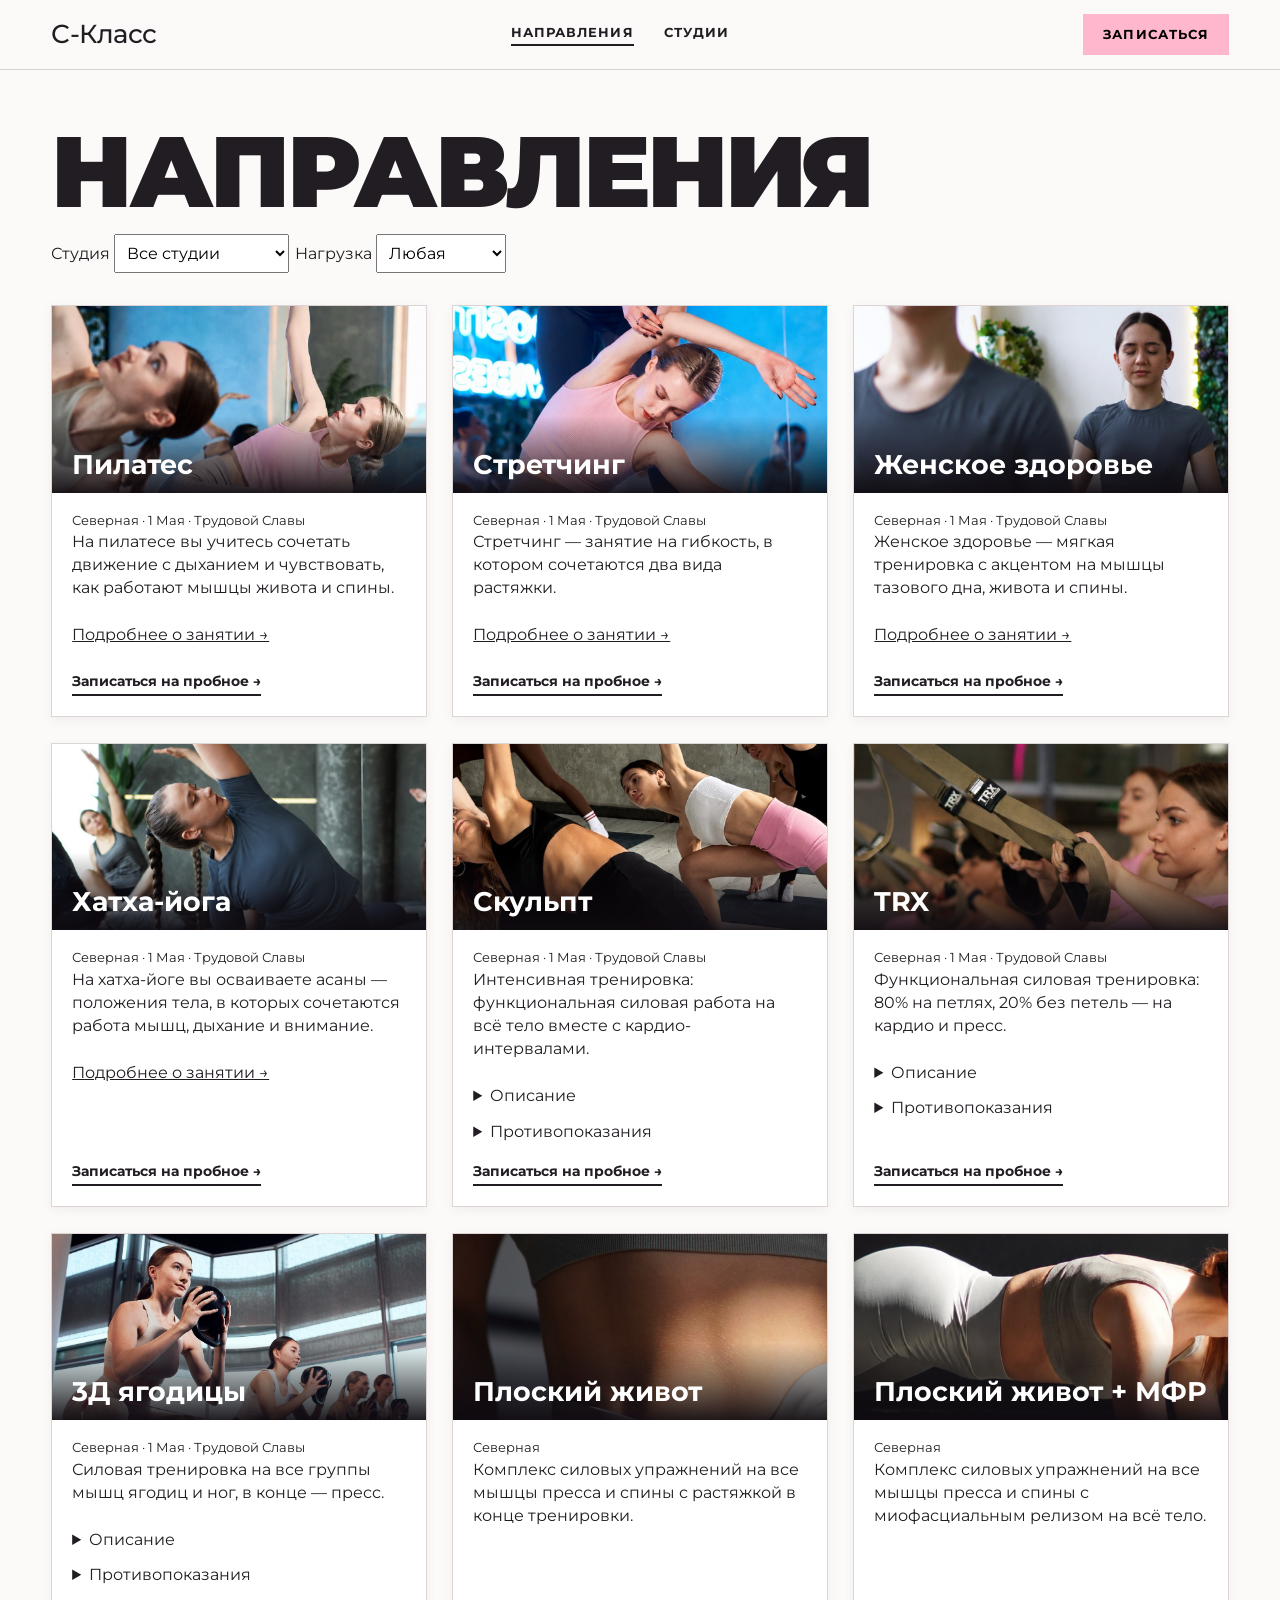
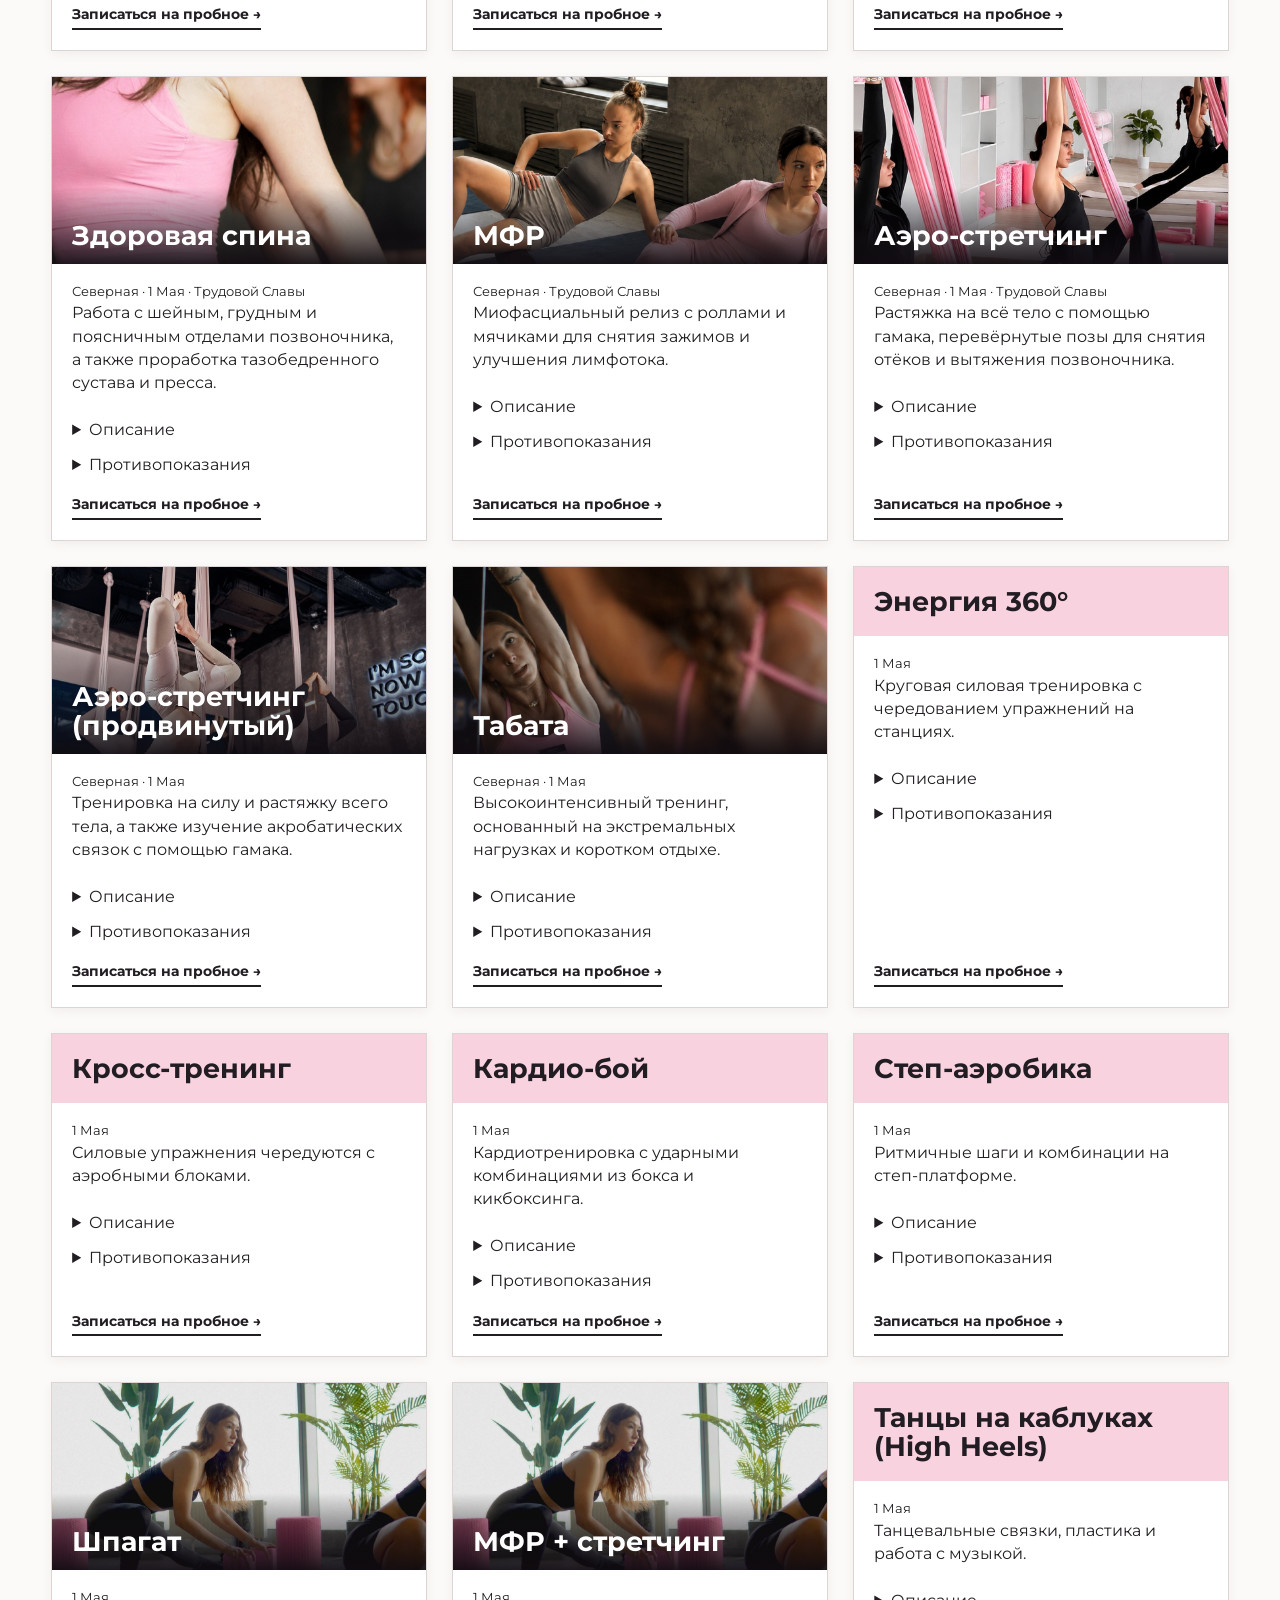
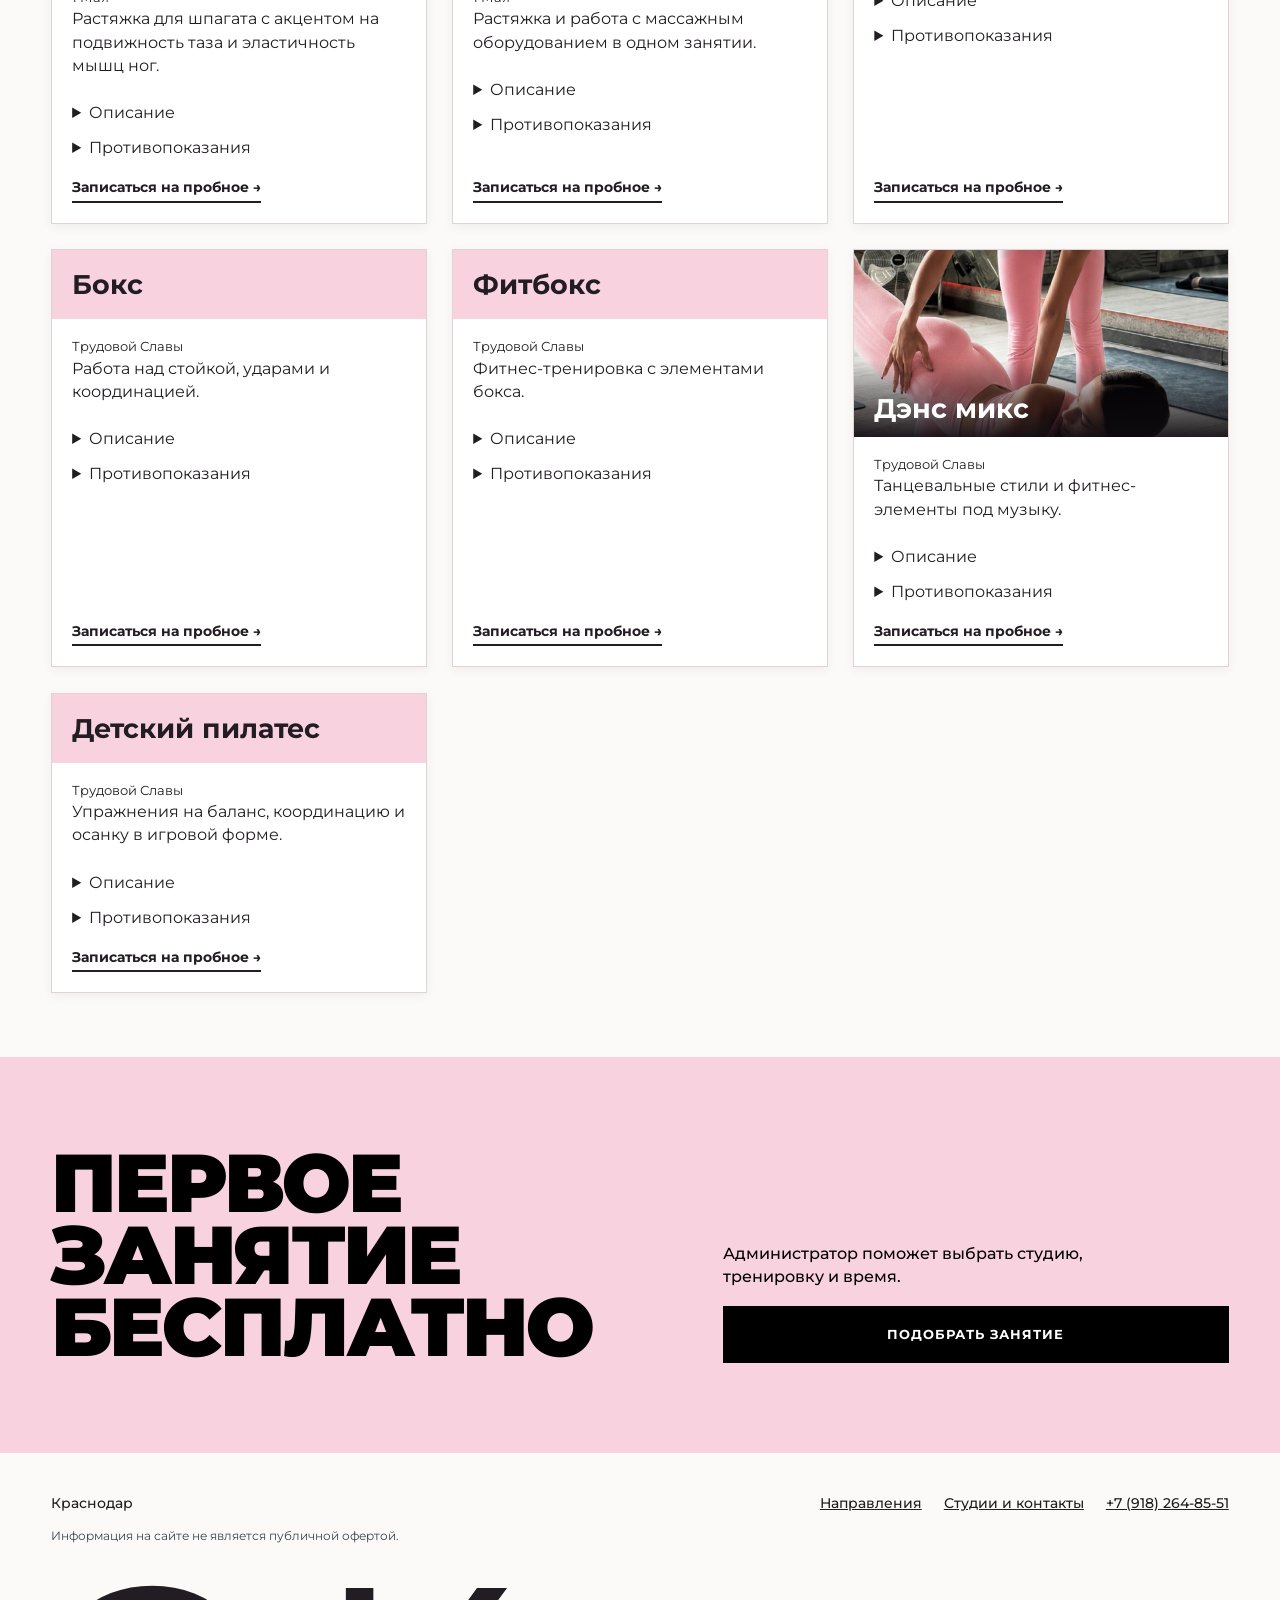
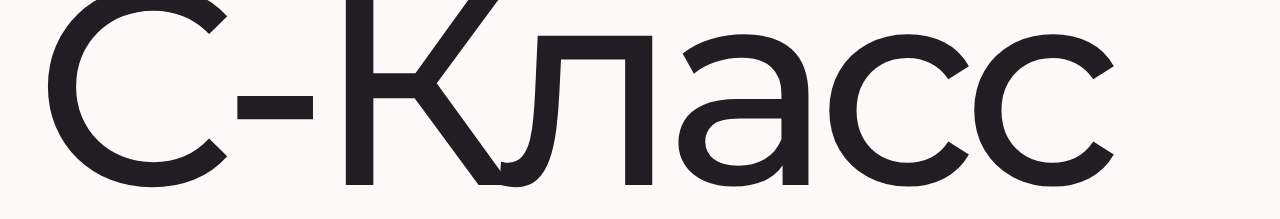
==== commit 594f084d: "Объединить описания направлений и поднять четыре основные карточки" ====
--- a/directions.html
+++ b/directions.html
@@ -20,36 +20,36 @@
   <div class="filters"><label>Студия <select id="branchFilter"><option value="">Все студии</option><option value="severnaya">Северная</option><option value="1-maya">1 Мая</option><option value="trudovoy-slavy">Трудовой Славы</option></select></label>
   <label>Нагрузка <select id="levelFilter"><option value="">Любая</option><option value="1">Лёгкая</option><option value="2">Средняя</option><option value="3">Высокая</option><option value="unknown">Не указана</option></select></label></div>
   <div class="list" id="list">
-<article class="item" id="sculpt" data-level="3" data-branches="severnaya 1-maya trudovoy-slavy"><div class="ph"><img src="img/sculpt.jpg" alt="" loading="lazy"><h2>Скульпт</h2></div><div><small>Северная · 1 Мая · Трудовой Славы</small><p>Интенсивная тренировка: функциональная силовая работа на всё тело вместе с кардио-интервалами.</p><div data-place="1-maya"><details><summary>Описание · 1 Мая</summary><p>Силовая тренировка на все тело с использованием дополнительного оборудования. Благодаря комплексным упражнениям с использованием различного оборудования прорабатывается рельеф тела и формируется хорошо развитый мышечный корсет.</p><p>-коррекция фигуры, похудение;</p><p>-приобретение мышечного тонуса;</p><p>-благодаря разнообразным упражнениям отсутствует мышечное привыкание.</p><p>Одежда: спортивная форма, кроссовки</p></details><details><summary>Противопоказания · 1 Мая</summary><p>острые инфекционные и воспалительные заболевания, повышенная температура. Недавние операции и травмы без разрешения врача. Острые боли в позвоночнике, мышцах и суставах. Обострение заболеваний опорно-двигательного аппарата. Серьёзные сердечно-сосудистые заболевания, при которых противопоказаны силовые нагрузки. Беременность. Выраженные нарушения равновесия и координации, препятствующие безопасному выполнению упражнений. Любые состояния, при которых врач рекомендовал временно исключить физическую активность или силовые нагрузки. Межпозвоночные грыжи и протрузии с выраженными симптомами.</p></details></div><div data-place="trudovoy-slavy"><details><summary>Описание · Трудовой Славы</summary><p>Силовая тренировка на все тело с использованием дополнительного оборудования. Благодаря комплексу упражнений с отягощениями и собственным весом прорабатываются основные группы мышц, формируется рельеф тела и укрепляется мышечный корсет. Нагрузка подбирается с учётом уровня физической подготовки.</p><p>- Коррекция фигуры и снижение процента жировой массы;</p><p>- укрепление мышц и повышение мышечного тонуса;</p><p>- развитие силы и общей выносливости;</p><p>- комплексная проработка всех основных групп мышц;</p><p>- разнообразие упражнений, позволяющее избегать однообразной нагрузки.</p><p>Одежда: спортивная форма, кроссовки.</p></details><details><summary>Противопоказания · Трудовой Славы</summary><p>острые инфекционные и воспалительные заболевания, повышенная температура. Недавние операции и травмы без разрешения врача. Острые боли в позвоночнике, мышцах и суставах. Обострение заболеваний опорно-двигательного аппарата. Серьёзные сердечно-сосудистые заболевания, при которых противопоказаны силовые нагрузки. Беременность требует индивидуального подбора нагрузки и согласования с врачом. Выраженные нарушения равновесия и координации, препятствующие безопасному выполнению упражнений. Межпозвоночные грыжи и протрузии с выраженными симптомами. Любые состояния, при которых врач рекомендовал временно исключить физическую активность или силовые нагрузки.</p></details></div><a class="arrow" href="#booking">Записаться на пробное →</a></div></article>
-<article class="item" id="trx" data-level="3" data-branches="severnaya 1-maya trudovoy-slavy"><div class="ph"><img src="img/trx.jpg" alt="" loading="lazy"><h2>TRX</h2></div><div><small>Северная · 1 Мая · Трудовой Славы</small><p>Функциональная силовая тренировка: 80% на петлях, 20% без петель — на кардио и пресс.</p><div data-place="1-maya"><details><summary>Описание · 1 Мая</summary><p>Функциональная тренировка с весом собственного тела и доп оборудованием - ПЕТЛИ ТРХ. Направленная на укрепление всего тела, сжигание калорий и построение сухой эстетичной мускулатуры. 60% занятия - работа с петлями ТРХ.</p></details><details><summary>Противопоказания · 1 Мая</summary><p>Острые инфекционные и воспалительные заболевания, повышенная температура. Недавние операции и травмы без разрешения врача. Острые боли в позвоночнике, мышцах и суставах. Обострение заболеваний опорно-двигательного аппарата. Выраженная нестабильность плечевых, локтевых, коленных и других суставов, препятствующая безопасному выполнению упражнений. Серьёзные сердечно-сосудистые заболевания, при которых противопоказаны силовые нагрузки. Беременность. Выраженные нарушения равновесия и координации. Любые состояния, при которых врач рекомендовал временно исключить физическую активность.</p></details></div><div data-place="trudovoy-slavy"><details><summary>Описание · Трудовой Славы</summary><p>Функциональная тренировка с использованием специальных подвесных петель, в которой в качестве нагрузки используется собственный вес тела. Благодаря нестабильному положению во время выполнения упражнений активно включаются глубокие мышцы, отвечающие за стабилизацию и равновесие. Нагрузка регулируется изменением положения тела и угла наклона.</p><p>- Укрепление мышечного корсета и глубоких мышц;</p><p>- развитие силы, выносливости и координации;</p><p>- улучшение баланса и контроля над телом;</p><p>- комплексная проработка всех основных групп мышц;</p><p>- коррекция фигуры и повышение мышечного тонуса.</p><p>Одежда: спортивная форма, кроссовки.</p></details><details><summary>Противопоказания · Трудовой Славы</summary><p>острые инфекционные и воспалительные заболевания, повышенная температура. Недавние операции и травмы без разрешения врача. Острые боли в позвоночнике, мышцах и суставах. Обострение заболеваний опорно-двигательного аппарата. Серьёзные сердечно-сосудистые заболевания, при которых противопоказаны функциональные нагрузки. Выраженные нарушения равновесия и координации. Беременность (требуется индивидуальный допуск специалиста). Межпозвоночные грыжи и протрузии с выраженными симптомами.</p></details></div><a class="arrow" href="#booking">Записаться на пробное →</a></div></article>
-<article class="item" id="glutes" data-level="2" data-branches="severnaya 1-maya trudovoy-slavy"><div class="ph"><img src="img/glutes.jpg" alt="" loading="lazy"><h2>3Д ягодицы</h2></div><div><small>Северная · 1 Мая · Трудовой Славы</small><p>Силовая тренировка на все группы мышц ягодиц и ног, в конце — пресс.</p><div data-place="1-maya"><details><summary>Описание · 1 Мая</summary><p>Занятие направлено на развитие больших, средних и малых ягодичных мышц, мышц бедра, стабилизаторов ТБС, а также мышц кора. Работа в 3-х плоскостях позволяет улучшить реальную функцию данных мышц, что будет способствовать не только эстетике, но и поддержанию здоровья всего опорно-двигательного аппарата. Посещая данную тренировку, можно улучшить форму ягодиц, немного увеличить объём, подтянуть мышцы ног, они станут более рельефными, будет подтягиваться внутренняя часть бедра. От правильной работы ягодиц будет зависеть осанка, здоровье позвоночника, коленных и тазобедренных суставов.</p></details><details><summary>Противопоказания · 1 Мая</summary><p>острые инфекционные и воспалительные заболевания, повышенная температура. Недавние операции и травмы без разрешения врача. Острые боли в пояснице, тазобедренных, коленных и голеностопных суставах. Обострение заболеваний опорно-двигательного аппарата. Свежие травмы мышц, связок и сухожилий нижних конечностей. Выраженная нестабильность суставов, препятствующая безопасному выполнению упражнений. Серьёзные сердечно-сосудистые заболевания, при которых противопоказаны силовые нагрузки. Беременность. Любые состояния, при которых врач рекомендовал временно исключить физическую активность.</p></details></div><div data-place="trudovoy-slavy"><details><summary>Описание · Трудовой Славы</summary><p>Силовая тренировка, направленная на комплексную проработку ягодичных мышц и мышц нижней части тела в трёх плоскостях. С помощью специальных упражнений и дополнительного оборудования формируется объём, упругость и красивый рельеф ягодиц. Особое внимание уделяется правильной технике выполнения движений и равномерному развитию мышц.</p><p>- Укрепление и развитие ягодичных мышц;</p><p>- формирование округлой и подтянутой формы ягодиц;</p><p>- повышение мышечного тонуса и силы;</p><p>- укрепление мышц ног и стабилизаторов таза.</p><p>Одежда: спортивная форма, кроссовки.</p></details><details><summary>Противопоказания · Трудовой Славы</summary><p>острые инфекционные и воспалительные заболевания, повышенная температура. Недавние операции и травмы без разрешения врача. Острые боли в позвоночнике, мышцах и суставах. Обострение заболеваний опорно-двигательного аппарата. Серьёзные сердечно-сосудистые заболевания, при которых противопоказаны силовые нагрузки. Беременность (требуется индивидуальный допуск специалиста). Межпозвоночные грыжи и протрузии с выраженными симптомами. Любые состояния, при которых врач рекомендовал временно исключить физическую активность.</p></details></div><a class="arrow" href="#booking">Записаться на пробное →</a></div></article>
-<article class="item" id="pilates" data-level="2" data-branches="severnaya 1-maya trudovoy-slavy"><div class="ph"><img src="img/pilates.jpg" alt="" loading="lazy"><h2>Пилатес</h2></div><div><small>Северная · 1 Мая · Трудовой Славы</small><p>Глубокая проработка всего тела на укрепление, мобильность и гибкость. Плюс глубокая работа дыхательной системы.</p><a class="course-link" href="pilates.html">Подробнее о занятии →</a><a class="arrow" href="#booking">Записаться на пробное →</a></div></article>
+<article class="item" id="pilates" data-level="2" data-branches="severnaya 1-maya trudovoy-slavy"><div class="ph"><img src="img/pilates.jpg" alt="" loading="lazy"><h2>Пилатес</h2></div><div><small>Северная · 1 Мая · Трудовой Славы</small><p>На пилатесе вы учитесь сочетать движение с дыханием и чувствовать, как работают мышцы живота и спины.</p><a class="course-link" href="pilates.html">Подробнее о занятии →</a><a class="arrow" href="#booking">Записаться на пробное →</a></div></article>
+<article class="item" id="stretching" data-level="1" data-branches="severnaya 1-maya trudovoy-slavy"><div class="ph"><img src="img/stretching.jpg" alt="" loading="lazy"><h2>Стретчинг</h2></div><div><small>Северная · 1 Мая · Трудовой Славы</small><p>Стретчинг — занятие на гибкость, в котором сочетаются два вида растяжки.</p><a class="course-link" href="stretching.html">Подробнее о занятии →</a><a class="arrow" href="#booking">Записаться на пробное →</a></div></article>
+<article class="item" id="womens-health" data-level="1" data-branches="severnaya 1-maya trudovoy-slavy"><div class="ph"><img src="img/womens-health.jpg" alt="" loading="lazy"><h2>Женское здоровье</h2></div><div><small>Северная · 1 Мая · Трудовой Славы</small><p>Женское здоровье — мягкая тренировка с акцентом на мышцы тазового дна, живота и спины.</p><a class="course-link" href="womens-health.html">Подробнее о занятии →</a><a class="arrow" href="#booking">Записаться на пробное →</a></div></article>
+<article class="item" id="hatha" data-level="2" data-branches="severnaya 1-maya trudovoy-slavy"><div class="ph" id="yoga"><img src="img/hatha.jpg" alt="" loading="lazy"><h2>Хатха-йога</h2></div><div><small>Северная · 1 Мая · Трудовой Славы</small><p>На хатха-йоге вы осваиваете асаны — положения тела, в которых сочетаются работа мышц, дыхание и внимание.</p><a class="course-link" href="hatha.html">Подробнее о занятии →</a><a class="arrow" href="#booking">Записаться на пробное →</a></div></article>
+<article class="item" id="sculpt" data-level="3" data-branches="severnaya 1-maya trudovoy-slavy"><div class="ph"><img src="img/sculpt.jpg" alt="" loading="lazy"><h2>Скульпт</h2></div><div><small>Северная · 1 Мая · Трудовой Славы</small><p>Интенсивная тренировка: функциональная силовая работа на всё тело вместе с кардио-интервалами.</p><div class="course-details"><details><summary>Описание</summary><p>Силовая тренировка на все тело с использованием дополнительного оборудования. Благодаря комплексным упражнениям с использованием различного оборудования прорабатывается рельеф тела и формируется хорошо развитый мышечный корсет.</p><p>-коррекция фигуры, похудение;</p><p>-приобретение мышечного тонуса;</p><p>-благодаря разнообразным упражнениям отсутствует мышечное привыкание.</p><p>Одежда: спортивная форма, кроссовки</p></details><details><summary>Противопоказания</summary><p>острые инфекционные и воспалительные заболевания, повышенная температура. Недавние операции и травмы без разрешения врача. Острые боли в позвоночнике, мышцах и суставах. Обострение заболеваний опорно-двигательного аппарата. Серьёзные сердечно-сосудистые заболевания, при которых противопоказаны силовые нагрузки. Беременность. Выраженные нарушения равновесия и координации, препятствующие безопасному выполнению упражнений. Любые состояния, при которых врач рекомендовал временно исключить физическую активность или силовые нагрузки. Межпозвоночные грыжи и протрузии с выраженными симптомами.</p></details></div><a class="arrow" href="#booking">Записаться на пробное →</a></div></article>
+<article class="item" id="trx" data-level="3" data-branches="severnaya 1-maya trudovoy-slavy"><div class="ph"><img src="img/trx.jpg" alt="" loading="lazy"><h2>TRX</h2></div><div><small>Северная · 1 Мая · Трудовой Славы</small><p>Функциональная силовая тренировка: 80% на петлях, 20% без петель — на кардио и пресс.</p><div class="course-details"><details><summary>Описание</summary><p>Функциональная тренировка с весом собственного тела и доп оборудованием - ПЕТЛИ ТРХ. Направленная на укрепление всего тела, сжигание калорий и построение сухой эстетичной мускулатуры. 60% занятия - работа с петлями ТРХ.</p></details><details><summary>Противопоказания</summary><p>Острые инфекционные и воспалительные заболевания, повышенная температура. Недавние операции и травмы без разрешения врача. Острые боли в позвоночнике, мышцах и суставах. Обострение заболеваний опорно-двигательного аппарата. Выраженная нестабильность плечевых, локтевых, коленных и других суставов, препятствующая безопасному выполнению упражнений. Серьёзные сердечно-сосудистые заболевания, при которых противопоказаны силовые нагрузки. Беременность. Выраженные нарушения равновесия и координации. Любые состояния, при которых врач рекомендовал временно исключить физическую активность.</p></details></div><a class="arrow" href="#booking">Записаться на пробное →</a></div></article>
+<article class="item" id="glutes" data-level="2" data-branches="severnaya 1-maya trudovoy-slavy"><div class="ph"><img src="img/glutes.jpg" alt="" loading="lazy"><h2>3Д ягодицы</h2></div><div><small>Северная · 1 Мая · Трудовой Славы</small><p>Силовая тренировка на все группы мышц ягодиц и ног, в конце — пресс.</p><div class="course-details"><details><summary>Описание</summary><p>Занятие направлено на развитие больших, средних и малых ягодичных мышц, мышц бедра, стабилизаторов ТБС, а также мышц кора. Работа в 3-х плоскостях позволяет улучшить реальную функцию данных мышц, что будет способствовать не только эстетике, но и поддержанию здоровья всего опорно-двигательного аппарата. Посещая данную тренировку, можно улучшить форму ягодиц, немного увеличить объём, подтянуть мышцы ног, они станут более рельефными, будет подтягиваться внутренняя часть бедра. От правильной работы ягодиц будет зависеть осанка, здоровье позвоночника, коленных и тазобедренных суставов.</p></details><details><summary>Противопоказания</summary><p>острые инфекционные и воспалительные заболевания, повышенная температура. Недавние операции и травмы без разрешения врача. Острые боли в пояснице, тазобедренных, коленных и голеностопных суставах. Обострение заболеваний опорно-двигательного аппарата. Свежие травмы мышц, связок и сухожилий нижних конечностей. Выраженная нестабильность суставов, препятствующая безопасному выполнению упражнений. Серьёзные сердечно-сосудистые заболевания, при которых противопоказаны силовые нагрузки. Беременность. Любые состояния, при которых врач рекомендовал временно исключить физическую активность.</p></details></div><a class="arrow" href="#booking">Записаться на пробное →</a></div></article>
 <article class="item" id="flat-belly" data-level="2" data-branches="severnaya"><div class="ph"><img src="img/flat-belly.jpg" alt="" loading="lazy"><h2>Плоский живот</h2></div><div><small>Северная</small><p>Комплекс силовых упражнений на все мышцы пресса и спины с растяжкой в конце тренировки.</p><a class="arrow" href="#booking">Записаться на пробное →</a></div></article>
 <article class="item" id="flat-belly-mfr" data-level="2" data-branches="severnaya"><div class="ph"><img src="img/flat-belly-mfr.jpg" alt="" loading="lazy"><h2>Плоский живот + МФР</h2></div><div><small>Северная</small><p>Комплекс силовых упражнений на все мышцы пресса и спины с миофасциальным релизом на всё тело.</p><a class="arrow" href="#booking">Записаться на пробное →</a></div></article>
-<article class="item" id="healthy-back" data-level="2" data-branches="severnaya 1-maya trudovoy-slavy"><div class="ph"><img src="img/healthy-back.jpg" alt="" loading="lazy"><h2>Здоровая спина</h2></div><div><small>Северная · 1 Мая · Трудовой Славы</small><p>Работа с шейным, грудным и поясничным отделами позвоночника, а также проработка тазобедренного сустава и пресса.</p><div data-place="1-maya"><details><summary>Описание · 1 Мая</summary><p>Тренировка с акцентом на работу позвоночника и мышц спины. Направлена на улучшение подвижности позвоночника и таза, с применением дыхательных техник, а также активации мозжечка и вестибулярного аппарата. Благодаря занятию улучшается осанка, снижается степень напряжения в мышцах, улучшается работа тазового дна и мышц кора. Данная тренировка является профилактикой последствий сидячего и малоподвижного образа жизни.</p></details><details><summary>Противопоказания · 1 Мая</summary><p>острые инфекционные и воспалительные заболевания, повышенная температура. Острые боли в позвоночнике невыясненного происхождения. Недавние травмы позвоночника, переломы и операции без разрешения врача. Обострение заболеваний опорно-двигательного аппарата с выраженным болевым синдромом. Межпозвоночные грыжи в острой фазе с выраженными неврологическими симптомами. Прогрессирующая мышечная слабость, онемение конечностей и другие острые неврологические нарушения. Серьёзные сердечно-сосудистые заболевания, при которых противопоказана физическая нагрузка. Беременность. Любые состояния, при которых врач рекомендовал временно исключить физическую активность.</p></details></div><div data-place="trudovoy-slavy"><details><summary>Описание · Трудовой Славы</summary><p>Оздоровительная тренировка, направленная на укрепление мышц спины, развитие подвижности позвоночника и формирование правильной осанки. В программе используются мягкие упражнения на растяжение, укрепление мышечного корсета и улучшение подвижности суставов. Нагрузка подбирается с учётом физических возможностей занимающихся.</p><p>- Укрепление мышц спины и мышечного корсета;</p><p>- улучшение осанки и подвижности позвоночника;</p><p>- снижение мышечного напряжения;</p><p>- развитие гибкости и подвижности суставов;</p><p>- профилактика нарушений осанки.</p><p>Одежда: удобная спортивная форма, носки.</p></details><details><summary>Противопоказания · Трудовой Славы</summary><p>острые инфекционные и воспалительные заболевания, повышенная температура. Острые боли в позвоночнике и суставах. Недавние травмы и операции без разрешения врача. Обострение заболеваний опорно-двигательного аппарата. Выраженный болевой синдром, воспалительные процессы. Межпозвоночные грыжи и протрузии в стадии обострения. Серьёзные сердечно-сосудистые заболевания. Любые состояния, при которых врач рекомендовал временно ограничить физическую активность.</p></details></div><a class="arrow" href="#booking">Записаться на пробное →</a></div></article>
-<article class="item" id="stretching" data-level="1" data-branches="severnaya 1-maya trudovoy-slavy"><div class="ph"><img src="img/stretching.jpg" alt="" loading="lazy"><h2>Стретчинг</h2></div><div><small>Северная · 1 Мая · Трудовой Славы</small><p>Тренировка на развитие гибкости, эластичности мышц и подвижности суставов.</p><a class="course-link" href="stretching.html">Подробнее о занятии →</a><a class="arrow" href="#booking">Записаться на пробное →</a></div></article>
-<article class="item" id="mfr" data-level="1" data-branches="severnaya trudovoy-slavy"><div class="ph"><img src="img/mfr.jpg" alt="" loading="lazy"><h2>МФР</h2></div><div><small>Северная · Трудовой Славы</small><p>Миофасциальный релиз с роллами и мячиками для снятия зажимов и улучшения лимфотока.</p><div data-place="trudovoy-slavy"><details><summary>Описание · Трудовой Славы</summary><p>Восстановительная тренировка с использованием специальных массажных роллов, мячей и другого оборудования. Методика основана на мягком воздействии на мышцы и фасции с помощью контролируемого давления и прокатывания. Занятие направлено на снижение мышечного напряжения, улучшение подвижности и восстановление после физических нагрузок.</p><p>- Снижение мышечного напряжения;</p><p>- улучшение подвижности суставов и эластичности тканей;</p><p>- повышение качества восстановления после тренировок;</p><p>- уменьшение ощущения скованности в теле;</p><p>- улучшение осознанности движений и контроля над телом.</p><p>Одежда: удобная спортивная форма, носки.</p></details><details><summary>Противопоказания · Трудовой Славы</summary><p>острые инфекционные и воспалительные заболевания, повышенная температура. Острые травмы и повреждения мягких тканей. Воспалительные процессы, отёки и гематомы в зоне воздействия. Тромбозы и тромбофлебит. Варикозное расширение вен в выраженной форме в области воздействия. Кожные заболевания и повреждения кожных покровов. Онкологические заболевания требуют согласования с лечащим врачом. Выраженный болевой синдром неясного происхождения.</p></details></div><a class="arrow" href="#booking">Записаться на пробное →</a></div></article>
-<article class="item" id="aero" data-level="2" data-branches="severnaya 1-maya trudovoy-slavy"><div class="ph"><img src="img/aero.jpg" alt="" loading="lazy"><h2>Аэро-стретчинг</h2></div><div><small>Северная · 1 Мая · Трудовой Славы</small><p>Растяжка на всё тело с помощью гамака, перевёрнутые позы для снятия отёков и вытяжения позвоночника.</p><div data-place="1-maya"><details><summary>Описание · 1 Мая</summary><p>Тренировка на увеличение гибкости и мобильности тела с использованием гамака, включающая элементы воздушной гимнастики. Основное отличие тренировок в воздухе на гамаках состоит в перевернутых положениях тела. Это единственная фитнес-программа, включающая в себя декомпрессионный переворот, который снижает влияние осевой нагрузки на позвоночник. За счет гамака тело ощущается как в невесомости или в воде. Также в заданиях на стретчинг гамак позволяет гостям больше расслабиться - растяжка происходит мягче, что позволяет деликатно улучшать эластичность мышц.  Аэро-стретчинг - это комплексная проработка всего тела, где также хорошо улучшается функция мозжечка и вестибулярного аппарата</p></details><details><summary>Противопоказания · 1 Мая</summary><p>Острые инфекционные и воспалительные заболевания, повышенная температура. Недавние операции, травмы и период реабилитации без разрешения врача. Острые боли и обострение заболеваний позвоночника и суставов. Нестабильность позвоночника и выраженные межпозвоночные грыжи с неврологическими симптомами. Серьёзные сердечно-сосудистые заболевания, при которых противопоказана физическая нагрузка. Выраженные нарушения вестибулярного аппарата, частые головокружения. Недавние операции на глазах, отслойка сетчатки и заболевания глаз, при которых противопоказаны перевёрнутые положения. Беременность. Любые состояния, при которых врач рекомендовал исключить растяжку, подвесные или перевёрнутые положения.</p></details></div><div data-place="trudovoy-slavy"><details><summary>Описание · Трудовой Славы</summary><p>Тренировка на растяжку с использованием специальных воздушных гамаков. Благодаря поддержке ткани часть нагрузки с позвоночника и суставов снимается, а некоторые положения тела позволяют безопасно выполнять упражнения на гибкость и расслабление. Занятие сочетает элементы растяжки, йоги и воздушной гимнастики.</p><p>- Развитие гибкости и подвижности суставов;</p><p>- мягкое вытяжение и расслабление мышц;</p><p>- улучшение координации и чувства баланса;</p><p>- укрепление мышц-стабилизаторов;</p><p>- снятие мышечного напряжения и восстановление после нагрузок.</p><p>Одежда: облегающая спортивная форма, закрывающая подмышечные впадины и колени, без молний и острых элементов. Занятие проводится босиком или в носках.</p></details><details><summary>Противопоказания · Трудовой Славы</summary><p>острые инфекционные и воспалительные заболевания, повышенная температура. Беременность. Недавние операции и травмы без разрешения врача. Выраженные заболевания позвоночника, межпозвоночные грыжи и протрузии с симптомами. Глаукома и повышенное внутриглазное давление. Неконтролируемая артериальная гипертензия. Серьёзные сердечно-сосудистые заболевания. Выраженные нарушения вестибулярного аппарата. Склонность к обморокам. Тромбозы и другие состояния, при которых противопоказаны перевёрнутые положения тела.</p></details></div><a class="arrow" href="#booking">Записаться на пробное →</a></div></article>
-<article class="item" id="aero-pro" data-level="3" data-branches="severnaya 1-maya"><div class="ph"><img src="img/aero-pro.jpg" alt="" loading="lazy"><h2>Аэро-стретчинг (продвинутый)</h2></div><div><small>Северная · 1 Мая</small><p>Тренировка на силу и растяжку всего тела, а также изучение акробатических связок с помощью гамака.</p><div data-place="1-maya"><details><summary>Описание · 1 Мая</summary><p>Продвинутый уровень тренировки - с использованием гамака, изучение акроботических связок и воздушной гимнастики. Присутствуют силовые упражнения для мышц всего тела, а также продвинутая растяжка. Улучшаются функции вестибулярного аппарата.</p></details><details><summary>Противопоказания · 1 Мая</summary><p>Острые инфекционные и воспалительные заболевания, повышенная температура. Недавние операции, травмы и период реабилитации без разрешения врача. Острые боли и обострение заболеваний позвоночника и суставов. Нестабильность позвоночника и выраженные межпозвоночные грыжи с неврологическими симптомами. Серьёзные сердечно-сосудистые заболевания, при которых противопоказана физическая нагрузка. Выраженные нарушения вестибулярного аппарата, частые головокружения. Недавние операции на глазах, отслойка сетчатки и заболевания глаз, при которых противопоказаны перевёрнутые положения. Беременность. Любые состояния, при которых врач рекомендовал исключить растяжку, подвесные или перевёрнутые положения.</p></details></div><a class="arrow" href="#booking">Записаться на пробное →</a></div></article>
-<article class="item" id="hatha" data-level="2" data-branches="severnaya 1-maya trudovoy-slavy"><div class="ph" id="yoga"><img src="img/hatha.jpg" alt="" loading="lazy"><h2>Хатха-йога</h2></div><div><small>Северная · 1 Мая · Трудовой Славы</small><p>На практике хатха-йоги мы через работу с телом, дыханием и вниманием учимся лучше слышать себя.</p><a class="course-link" href="hatha.html">Подробнее о занятии →</a><a class="arrow" href="#booking">Записаться на пробное →</a></div></article>
-<article class="item" id="womens-health" data-level="1" data-branches="severnaya 1-maya trudovoy-slavy"><div class="ph"><img src="img/womens-health.jpg" alt="" loading="lazy"><h2>Женское здоровье</h2></div><div><small>Северная · 1 Мая · Трудовой Славы</small><p>Тренировка на укрепление мышц тазового дна и брюшной полости, работа над осанкой и гормональным фоном.</p><a class="course-link" href="womens-health.html">Подробнее о занятии →</a><a class="arrow" href="#booking">Записаться на пробное →</a></div></article>
-<article class="item" id="tabata" data-level="3" data-branches="severnaya 1-maya"><div class="ph"><img src="img/tabata.jpg" alt="" loading="lazy"><h2>Табата</h2></div><div><small>Северная · 1 Мая</small><p>Высокоинтенсивный тренинг, основанный на экстремальных нагрузках и коротком отдыхе.</p><div data-place="1-maya"><details><summary>Описание · 1 Мая</summary><p>Высокоинтенсивный интервальный тренинг, представляющий собой комплекс тренировочных блоков, чередующихся с кратковременным отдыхом. Тренировка способствует похудению, улучшению физических качеств, повышает аэробную и анаэробную выносливость.</p><p>Форма одежды: КРОССОВКИ, футболка, лосины</p></details><details><summary>Противопоказания · 1 Мая</summary><p>острые инфекционные и воспалительные заболевания, повышенная температура. Серьёзные сердечно-сосудистые заболевания, при которых противопоказаны высокоинтенсивные нагрузки. Беременность. Нарушения сердечного ритма, сопровождающиеся симптомами или ограничениями физической активности. Недавние операции и травмы без разрешения врача. Острые боли в позвоночнике, мышцах и суставах. Обострение заболеваний опорно-двигательного аппарата. Выраженные нарушения равновесия и координации. Любые состояния, при которых врач рекомендовал исключить высокоинтенсивные физические нагрузки.</p></details></div><a class="arrow" href="#booking">Записаться на пробное →</a></div></article>
-<article class="item" id="energy" data-level="" data-branches="1-maya"><div class="ph text-cover"><h2>Энергия 360°</h2></div><div><small>1 Мая</small><p>Круговая силовая тренировка с чередованием упражнений на станциях.</p><div data-place="1-maya"><details><summary>Описание · 1 Мая</summary><p>Динамичная круговая тренировка, направленная на комплексное укрепление всех основных мышечных групп, развитие силы, выносливости и повышение общего тонуса организма.</p><p>Занятие построено по принципу чередования упражнений на разных станциях с небольшими интервалами отдыха. Программа сочетает силовые, функциональные и кардиоупражнения с использованием собственного веса и дополнительного оборудования.</p><p>Укрепление мышц всего тела;</p><p>Развитие силы и общей выносливости;</p><p>Улучшение координации и баланса;</p><p>Повышение функциональных возможностей организма;</p><p>Увеличение энергозатрат.</p><p>Одежда: спортивная форма, кроссовки</p></details><details><summary>Противопоказания · 1 Мая</summary><p>острые инфекционные и воспалительные заболевания, повышенная температура тела. Заболевания сердечно-сосудистой системы, при которых противопоказаны интенсивные физические нагрузки. Беременность. Недавние операции и травмы до завершения реабилитации. Обострение заболеваний позвоночника и суставов. Выраженные нарушения равновесия и координации. Любые состояния, при которых врач рекомендовал ограничить интенсивную физическую активность.</p></details></div><a class="arrow" href="#booking">Записаться на пробное →</a></div></article>
-<article class="item" id="cross" data-level="" data-branches="1-maya"><div class="ph text-cover"><h2>Кросс-тренинг</h2></div><div><small>1 Мая</small><p>Силовые упражнения чередуются с аэробными блоками.</p><div data-place="1-maya"><details><summary>Описание · 1 Мая</summary><p>Тренировка, направленная на развитие всех физических качеств, за счет чередование аэробной и силовой нагрузки. Подходит для решения следующих целей:</p><p>1. Снижение веса тела; 2. Увеличение функциональной силы;</p><p>3. Улучшение координации движений;</p><p>4. Улучшение показателей всех физических качеств.</p><p>Рекомендуется посещать занимающимся, имеющим уже тренировочный опыт! Одежда: кроссовки, спортивная одежда</p></details><details><summary>Противопоказания · 1 Мая</summary><p>острые заболевания, повышенная температура, инфекционные и воспалительные процессы, серьёзные заболевания сердечно-сосудистой системы, при которых противопоказаны интенсивные нагрузки, недавние операции, травмы и период реабилитации без разрешения врача, обострение заболеваний позвоночника и суставов, острые боли в спине, мышцах и суставах, выраженные нарушения координации и головокружения, беременность. Любые состояния, при которых врач рекомендовал ограничить интенсивную физическую активность.</p></details></div><a class="arrow" href="#booking">Записаться на пробное →</a></div></article>
-<article class="item" id="fight" data-level="" data-branches="1-maya"><div class="ph text-cover"><h2>Кардио-бой</h2></div><div><small>1 Мая</small><p>Кардиотренировка с ударными комбинациями из бокса и кикбоксинга.</p><div data-place="1-maya"><details><summary>Описание · 1 Мая</summary><p>Энергичная кардиотренировка с элементами бокса, кикбоксинга и других боевых искусств, объединяющая ударные комбинации руками и ногами с интенсивными аэробными упражнениями. Занятие проходит под ритмичную музыку и направлено на развитие общей выносливости и координации движений, укрепление мышц всего тела, улучшение скорости реакции и ловкости, повышение интенсивности энергозатрат, снятие эмоционального напряжения и получение заряда энергии. Тренировка проходит без контактного боя и спаррингов.</p></details><details><summary>Противопоказания · 1 Мая</summary><p>Острые инфекционные и воспалительные заболевания, повышенная температура тела. Серьёзные заболевания сердечно-сосудистой и дыхательной систем, при которых противопоказаны интенсивные физические нагрузки. Травмы и заболевания позвоночника, суставов и связок в стадии обострения. Недавние хирургические вмешательства и период восстановления без допуска врача. Выраженные нарушения координации, головокружения. Беременность. Другие состояния, при которых врачом рекомендовано ограничение интенсивной физической активности.</p></details></div><a class="arrow" href="#booking">Записаться на пробное →</a></div></article>
-<article class="item" id="step" data-level="" data-branches="1-maya"><div class="ph text-cover"><h2>Степ-аэробика</h2></div><div><small>1 Мая</small><p>Ритмичные шаги и комбинации на степ-платформе.</p><div data-place="1-maya"><details><summary>Описание · 1 Мая</summary><p>Энергичная кардиотренировка, которая сочетает ритмичные шаги на специальной платформе (степе) с танцевальными движениями. Во время тренировки активно включаются мышцы ног за счёт подъёмов на степ и спусков, мышцы пресса и спины - как стабилизаторы при смене направлений и балансе. Польза степ‑аэробики заключается в укреплении сердечно‑сосудистой системы, прокачке координации и чувства ритма, улучшении формы ног и ягодиц и эмоциональном подъёме. Инструктор всегда рядом: покажет, как правильно ставить стопу, держать корпус и распределять нагрузку, чтобы тренировка была не только эффективной, но и безопасной. Форма одежды: спортивная форма, кроссовки.</p></details><details><summary>Противопоказания · 1 Мая</summary><p>острые инфекционные и воспалительные заболевания, повышенная температура. Серьёзные заболевания сердечно-сосудистой системы, при которых противопоказаны интенсивные нагрузки. Недавние травмы и операции, особенно на нижних конечностях. Обострение заболеваний коленных, тазобедренных и голеностопных суставов. Выраженные нарушения равновесия и координации, частые головокружения. Острые боли в позвоночнике и суставах. Беременность. Любые состояния, при которых врач рекомендовал ограничить кардионагрузки. Варикозное расширение вен с выраженными симптомами.</p><p>Хронические заболевания опорно-двигательного аппарата. Значительный избыточный вес, сопровождающийся болями в суставах.</p></details></div><a class="arrow" href="#booking">Записаться на пробное →</a></div></article>
-<article class="item" id="split" data-level="2" data-branches="1-maya"><div class="ph"><img src="img/split.jpg" alt="" loading="lazy"><h2>Шпагат</h2></div><div><small>1 Мая</small><p>Растяжка для шпагата с акцентом на подвижность таза и эластичность мышц ног.</p><div data-place="1-maya"><details><summary>Описание · 1 Мая</summary><p>На занятии прорабатывают мышцы ног в трёх плоскостях. Тренировка подходит для среднего и продвинутого уровня подготовки. Новичкам студия рекомендует начать с МФР и стретчинга.</p></details><details><summary>Противопоказания · 1 Мая</summary><p>Острые инфекционные и воспалительные заболевания, повышенная температура. Свежие травмы мышц, связок и сухожилий, особенно в области таза и нижних конечностей. Недавние операции и период реабилитации без разрешения врача. Острые боли в тазобедренных, коленных суставах и позвоночнике. Обострение заболеваний опорно-двигательного аппарата. Выраженная нестабильность тазобедренных и коленных суставов. Серьёзные заболевания сердечно-сосудистой системы, при которых противопоказана физическая нагрузка. Беременность. Любые состояния, при которых врач рекомендовал исключить интенсивную растяжку. Гипермобильность суставов. Дисплазия тазобедренных суставов. Хронические заболевания позвоночника и суставов. Варикозное расширение вен с выраженными симптомами.</p></details></div><a class="arrow" href="#booking">Записаться на пробное →</a></div></article>
-<article class="item" id="stretch-mfr" data-level="" data-branches="1-maya"><div class="ph"><img src="img/split.jpg" alt="" loading="lazy"><h2>МФР + стретчинг</h2></div><div><small>1 Мая</small><p>Растяжка и работа с массажным оборудованием в одном занятии.</p><div data-place="1-maya"><details><summary>Описание · 1 Мая</summary><p>Комбинированное занятие, направленное на улучшение гибкости, подвижности суставов и общее восстановление мышц. Программа построена по принципу баланса: 50% времени уделяется миофасциальному релизу (МФР), 50% — упражнениям на растяжку. В первой части занятия выполняется МФР — работа с мышцами и фасциями с использованием роллов и массажных мячей. Это помогает снять мышечное напряжение, улучшить кровообращение, уменьшить зажимы и подготовить тело к более эффективной растяжке. Во второй части тренировки выполняются упражнения на стретчинг: мягкая, контролируемая растяжка основных мышечных групп. Тренировка подходит для любого уровня подготовки, включая начинающих. Рекомендуется как для восстановления после силовых и кардионагрузок, так и в качестве самостоятельного занятия для улучшения подвижности и самочувствия.</p></details><details><summary>Противопоказания · 1 Мая</summary><p>острые инфекционные и воспалительные заболевания, повышенная температура. Свежие травмы мышц, связок, сухожилий и суставов. Недавние операции и период реабилитации без разрешения врача. Острые боли в позвоночнике и суставах. Обострение заболеваний опорно-двигательного аппарата. Выраженная нестабильность суставов и позвоночника. Серьёзные сердечно-сосудистые заболевания, при которых противопоказана физическая нагрузка. Беременность. Любые состояния, при которых врач рекомендовал исключить упражнения на растяжку. Межпозвоночные грыжи и протрузии с выраженными симптомами. Гипермобильность суставов. Варикозное расширение вен с выраженными симптомами. Хронические заболевания позвоночника и суставов.</p></details></div><a class="arrow" href="#booking">Записаться на пробное →</a></div></article>
-<article class="item" id="heels" data-level="" data-branches="1-maya"><div class="ph text-cover"><h2>Танцы на каблуках (High Heels)</h2></div><div><small>1 Мая</small><p>Танцевальные связки, пластика и работа с музыкой.</p><div data-place="1-maya"><details><summary>Описание · 1 Мая</summary><p>High Heels - это танец, в котором раскрывается женственность и многогранность. Диалог тела с музыкой, рассказанный силой, нежностью и грацией. Но главное: в направлении High Heels нет никаких рамок и ограничений — это позволяет каждому внести в танец что-то новое. Одежда:наколленики,лосины,футболка,носочки или туфли на каблуках</p></details><details><summary>Противопоказания · 1 Мая</summary><p>острые инфекционные и воспалительные заболевания, повышенная температура. Свежие травмы нижних конечностей, растяжения и разрывы связок. Недавние операции и период реабилитации без разрешения врача. Острые боли в позвоночнике, тазобедренных, коленных и голеностопных суставах. Выраженная нестабильность голеностопных и коленных суставов. Обострение заболеваний опорно-двигательного аппарата. Серьёзные сердечно-сосудистые заболевания, при которых противопоказана интенсивная физическая нагрузка. Беременность. Выраженные нарушения равновесия и координации, частые головокружения. Варикозное расширение вен. Любые состояния, при которых врач рекомендовал исключить танцевальные нагрузки.</p></details></div><a class="arrow" href="#booking">Записаться на пробное →</a></div></article>
-<article class="item" id="boxing" data-level="" data-branches="trudovoy-slavy"><div class="ph text-cover"><h2>Бокс</h2></div><div><small>Трудовой Славы</small><p>Работа над стойкой, ударами и координацией.</p><div data-place="trudovoy-slavy"><details><summary>Описание · Трудовой Славы</summary><p>Тренировка по боксу, направленная на развитие физической силы, выносливости, скорости и координации движений. В программе используются элементы боксёрской техники, отработка ударов, передвижений, защитных действий и общефизические упражнения. Занятие позволяет комплексно проработать мышцы всего тела и развить функциональные возможности организма.</p><p>- Развитие силы, скорости и выносливости;</p><p>- улучшение координации и реакции;</p><p>- укрепление мышц всего тела;</p><p>- повышение общей физической подготовки;</p><p>- активное расходование калорий и повышение мышечного тонуса.</p><p>Одежда: спортивная форма, кроссовки. При желании можно взять с собой боксёрские перчатки или бинты.</p></details><details><summary>Противопоказания · Трудовой Славы</summary><p>острые инфекционные и воспалительные заболевания, повышенная температура. Недавние операции и травмы без разрешения врача. Острые боли в позвоночнике, мышцах и суставах. Обострение заболеваний опорно-двигательного аппарата. Травмы кистей, запястий и плечевых суставов. Серьёзные сердечно-сосудистые заболевания, при которых противопоказаны интенсивные нагрузки. Неконтролируемая артериальная гипертензия. Заболевания и травмы, при которых противопоказаны ударные нагрузки.</p></details></div><a class="arrow" href="#booking">Записаться на пробное →</a></div></article>
-<article class="item" id="fitbox" data-level="" data-branches="trudovoy-slavy"><div class="ph text-cover"><h2>Фитбокс</h2></div><div><small>Трудовой Славы</small><p>Фитнес-тренировка с элементами бокса.</p><div data-place="trudovoy-slavy"><details><summary>Описание · Трудовой Славы</summary><p>Энергичная функциональная тренировка, объединяющая элементы бокса и аэробной нагрузки. В программе используются комбинации ударов руками и ногами, перемещения, кардиоупражнения и силовые элементы. Занятие проходит в интенсивном темпе под музыку и направлено на комплексное развитие физических качеств.</p><p>- Развитие общей выносливости и силы;</p><p>- укрепление мышц всего тела;</p><p>- улучшение скорости реакции и координации;</p><p>- активное расходование калорий и коррекция фигуры;</p><p>- повышение мышечного тонуса и работоспособности.</p><p>Одежда: спортивная форма, кроссовки.</p></details><details><summary>Противопоказания · Трудовой Славы</summary><p>острые инфекционные и воспалительные заболевания, повышенная температура. Недавние операции и травмы без разрешения врача. Острые боли в позвоночнике, мышцах и суставах. Обострение заболеваний опорно-двигательного аппарата. Травмы кистей, запястий, коленей и плечевых суставов. Серьёзные сердечно-сосудистые заболевания, при которых противопоказана интенсивная кардионагрузка. Неконтролируемая артериальная гипертензия.</p></details></div><a class="arrow" href="#booking">Записаться на пробное →</a></div></article>
-<article class="item" id="dance" data-level="" data-branches="trudovoy-slavy"><div class="ph"><img src="img/barre.jpg" alt="" loading="lazy"><h2>Дэнс микс</h2></div><div><small>Трудовой Славы</small><p>Танцевальные стили и фитнес-элементы под музыку.</p><div data-place="trudovoy-slavy"><details><summary>Описание · Трудовой Славы</summary><p>Танцевальная тренировка, объединяющая различные танцевальные стили и фитнес-элементы. Занятие проходит под энергичную музыку и включает разучивание танцевальных связок, ритмичные движения и кардионагрузку. Тренировка помогает раскрыть пластичность, развить чувство ритма и получить удовольствие от движения.</p><p>- Развитие координации и чувства ритма;</p><p>- улучшение выносливости и работы сердечно-сосудистой системы;</p><p>- повышение мышечного тонуса;</p><p>- активное расходование калорий;</p><p>- развитие пластичности и свободы движений.</p><p>Одежда: удобная спортивная форма, кроссовки.</p></details><details><summary>Противопоказания · Трудовой Славы</summary><p>острые инфекционные и воспалительные заболевания, повышенная температура. Недавние операции и травмы без разрешения врача. Острые боли в позвоночнике, мышцах и суставах. Обострение заболеваний опорно-двигательного аппарата. Серьёзные сердечно-сосудистые заболевания, при которых противопоказана кардионагрузка. Неконтролируемая артериальная гипертензия. Выраженные нарушения равновесия и координации.</p></details></div><a class="arrow" href="#booking">Записаться на пробное →</a></div></article>
-<article class="item" id="kids" data-level="" data-branches="trudovoy-slavy"><div class="ph text-cover"><h2>Детский пилатес</h2></div><div><small>Трудовой Славы</small><p>Упражнения на баланс, координацию и осанку в игровой форме.</p><div data-place="trudovoy-slavy"><details><summary>Описание · Трудовой Славы</summary><p>Комплекс занятий, направленный на гармоничное физическое развитие ребёнка. Через специальные упражнения, игровые элементы и работу с дополнительным оборудованием дети развивают гибкость, координацию, равновесие и укрепляют мышечный корсет.</p><p>ПОЛЬЗА ЗАНЯТИЙ:</p><p>- формирование правильной осанки;</p><p>- укрепление мышц спины и пресса;</p><p>- развитие гибкости и подвижности суставов;</p><p>- улучшение координации движений и чувства баланса с помощью упражнений нейрогимнастики;</p><p>- укрепление мышц стоп;</p><p>- развитие двигательных навыков и общей физической подготовки.</p><p>Одежда: удобная спортивная одежда, не сковывающая движения (футболка, лосины или спортивные шорты). Занятия проводятся босиком или в нескользящих носочках. Волосы желательно собрать. Рекомендуется взять с собой бутылочку воды.</p></details><details><summary>Противопоказания · Трудовой Славы</summary><p>острые инфекционные и воспалительные заболевания, повышенная температура тела, обострение хронических заболеваний, острые травмы и состояния, при которых физическая нагрузка запрещена врачом, индивидуальные медицинские ограничения на физическую активность. При наличии хронических заболеваний и особенностей опорно-двигательного аппарата необходима предварительная консультация врача.</p></details></div><a class="arrow" href="#booking">Записаться на пробное →</a></div></article></div><p id="empty" hidden>Для этой студии нет направлений с выбранной нагрузкой.</p>
+<article class="item" id="healthy-back" data-level="2" data-branches="severnaya 1-maya trudovoy-slavy"><div class="ph"><img src="img/healthy-back.jpg" alt="" loading="lazy"><h2>Здоровая спина</h2></div><div><small>Северная · 1 Мая · Трудовой Славы</small><p>Работа с шейным, грудным и поясничным отделами позвоночника, а также проработка тазобедренного сустава и пресса.</p><div class="course-details"><details><summary>Описание</summary><p>Тренировка с акцентом на работу позвоночника и мышц спины. Направлена на улучшение подвижности позвоночника и таза, с применением дыхательных техник, а также активации мозжечка и вестибулярного аппарата. Благодаря занятию улучшается осанка, снижается степень напряжения в мышцах, улучшается работа тазового дна и мышц кора. Данная тренировка является профилактикой последствий сидячего и малоподвижного образа жизни.</p></details><details><summary>Противопоказания</summary><p>острые инфекционные и воспалительные заболевания, повышенная температура. Острые боли в позвоночнике невыясненного происхождения. Недавние травмы позвоночника, переломы и операции без разрешения врача. Обострение заболеваний опорно-двигательного аппарата с выраженным болевым синдромом. Межпозвоночные грыжи в острой фазе с выраженными неврологическими симптомами. Прогрессирующая мышечная слабость, онемение конечностей и другие острые неврологические нарушения. Серьёзные сердечно-сосудистые заболевания, при которых противопоказана физическая нагрузка. Беременность. Любые состояния, при которых врач рекомендовал временно исключить физическую активность.</p></details></div><a class="arrow" href="#booking">Записаться на пробное →</a></div></article>
+<article class="item" id="mfr" data-level="1" data-branches="severnaya trudovoy-slavy"><div class="ph"><img src="img/mfr.jpg" alt="" loading="lazy"><h2>МФР</h2></div><div><small>Северная · Трудовой Славы</small><p>Миофасциальный релиз с роллами и мячиками для снятия зажимов и улучшения лимфотока.</p><div class="course-details"><details><summary>Описание</summary><p>Восстановительная тренировка с использованием специальных массажных роллов, мячей и другого оборудования. Методика основана на мягком воздействии на мышцы и фасции с помощью контролируемого давления и прокатывания. Занятие направлено на снижение мышечного напряжения, улучшение подвижности и восстановление после физических нагрузок.</p><p>- Снижение мышечного напряжения;</p><p>- улучшение подвижности суставов и эластичности тканей;</p><p>- повышение качества восстановления после тренировок;</p><p>- уменьшение ощущения скованности в теле;</p><p>- улучшение осознанности движений и контроля над телом.</p><p>Одежда: удобная спортивная форма, носки.</p></details><details><summary>Противопоказания</summary><p>острые инфекционные и воспалительные заболевания, повышенная температура. Острые травмы и повреждения мягких тканей. Воспалительные процессы, отёки и гематомы в зоне воздействия. Тромбозы и тромбофлебит. Варикозное расширение вен в выраженной форме в области воздействия. Кожные заболевания и повреждения кожных покровов. Онкологические заболевания требуют согласования с лечащим врачом. Выраженный болевой синдром неясного происхождения.</p></details></div><a class="arrow" href="#booking">Записаться на пробное →</a></div></article>
+<article class="item" id="aero" data-level="2" data-branches="severnaya 1-maya trudovoy-slavy"><div class="ph"><img src="img/aero.jpg" alt="" loading="lazy"><h2>Аэро-стретчинг</h2></div><div><small>Северная · 1 Мая · Трудовой Славы</small><p>Растяжка на всё тело с помощью гамака, перевёрнутые позы для снятия отёков и вытяжения позвоночника.</p><div class="course-details"><details><summary>Описание</summary><p>Тренировка на увеличение гибкости и мобильности тела с использованием гамака, включающая элементы воздушной гимнастики. Основное отличие тренировок в воздухе на гамаках состоит в перевернутых положениях тела. Это единственная фитнес-программа, включающая в себя декомпрессионный переворот, который снижает влияние осевой нагрузки на позвоночник. За счет гамака тело ощущается как в невесомости или в воде. Также в заданиях на стретчинг гамак позволяет гостям больше расслабиться - растяжка происходит мягче, что позволяет деликатно улучшать эластичность мышц.  Аэро-стретчинг - это комплексная проработка всего тела, где также хорошо улучшается функция мозжечка и вестибулярного аппарата</p></details><details><summary>Противопоказания</summary><p>Острые инфекционные и воспалительные заболевания, повышенная температура. Недавние операции, травмы и период реабилитации без разрешения врача. Острые боли и обострение заболеваний позвоночника и суставов. Нестабильность позвоночника и выраженные межпозвоночные грыжи с неврологическими симптомами. Серьёзные сердечно-сосудистые заболевания, при которых противопоказана физическая нагрузка. Выраженные нарушения вестибулярного аппарата, частые головокружения. Недавние операции на глазах, отслойка сетчатки и заболевания глаз, при которых противопоказаны перевёрнутые положения. Беременность. Любые состояния, при которых врач рекомендовал исключить растяжку, подвесные или перевёрнутые положения.</p></details></div><a class="arrow" href="#booking">Записаться на пробное →</a></div></article>
+<article class="item" id="aero-pro" data-level="3" data-branches="severnaya 1-maya"><div class="ph"><img src="img/aero-pro.jpg" alt="" loading="lazy"><h2>Аэро-стретчинг (продвинутый)</h2></div><div><small>Северная · 1 Мая</small><p>Тренировка на силу и растяжку всего тела, а также изучение акробатических связок с помощью гамака.</p><div class="course-details"><details><summary>Описание</summary><p>Продвинутый уровень тренировки - с использованием гамака, изучение акроботических связок и воздушной гимнастики. Присутствуют силовые упражнения для мышц всего тела, а также продвинутая растяжка. Улучшаются функции вестибулярного аппарата.</p></details><details><summary>Противопоказания</summary><p>Острые инфекционные и воспалительные заболевания, повышенная температура. Недавние операции, травмы и период реабилитации без разрешения врача. Острые боли и обострение заболеваний позвоночника и суставов. Нестабильность позвоночника и выраженные межпозвоночные грыжи с неврологическими симптомами. Серьёзные сердечно-сосудистые заболевания, при которых противопоказана физическая нагрузка. Выраженные нарушения вестибулярного аппарата, частые головокружения. Недавние операции на глазах, отслойка сетчатки и заболевания глаз, при которых противопоказаны перевёрнутые положения. Беременность. Любые состояния, при которых врач рекомендовал исключить растяжку, подвесные или перевёрнутые положения.</p></details></div><a class="arrow" href="#booking">Записаться на пробное →</a></div></article>
+<article class="item" id="tabata" data-level="3" data-branches="severnaya 1-maya"><div class="ph"><img src="img/tabata.jpg" alt="" loading="lazy"><h2>Табата</h2></div><div><small>Северная · 1 Мая</small><p>Высокоинтенсивный тренинг, основанный на экстремальных нагрузках и коротком отдыхе.</p><div class="course-details"><details><summary>Описание</summary><p>Высокоинтенсивный интервальный тренинг, представляющий собой комплекс тренировочных блоков, чередующихся с кратковременным отдыхом. Тренировка способствует похудению, улучшению физических качеств, повышает аэробную и анаэробную выносливость.</p><p>Форма одежды: КРОССОВКИ, футболка, лосины</p></details><details><summary>Противопоказания</summary><p>острые инфекционные и воспалительные заболевания, повышенная температура. Серьёзные сердечно-сосудистые заболевания, при которых противопоказаны высокоинтенсивные нагрузки. Беременность. Нарушения сердечного ритма, сопровождающиеся симптомами или ограничениями физической активности. Недавние операции и травмы без разрешения врача. Острые боли в позвоночнике, мышцах и суставах. Обострение заболеваний опорно-двигательного аппарата. Выраженные нарушения равновесия и координации. Любые состояния, при которых врач рекомендовал исключить высокоинтенсивные физические нагрузки.</p></details></div><a class="arrow" href="#booking">Записаться на пробное →</a></div></article>
+<article class="item" id="energy" data-level="" data-branches="1-maya"><div class="ph text-cover"><h2>Энергия 360°</h2></div><div><small>1 Мая</small><p>Круговая силовая тренировка с чередованием упражнений на станциях.</p><div class="course-details"><details><summary>Описание</summary><p>Динамичная круговая тренировка, направленная на комплексное укрепление всех основных мышечных групп, развитие силы, выносливости и повышение общего тонуса организма.</p><p>Занятие построено по принципу чередования упражнений на разных станциях с небольшими интервалами отдыха. Программа сочетает силовые, функциональные и кардиоупражнения с использованием собственного веса и дополнительного оборудования.</p><p>Укрепление мышц всего тела;</p><p>Развитие силы и общей выносливости;</p><p>Улучшение координации и баланса;</p><p>Повышение функциональных возможностей организма;</p><p>Увеличение энергозатрат.</p><p>Одежда: спортивная форма, кроссовки</p></details><details><summary>Противопоказания</summary><p>острые инфекционные и воспалительные заболевания, повышенная температура тела. Заболевания сердечно-сосудистой системы, при которых противопоказаны интенсивные физические нагрузки. Беременность. Недавние операции и травмы до завершения реабилитации. Обострение заболеваний позвоночника и суставов. Выраженные нарушения равновесия и координации. Любые состояния, при которых врач рекомендовал ограничить интенсивную физическую активность.</p></details></div><a class="arrow" href="#booking">Записаться на пробное →</a></div></article>
+<article class="item" id="cross" data-level="" data-branches="1-maya"><div class="ph text-cover"><h2>Кросс-тренинг</h2></div><div><small>1 Мая</small><p>Силовые упражнения чередуются с аэробными блоками.</p><div class="course-details"><details><summary>Описание</summary><p>Тренировка, направленная на развитие всех физических качеств, за счет чередование аэробной и силовой нагрузки. Подходит для решения следующих целей:</p><p>1. Снижение веса тела; 2. Увеличение функциональной силы;</p><p>3. Улучшение координации движений;</p><p>4. Улучшение показателей всех физических качеств.</p><p>Рекомендуется посещать занимающимся, имеющим уже тренировочный опыт! Одежда: кроссовки, спортивная одежда</p></details><details><summary>Противопоказания</summary><p>острые заболевания, повышенная температура, инфекционные и воспалительные процессы, серьёзные заболевания сердечно-сосудистой системы, при которых противопоказаны интенсивные нагрузки, недавние операции, травмы и период реабилитации без разрешения врача, обострение заболеваний позвоночника и суставов, острые боли в спине, мышцах и суставах, выраженные нарушения координации и головокружения, беременность. Любые состояния, при которых врач рекомендовал ограничить интенсивную физическую активность.</p></details></div><a class="arrow" href="#booking">Записаться на пробное →</a></div></article>
+<article class="item" id="fight" data-level="" data-branches="1-maya"><div class="ph text-cover"><h2>Кардио-бой</h2></div><div><small>1 Мая</small><p>Кардиотренировка с ударными комбинациями из бокса и кикбоксинга.</p><div class="course-details"><details><summary>Описание</summary><p>Энергичная кардиотренировка с элементами бокса, кикбоксинга и других боевых искусств, объединяющая ударные комбинации руками и ногами с интенсивными аэробными упражнениями. Занятие проходит под ритмичную музыку и направлено на развитие общей выносливости и координации движений, укрепление мышц всего тела, улучшение скорости реакции и ловкости, повышение интенсивности энергозатрат, снятие эмоционального напряжения и получение заряда энергии. Тренировка проходит без контактного боя и спаррингов.</p></details><details><summary>Противопоказания</summary><p>Острые инфекционные и воспалительные заболевания, повышенная температура тела. Серьёзные заболевания сердечно-сосудистой и дыхательной систем, при которых противопоказаны интенсивные физические нагрузки. Травмы и заболевания позвоночника, суставов и связок в стадии обострения. Недавние хирургические вмешательства и период восстановления без допуска врача. Выраженные нарушения координации, головокружения. Беременность. Другие состояния, при которых врачом рекомендовано ограничение интенсивной физической активности.</p></details></div><a class="arrow" href="#booking">Записаться на пробное →</a></div></article>
+<article class="item" id="step" data-level="" data-branches="1-maya"><div class="ph text-cover"><h2>Степ-аэробика</h2></div><div><small>1 Мая</small><p>Ритмичные шаги и комбинации на степ-платформе.</p><div class="course-details"><details><summary>Описание</summary><p>Энергичная кардиотренировка, которая сочетает ритмичные шаги на специальной платформе (степе) с танцевальными движениями. Во время тренировки активно включаются мышцы ног за счёт подъёмов на степ и спусков, мышцы пресса и спины - как стабилизаторы при смене направлений и балансе. Польза степ‑аэробики заключается в укреплении сердечно‑сосудистой системы, прокачке координации и чувства ритма, улучшении формы ног и ягодиц и эмоциональном подъёме. Инструктор всегда рядом: покажет, как правильно ставить стопу, держать корпус и распределять нагрузку, чтобы тренировка была не только эффективной, но и безопасной. Форма одежды: спортивная форма, кроссовки.</p></details><details><summary>Противопоказания</summary><p>острые инфекционные и воспалительные заболевания, повышенная температура. Серьёзные заболевания сердечно-сосудистой системы, при которых противопоказаны интенсивные нагрузки. Недавние травмы и операции, особенно на нижних конечностях. Обострение заболеваний коленных, тазобедренных и голеностопных суставов. Выраженные нарушения равновесия и координации, частые головокружения. Острые боли в позвоночнике и суставах. Беременность. Любые состояния, при которых врач рекомендовал ограничить кардионагрузки. Варикозное расширение вен с выраженными симптомами.</p><p>Хронические заболевания опорно-двигательного аппарата. Значительный избыточный вес, сопровождающийся болями в суставах.</p></details></div><a class="arrow" href="#booking">Записаться на пробное →</a></div></article>
+<article class="item" id="split" data-level="2" data-branches="1-maya"><div class="ph"><img src="img/split.jpg" alt="" loading="lazy"><h2>Шпагат</h2></div><div><small>1 Мая</small><p>Растяжка для шпагата с акцентом на подвижность таза и эластичность мышц ног.</p><div class="course-details"><details><summary>Описание</summary><p>На занятии прорабатывают мышцы ног в трёх плоскостях. Тренировка подходит для среднего и продвинутого уровня подготовки. Новичкам студия рекомендует начать с МФР и стретчинга.</p></details><details><summary>Противопоказания</summary><p>Острые инфекционные и воспалительные заболевания, повышенная температура. Свежие травмы мышц, связок и сухожилий, особенно в области таза и нижних конечностей. Недавние операции и период реабилитации без разрешения врача. Острые боли в тазобедренных, коленных суставах и позвоночнике. Обострение заболеваний опорно-двигательного аппарата. Выраженная нестабильность тазобедренных и коленных суставов. Серьёзные заболевания сердечно-сосудистой системы, при которых противопоказана физическая нагрузка. Беременность. Любые состояния, при которых врач рекомендовал исключить интенсивную растяжку. Гипермобильность суставов. Дисплазия тазобедренных суставов. Хронические заболевания позвоночника и суставов. Варикозное расширение вен с выраженными симптомами.</p></details></div><a class="arrow" href="#booking">Записаться на пробное →</a></div></article>
+<article class="item" id="stretch-mfr" data-level="" data-branches="1-maya"><div class="ph"><img src="img/split.jpg" alt="" loading="lazy"><h2>МФР + стретчинг</h2></div><div><small>1 Мая</small><p>Растяжка и работа с массажным оборудованием в одном занятии.</p><div class="course-details"><details><summary>Описание</summary><p>Комбинированное занятие, направленное на улучшение гибкости, подвижности суставов и общее восстановление мышц. Программа построена по принципу баланса: 50% времени уделяется миофасциальному релизу (МФР), 50% — упражнениям на растяжку. В первой части занятия выполняется МФР — работа с мышцами и фасциями с использованием роллов и массажных мячей. Это помогает снять мышечное напряжение, улучшить кровообращение, уменьшить зажимы и подготовить тело к более эффективной растяжке. Во второй части тренировки выполняются упражнения на стретчинг: мягкая, контролируемая растяжка основных мышечных групп. Тренировка подходит для любого уровня подготовки, включая начинающих. Рекомендуется как для восстановления после силовых и кардионагрузок, так и в качестве самостоятельного занятия для улучшения подвижности и самочувствия.</p></details><details><summary>Противопоказания</summary><p>острые инфекционные и воспалительные заболевания, повышенная температура. Свежие травмы мышц, связок, сухожилий и суставов. Недавние операции и период реабилитации без разрешения врача. Острые боли в позвоночнике и суставах. Обострение заболеваний опорно-двигательного аппарата. Выраженная нестабильность суставов и позвоночника. Серьёзные сердечно-сосудистые заболевания, при которых противопоказана физическая нагрузка. Беременность. Любые состояния, при которых врач рекомендовал исключить упражнения на растяжку. Межпозвоночные грыжи и протрузии с выраженными симптомами. Гипермобильность суставов. Варикозное расширение вен с выраженными симптомами. Хронические заболевания позвоночника и суставов.</p></details></div><a class="arrow" href="#booking">Записаться на пробное →</a></div></article>
+<article class="item" id="heels" data-level="" data-branches="1-maya"><div class="ph text-cover"><h2>Танцы на каблуках (High Heels)</h2></div><div><small>1 Мая</small><p>Танцевальные связки, пластика и работа с музыкой.</p><div class="course-details"><details><summary>Описание</summary><p>High Heels - это танец, в котором раскрывается женственность и многогранность. Диалог тела с музыкой, рассказанный силой, нежностью и грацией. Но главное: в направлении High Heels нет никаких рамок и ограничений — это позволяет каждому внести в танец что-то новое. Одежда:наколленики,лосины,футболка,носочки или туфли на каблуках</p></details><details><summary>Противопоказания</summary><p>острые инфекционные и воспалительные заболевания, повышенная температура. Свежие травмы нижних конечностей, растяжения и разрывы связок. Недавние операции и период реабилитации без разрешения врача. Острые боли в позвоночнике, тазобедренных, коленных и голеностопных суставах. Выраженная нестабильность голеностопных и коленных суставов. Обострение заболеваний опорно-двигательного аппарата. Серьёзные сердечно-сосудистые заболевания, при которых противопоказана интенсивная физическая нагрузка. Беременность. Выраженные нарушения равновесия и координации, частые головокружения. Варикозное расширение вен. Любые состояния, при которых врач рекомендовал исключить танцевальные нагрузки.</p></details></div><a class="arrow" href="#booking">Записаться на пробное →</a></div></article>
+<article class="item" id="boxing" data-level="" data-branches="trudovoy-slavy"><div class="ph text-cover"><h2>Бокс</h2></div><div><small>Трудовой Славы</small><p>Работа над стойкой, ударами и координацией.</p><div class="course-details"><details><summary>Описание</summary><p>Тренировка по боксу, направленная на развитие физической силы, выносливости, скорости и координации движений. В программе используются элементы боксёрской техники, отработка ударов, передвижений, защитных действий и общефизические упражнения. Занятие позволяет комплексно проработать мышцы всего тела и развить функциональные возможности организма.</p><p>- Развитие силы, скорости и выносливости;</p><p>- улучшение координации и реакции;</p><p>- укрепление мышц всего тела;</p><p>- повышение общей физической подготовки;</p><p>- активное расходование калорий и повышение мышечного тонуса.</p><p>Одежда: спортивная форма, кроссовки. При желании можно взять с собой боксёрские перчатки или бинты.</p></details><details><summary>Противопоказания</summary><p>острые инфекционные и воспалительные заболевания, повышенная температура. Недавние операции и травмы без разрешения врача. Острые боли в позвоночнике, мышцах и суставах. Обострение заболеваний опорно-двигательного аппарата. Травмы кистей, запястий и плечевых суставов. Серьёзные сердечно-сосудистые заболевания, при которых противопоказаны интенсивные нагрузки. Неконтролируемая артериальная гипертензия. Заболевания и травмы, при которых противопоказаны ударные нагрузки.</p></details></div><a class="arrow" href="#booking">Записаться на пробное →</a></div></article>
+<article class="item" id="fitbox" data-level="" data-branches="trudovoy-slavy"><div class="ph text-cover"><h2>Фитбокс</h2></div><div><small>Трудовой Славы</small><p>Фитнес-тренировка с элементами бокса.</p><div class="course-details"><details><summary>Описание</summary><p>Энергичная функциональная тренировка, объединяющая элементы бокса и аэробной нагрузки. В программе используются комбинации ударов руками и ногами, перемещения, кардиоупражнения и силовые элементы. Занятие проходит в интенсивном темпе под музыку и направлено на комплексное развитие физических качеств.</p><p>- Развитие общей выносливости и силы;</p><p>- укрепление мышц всего тела;</p><p>- улучшение скорости реакции и координации;</p><p>- активное расходование калорий и коррекция фигуры;</p><p>- повышение мышечного тонуса и работоспособности.</p><p>Одежда: спортивная форма, кроссовки.</p></details><details><summary>Противопоказания</summary><p>острые инфекционные и воспалительные заболевания, повышенная температура. Недавние операции и травмы без разрешения врача. Острые боли в позвоночнике, мышцах и суставах. Обострение заболеваний опорно-двигательного аппарата. Травмы кистей, запястий, коленей и плечевых суставов. Серьёзные сердечно-сосудистые заболевания, при которых противопоказана интенсивная кардионагрузка. Неконтролируемая артериальная гипертензия.</p></details></div><a class="arrow" href="#booking">Записаться на пробное →</a></div></article>
+<article class="item" id="dance" data-level="" data-branches="trudovoy-slavy"><div class="ph"><img src="img/barre.jpg" alt="" loading="lazy"><h2>Дэнс микс</h2></div><div><small>Трудовой Славы</small><p>Танцевальные стили и фитнес-элементы под музыку.</p><div class="course-details"><details><summary>Описание</summary><p>Танцевальная тренировка, объединяющая различные танцевальные стили и фитнес-элементы. Занятие проходит под энергичную музыку и включает разучивание танцевальных связок, ритмичные движения и кардионагрузку. Тренировка помогает раскрыть пластичность, развить чувство ритма и получить удовольствие от движения.</p><p>- Развитие координации и чувства ритма;</p><p>- улучшение выносливости и работы сердечно-сосудистой системы;</p><p>- повышение мышечного тонуса;</p><p>- активное расходование калорий;</p><p>- развитие пластичности и свободы движений.</p><p>Одежда: удобная спортивная форма, кроссовки.</p></details><details><summary>Противопоказания</summary><p>острые инфекционные и воспалительные заболевания, повышенная температура. Недавние операции и травмы без разрешения врача. Острые боли в позвоночнике, мышцах и суставах. Обострение заболеваний опорно-двигательного аппарата. Серьёзные сердечно-сосудистые заболевания, при которых противопоказана кардионагрузка. Неконтролируемая артериальная гипертензия. Выраженные нарушения равновесия и координации.</p></details></div><a class="arrow" href="#booking">Записаться на пробное →</a></div></article>
+<article class="item" id="kids" data-level="" data-branches="trudovoy-slavy"><div class="ph text-cover"><h2>Детский пилатес</h2></div><div><small>Трудовой Славы</small><p>Упражнения на баланс, координацию и осанку в игровой форме.</p><div class="course-details"><details><summary>Описание</summary><p>Комплекс занятий, направленный на гармоничное физическое развитие ребёнка. Через специальные упражнения, игровые элементы и работу с дополнительным оборудованием дети развивают гибкость, координацию, равновесие и укрепляют мышечный корсет.</p><p>ПОЛЬЗА ЗАНЯТИЙ:</p><p>- формирование правильной осанки;</p><p>- укрепление мышц спины и пресса;</p><p>- развитие гибкости и подвижности суставов;</p><p>- улучшение координации движений и чувства баланса с помощью упражнений нейрогимнастики;</p><p>- укрепление мышц стоп;</p><p>- развитие двигательных навыков и общей физической подготовки.</p><p>Одежда: удобная спортивная одежда, не сковывающая движения (футболка, лосины или спортивные шорты). Занятия проводятся босиком или в нескользящих носочках. Волосы желательно собрать. Рекомендуется взять с собой бутылочку воды.</p></details><details><summary>Противопоказания</summary><p>острые инфекционные и воспалительные заболевания, повышенная температура тела, обострение хронических заболеваний, острые травмы и состояния, при которых физическая нагрузка запрещена врачом, индивидуальные медицинские ограничения на физическую активность. При наличии хронических заболеваний и особенностей опорно-двигательного аппарата необходима предварительная консультация врача.</p></details></div><a class="arrow" href="#booking">Записаться на пробное →</a></div></article></div><p id="empty" hidden>Для этой студии нет направлений с выбранной нагрузкой.</p>
 </section>
 
 <div id="cta"></div>
 
-<script src="data.js"></script><script src="catalog.js?v=8ac232c"></script>
+<script src="data.js"></script><script src="catalog.js?v=9f529e0d"></script>
 <script src="site.js"></script>
 <script>
   const branchFilter = document.getElementById('branchFilter');
@@ -67,7 +67,6 @@
       card.hidden = (branch && !card.dataset.branches.split(' ').includes(branch)) ||
         (level && (card.dataset.level || 'unknown') !== level);
       if (!card.hidden) count++;
-      card.querySelectorAll('[data-place]').forEach(el => el.hidden = Boolean(branch && el.dataset.place !== branch));
     }
     document.getElementById('empty').hidden = count > 0;
   }
--- a/trial.css
+++ b/trial.css
@@ -110,7 +110,7 @@
 .trial .filters select { padding: 8px; font: inherit; max-width: 100%; }
 .trial .item .text-cover { aspect-ratio: auto; background: #f8d2df; }
 .trial .item .text-cover h2 { position: static; color: var(--ink); background: none; padding: 20px; }
-.trial .item [data-place] { width: 100%; }
+.trial .item .course-details { width: 100%; }
 .trial .item details { padding: 6px 0; }
 .trial .item summary, .branch-links + details summary { cursor: pointer; }
 .trial .item details p { margin: 8px 0; }
@@ -129,3 +129,6 @@
 .course-link { display: inline-block; margin: 6px 0 12px; }
 @media (min-width: 761px) { .trial .course-choices { grid-template-columns: repeat(4,minmax(0,1fr)); } }
 @media (max-width: 760px) { .course-intro, .course-about { grid-template-columns: 1fr; } }
+
+.course-copy p { max-width: 72ch; }
+.course-copy summary { cursor: pointer; font-weight: 700; }
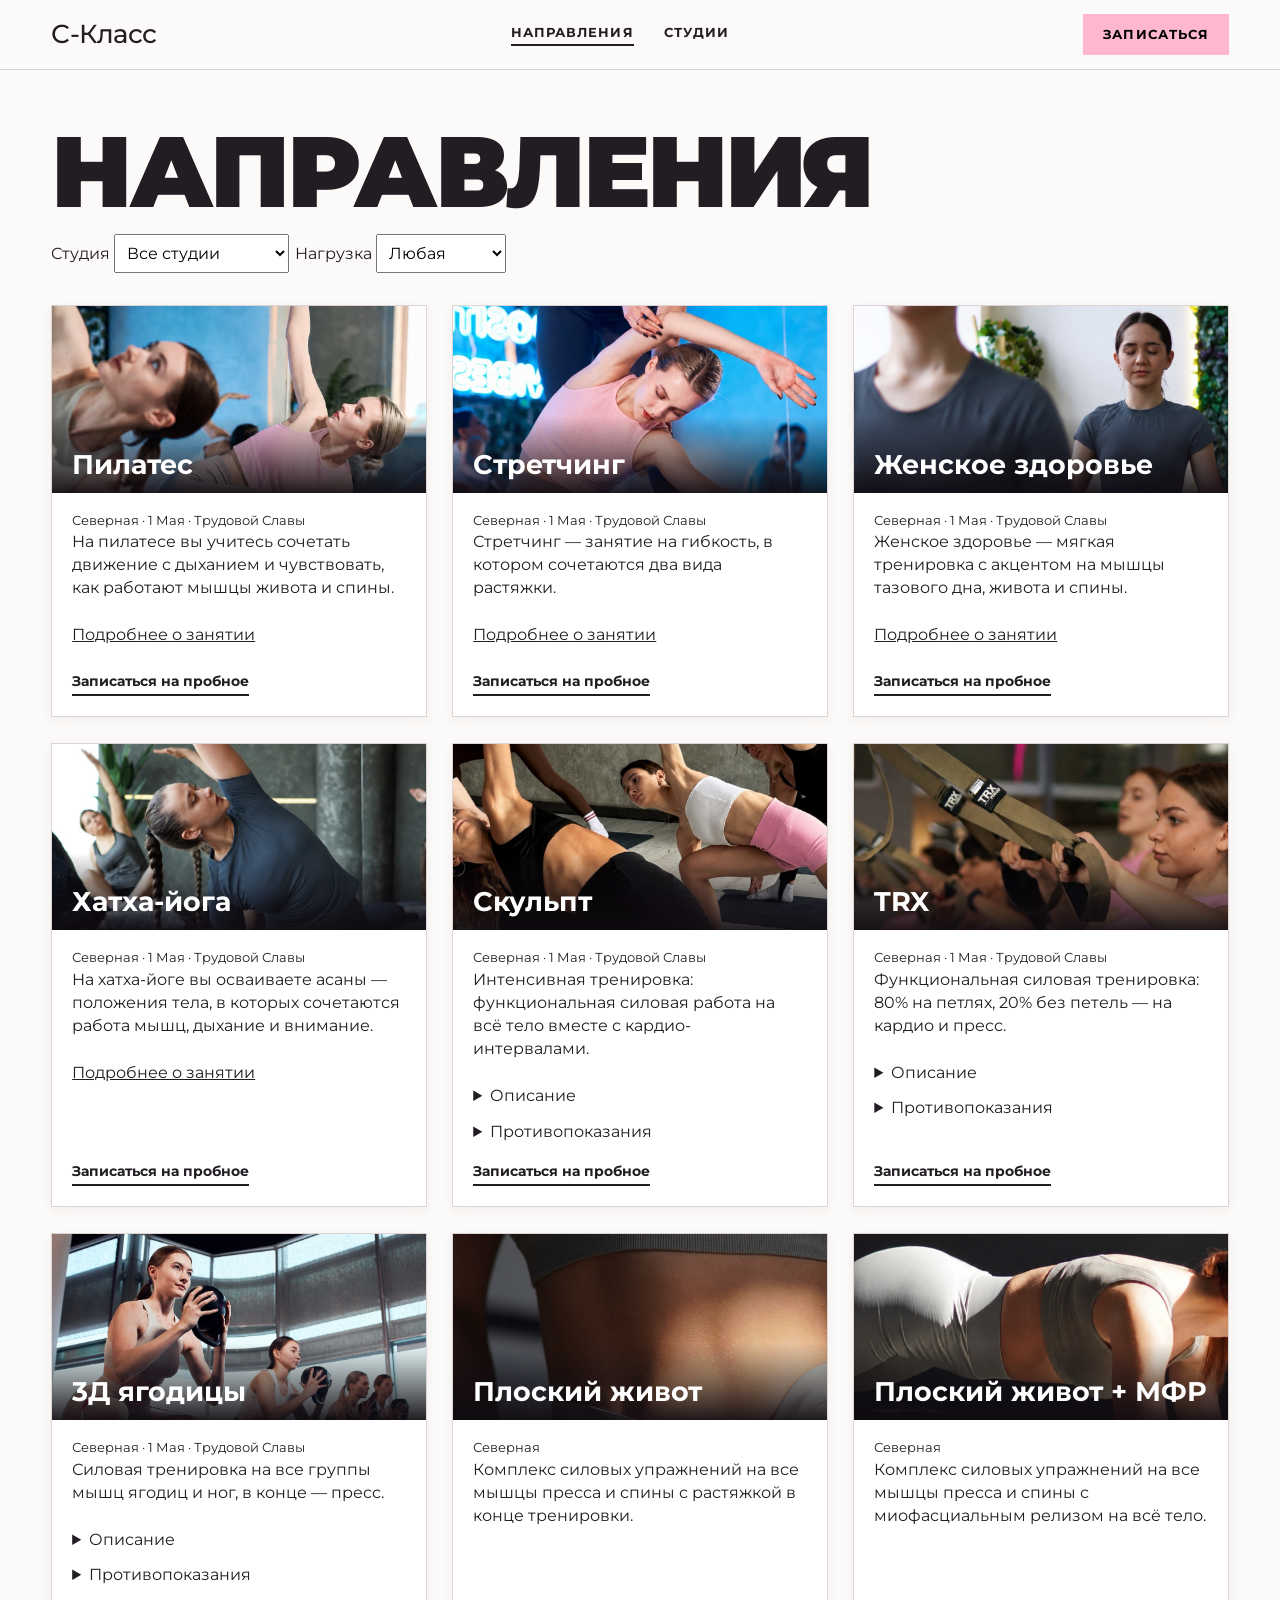
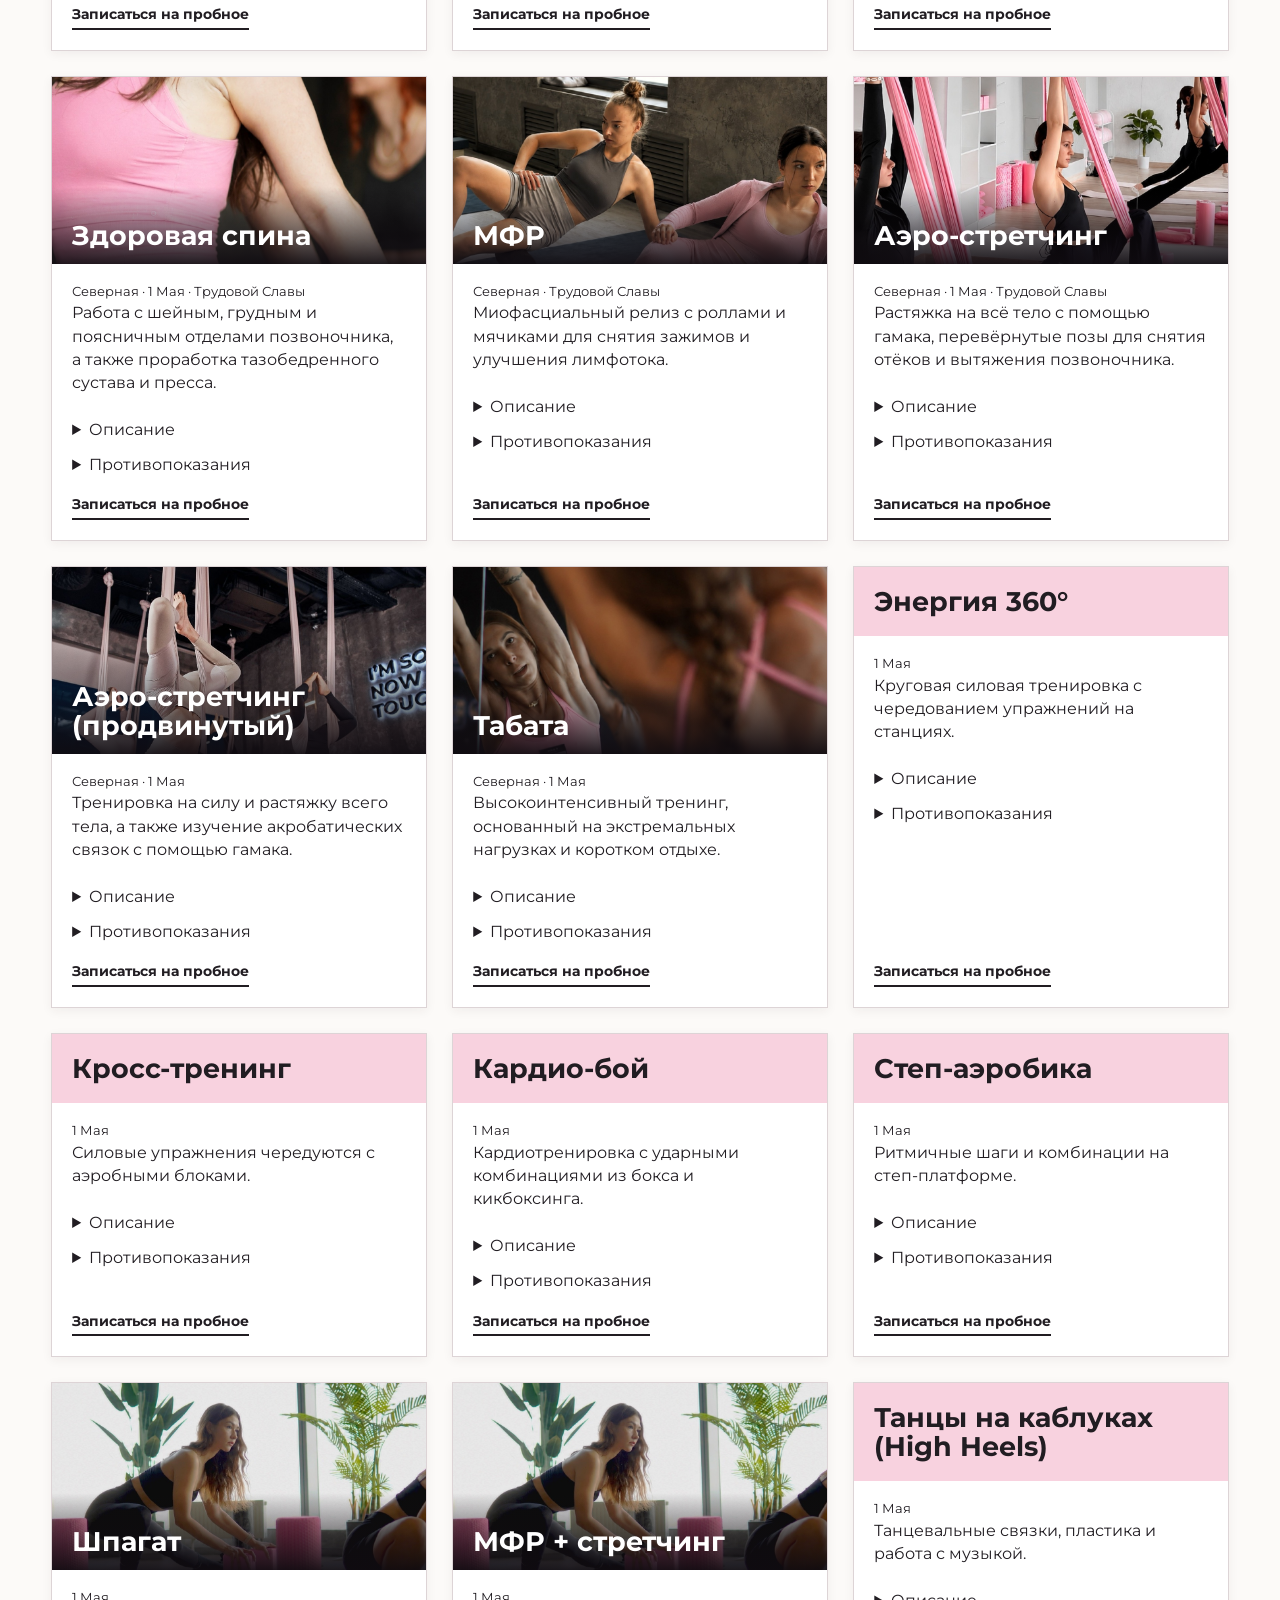
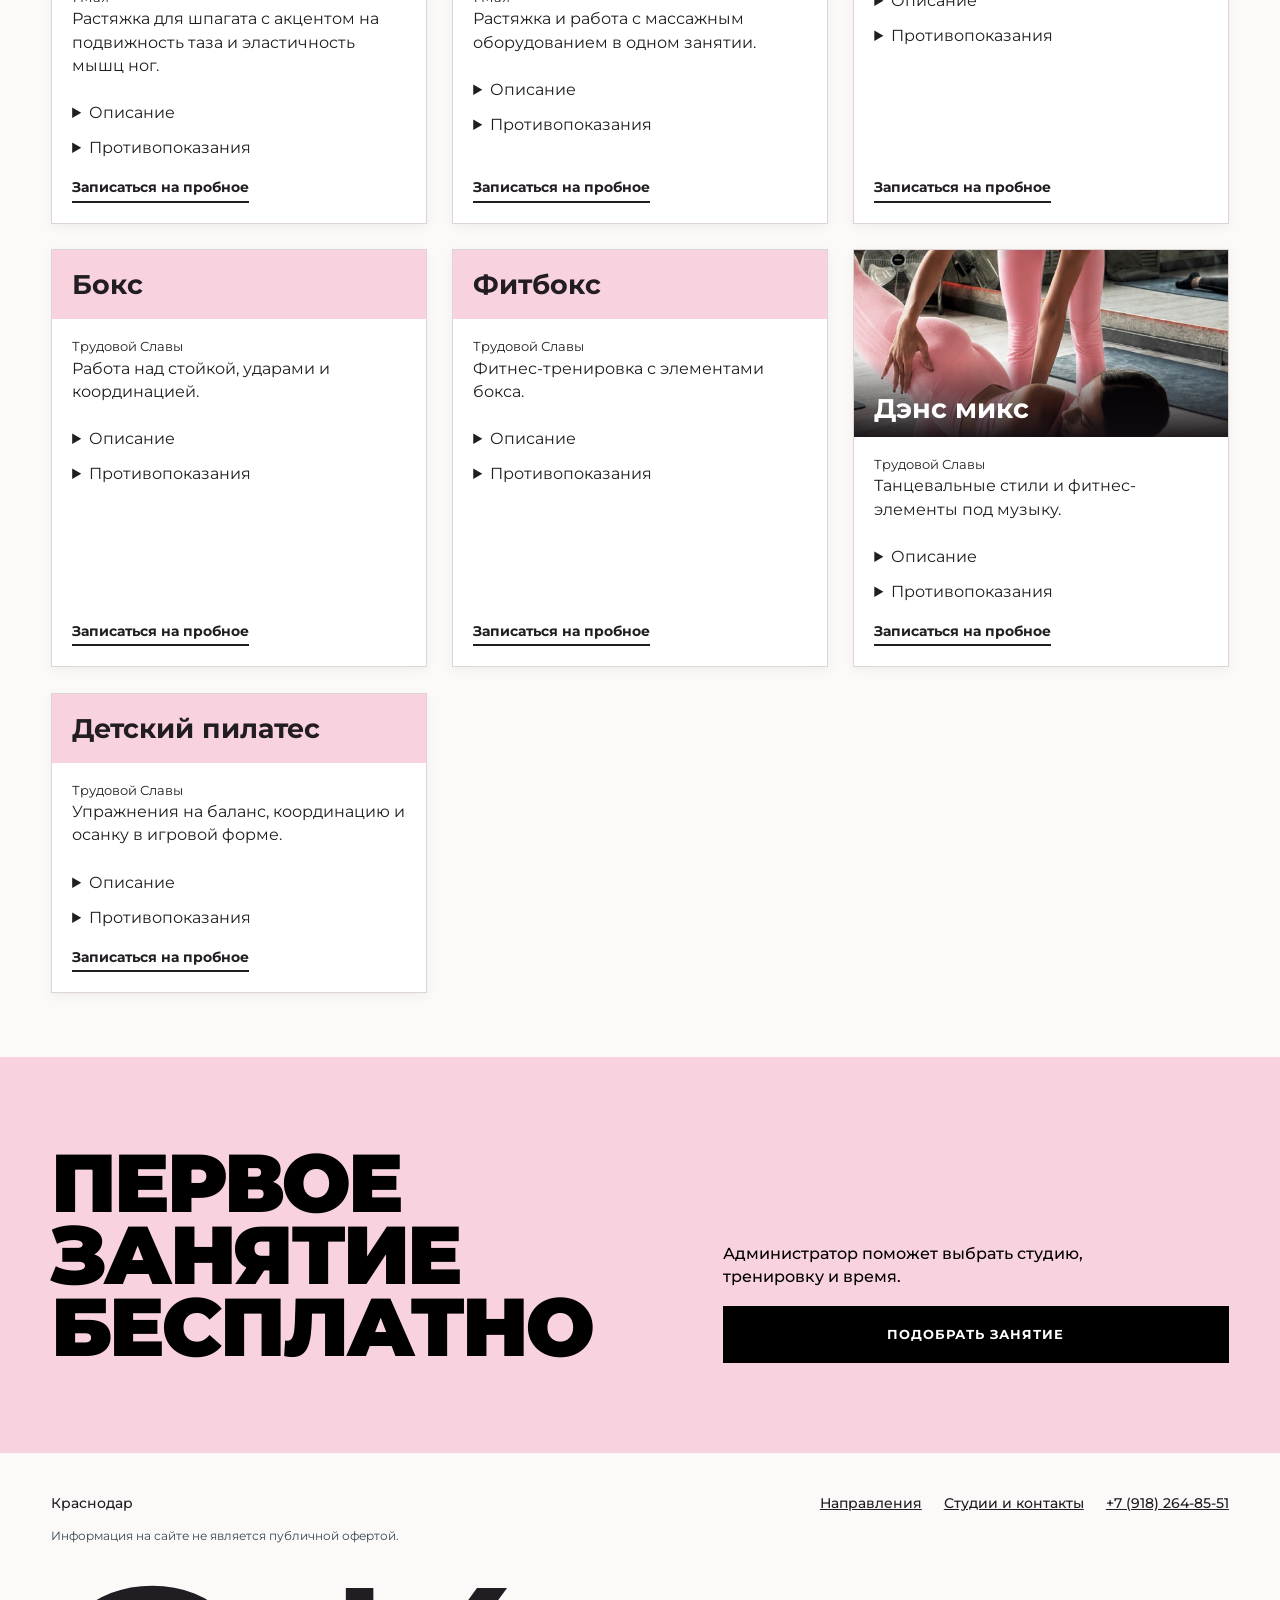
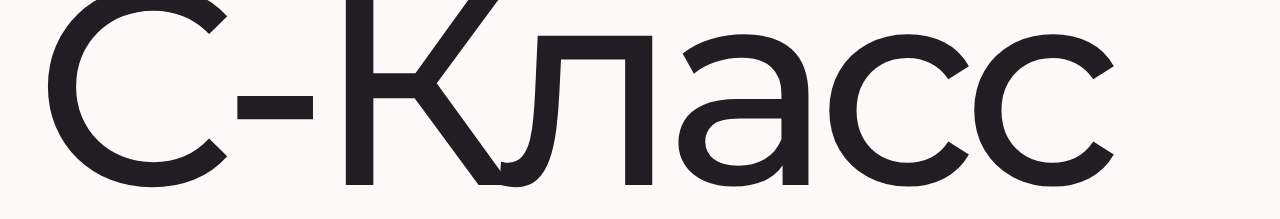
==== commit fa3ba380: "Сделать карточки занятий кликабельными и убрать стрелки" ====
--- a/directions.html
+++ b/directions.html
@@ -20,31 +20,31 @@
   <div class="filters"><label>Студия <select id="branchFilter"><option value="">Все студии</option><option value="severnaya">Северная</option><option value="1-maya">1 Мая</option><option value="trudovoy-slavy">Трудовой Славы</option></select></label>
   <label>Нагрузка <select id="levelFilter"><option value="">Любая</option><option value="1">Лёгкая</option><option value="2">Средняя</option><option value="3">Высокая</option><option value="unknown">Не указана</option></select></label></div>
   <div class="list" id="list">
-<article class="item" id="pilates" data-level="2" data-branches="severnaya 1-maya trudovoy-slavy"><div class="ph"><img src="img/pilates.jpg" alt="" loading="lazy"><h2>Пилатес</h2></div><div><small>Северная · 1 Мая · Трудовой Славы</small><p>На пилатесе вы учитесь сочетать движение с дыханием и чувствовать, как работают мышцы живота и спины.</p><a class="course-link" href="pilates.html">Подробнее о занятии →</a><a class="arrow" href="#booking">Записаться на пробное →</a></div></article>
-<article class="item" id="stretching" data-level="1" data-branches="severnaya 1-maya trudovoy-slavy"><div class="ph"><img src="img/stretching.jpg" alt="" loading="lazy"><h2>Стретчинг</h2></div><div><small>Северная · 1 Мая · Трудовой Славы</small><p>Стретчинг — занятие на гибкость, в котором сочетаются два вида растяжки.</p><a class="course-link" href="stretching.html">Подробнее о занятии →</a><a class="arrow" href="#booking">Записаться на пробное →</a></div></article>
-<article class="item" id="womens-health" data-level="1" data-branches="severnaya 1-maya trudovoy-slavy"><div class="ph"><img src="img/womens-health.jpg" alt="" loading="lazy"><h2>Женское здоровье</h2></div><div><small>Северная · 1 Мая · Трудовой Славы</small><p>Женское здоровье — мягкая тренировка с акцентом на мышцы тазового дна, живота и спины.</p><a class="course-link" href="womens-health.html">Подробнее о занятии →</a><a class="arrow" href="#booking">Записаться на пробное →</a></div></article>
-<article class="item" id="hatha" data-level="2" data-branches="severnaya 1-maya trudovoy-slavy"><div class="ph" id="yoga"><img src="img/hatha.jpg" alt="" loading="lazy"><h2>Хатха-йога</h2></div><div><small>Северная · 1 Мая · Трудовой Славы</small><p>На хатха-йоге вы осваиваете асаны — положения тела, в которых сочетаются работа мышц, дыхание и внимание.</p><a class="course-link" href="hatha.html">Подробнее о занятии →</a><a class="arrow" href="#booking">Записаться на пробное →</a></div></article>
-<article class="item" id="sculpt" data-level="3" data-branches="severnaya 1-maya trudovoy-slavy"><div class="ph"><img src="img/sculpt.jpg" alt="" loading="lazy"><h2>Скульпт</h2></div><div><small>Северная · 1 Мая · Трудовой Славы</small><p>Интенсивная тренировка: функциональная силовая работа на всё тело вместе с кардио-интервалами.</p><div class="course-details"><details><summary>Описание</summary><p>Силовая тренировка на все тело с использованием дополнительного оборудования. Благодаря комплексным упражнениям с использованием различного оборудования прорабатывается рельеф тела и формируется хорошо развитый мышечный корсет.</p><p>-коррекция фигуры, похудение;</p><p>-приобретение мышечного тонуса;</p><p>-благодаря разнообразным упражнениям отсутствует мышечное привыкание.</p><p>Одежда: спортивная форма, кроссовки</p></details><details><summary>Противопоказания</summary><p>острые инфекционные и воспалительные заболевания, повышенная температура. Недавние операции и травмы без разрешения врача. Острые боли в позвоночнике, мышцах и суставах. Обострение заболеваний опорно-двигательного аппарата. Серьёзные сердечно-сосудистые заболевания, при которых противопоказаны силовые нагрузки. Беременность. Выраженные нарушения равновесия и координации, препятствующие безопасному выполнению упражнений. Любые состояния, при которых врач рекомендовал временно исключить физическую активность или силовые нагрузки. Межпозвоночные грыжи и протрузии с выраженными симптомами.</p></details></div><a class="arrow" href="#booking">Записаться на пробное →</a></div></article>
-<article class="item" id="trx" data-level="3" data-branches="severnaya 1-maya trudovoy-slavy"><div class="ph"><img src="img/trx.jpg" alt="" loading="lazy"><h2>TRX</h2></div><div><small>Северная · 1 Мая · Трудовой Славы</small><p>Функциональная силовая тренировка: 80% на петлях, 20% без петель — на кардио и пресс.</p><div class="course-details"><details><summary>Описание</summary><p>Функциональная тренировка с весом собственного тела и доп оборудованием - ПЕТЛИ ТРХ. Направленная на укрепление всего тела, сжигание калорий и построение сухой эстетичной мускулатуры. 60% занятия - работа с петлями ТРХ.</p></details><details><summary>Противопоказания</summary><p>Острые инфекционные и воспалительные заболевания, повышенная температура. Недавние операции и травмы без разрешения врача. Острые боли в позвоночнике, мышцах и суставах. Обострение заболеваний опорно-двигательного аппарата. Выраженная нестабильность плечевых, локтевых, коленных и других суставов, препятствующая безопасному выполнению упражнений. Серьёзные сердечно-сосудистые заболевания, при которых противопоказаны силовые нагрузки. Беременность. Выраженные нарушения равновесия и координации. Любые состояния, при которых врач рекомендовал временно исключить физическую активность.</p></details></div><a class="arrow" href="#booking">Записаться на пробное →</a></div></article>
-<article class="item" id="glutes" data-level="2" data-branches="severnaya 1-maya trudovoy-slavy"><div class="ph"><img src="img/glutes.jpg" alt="" loading="lazy"><h2>3Д ягодицы</h2></div><div><small>Северная · 1 Мая · Трудовой Славы</small><p>Силовая тренировка на все группы мышц ягодиц и ног, в конце — пресс.</p><div class="course-details"><details><summary>Описание</summary><p>Занятие направлено на развитие больших, средних и малых ягодичных мышц, мышц бедра, стабилизаторов ТБС, а также мышц кора. Работа в 3-х плоскостях позволяет улучшить реальную функцию данных мышц, что будет способствовать не только эстетике, но и поддержанию здоровья всего опорно-двигательного аппарата. Посещая данную тренировку, можно улучшить форму ягодиц, немного увеличить объём, подтянуть мышцы ног, они станут более рельефными, будет подтягиваться внутренняя часть бедра. От правильной работы ягодиц будет зависеть осанка, здоровье позвоночника, коленных и тазобедренных суставов.</p></details><details><summary>Противопоказания</summary><p>острые инфекционные и воспалительные заболевания, повышенная температура. Недавние операции и травмы без разрешения врача. Острые боли в пояснице, тазобедренных, коленных и голеностопных суставах. Обострение заболеваний опорно-двигательного аппарата. Свежие травмы мышц, связок и сухожилий нижних конечностей. Выраженная нестабильность суставов, препятствующая безопасному выполнению упражнений. Серьёзные сердечно-сосудистые заболевания, при которых противопоказаны силовые нагрузки. Беременность. Любые состояния, при которых врач рекомендовал временно исключить физическую активность.</p></details></div><a class="arrow" href="#booking">Записаться на пробное →</a></div></article>
-<article class="item" id="flat-belly" data-level="2" data-branches="severnaya"><div class="ph"><img src="img/flat-belly.jpg" alt="" loading="lazy"><h2>Плоский живот</h2></div><div><small>Северная</small><p>Комплекс силовых упражнений на все мышцы пресса и спины с растяжкой в конце тренировки.</p><a class="arrow" href="#booking">Записаться на пробное →</a></div></article>
-<article class="item" id="flat-belly-mfr" data-level="2" data-branches="severnaya"><div class="ph"><img src="img/flat-belly-mfr.jpg" alt="" loading="lazy"><h2>Плоский живот + МФР</h2></div><div><small>Северная</small><p>Комплекс силовых упражнений на все мышцы пресса и спины с миофасциальным релизом на всё тело.</p><a class="arrow" href="#booking">Записаться на пробное →</a></div></article>
-<article class="item" id="healthy-back" data-level="2" data-branches="severnaya 1-maya trudovoy-slavy"><div class="ph"><img src="img/healthy-back.jpg" alt="" loading="lazy"><h2>Здоровая спина</h2></div><div><small>Северная · 1 Мая · Трудовой Славы</small><p>Работа с шейным, грудным и поясничным отделами позвоночника, а также проработка тазобедренного сустава и пресса.</p><div class="course-details"><details><summary>Описание</summary><p>Тренировка с акцентом на работу позвоночника и мышц спины. Направлена на улучшение подвижности позвоночника и таза, с применением дыхательных техник, а также активации мозжечка и вестибулярного аппарата. Благодаря занятию улучшается осанка, снижается степень напряжения в мышцах, улучшается работа тазового дна и мышц кора. Данная тренировка является профилактикой последствий сидячего и малоподвижного образа жизни.</p></details><details><summary>Противопоказания</summary><p>острые инфекционные и воспалительные заболевания, повышенная температура. Острые боли в позвоночнике невыясненного происхождения. Недавние травмы позвоночника, переломы и операции без разрешения врача. Обострение заболеваний опорно-двигательного аппарата с выраженным болевым синдромом. Межпозвоночные грыжи в острой фазе с выраженными неврологическими симптомами. Прогрессирующая мышечная слабость, онемение конечностей и другие острые неврологические нарушения. Серьёзные сердечно-сосудистые заболевания, при которых противопоказана физическая нагрузка. Беременность. Любые состояния, при которых врач рекомендовал временно исключить физическую активность.</p></details></div><a class="arrow" href="#booking">Записаться на пробное →</a></div></article>
-<article class="item" id="mfr" data-level="1" data-branches="severnaya trudovoy-slavy"><div class="ph"><img src="img/mfr.jpg" alt="" loading="lazy"><h2>МФР</h2></div><div><small>Северная · Трудовой Славы</small><p>Миофасциальный релиз с роллами и мячиками для снятия зажимов и улучшения лимфотока.</p><div class="course-details"><details><summary>Описание</summary><p>Восстановительная тренировка с использованием специальных массажных роллов, мячей и другого оборудования. Методика основана на мягком воздействии на мышцы и фасции с помощью контролируемого давления и прокатывания. Занятие направлено на снижение мышечного напряжения, улучшение подвижности и восстановление после физических нагрузок.</p><p>- Снижение мышечного напряжения;</p><p>- улучшение подвижности суставов и эластичности тканей;</p><p>- повышение качества восстановления после тренировок;</p><p>- уменьшение ощущения скованности в теле;</p><p>- улучшение осознанности движений и контроля над телом.</p><p>Одежда: удобная спортивная форма, носки.</p></details><details><summary>Противопоказания</summary><p>острые инфекционные и воспалительные заболевания, повышенная температура. Острые травмы и повреждения мягких тканей. Воспалительные процессы, отёки и гематомы в зоне воздействия. Тромбозы и тромбофлебит. Варикозное расширение вен в выраженной форме в области воздействия. Кожные заболевания и повреждения кожных покровов. Онкологические заболевания требуют согласования с лечащим врачом. Выраженный болевой синдром неясного происхождения.</p></details></div><a class="arrow" href="#booking">Записаться на пробное →</a></div></article>
-<article class="item" id="aero" data-level="2" data-branches="severnaya 1-maya trudovoy-slavy"><div class="ph"><img src="img/aero.jpg" alt="" loading="lazy"><h2>Аэро-стретчинг</h2></div><div><small>Северная · 1 Мая · Трудовой Славы</small><p>Растяжка на всё тело с помощью гамака, перевёрнутые позы для снятия отёков и вытяжения позвоночника.</p><div class="course-details"><details><summary>Описание</summary><p>Тренировка на увеличение гибкости и мобильности тела с использованием гамака, включающая элементы воздушной гимнастики. Основное отличие тренировок в воздухе на гамаках состоит в перевернутых положениях тела. Это единственная фитнес-программа, включающая в себя декомпрессионный переворот, который снижает влияние осевой нагрузки на позвоночник. За счет гамака тело ощущается как в невесомости или в воде. Также в заданиях на стретчинг гамак позволяет гостям больше расслабиться - растяжка происходит мягче, что позволяет деликатно улучшать эластичность мышц.  Аэро-стретчинг - это комплексная проработка всего тела, где также хорошо улучшается функция мозжечка и вестибулярного аппарата</p></details><details><summary>Противопоказания</summary><p>Острые инфекционные и воспалительные заболевания, повышенная температура. Недавние операции, травмы и период реабилитации без разрешения врача. Острые боли и обострение заболеваний позвоночника и суставов. Нестабильность позвоночника и выраженные межпозвоночные грыжи с неврологическими симптомами. Серьёзные сердечно-сосудистые заболевания, при которых противопоказана физическая нагрузка. Выраженные нарушения вестибулярного аппарата, частые головокружения. Недавние операции на глазах, отслойка сетчатки и заболевания глаз, при которых противопоказаны перевёрнутые положения. Беременность. Любые состояния, при которых врач рекомендовал исключить растяжку, подвесные или перевёрнутые положения.</p></details></div><a class="arrow" href="#booking">Записаться на пробное →</a></div></article>
-<article class="item" id="aero-pro" data-level="3" data-branches="severnaya 1-maya"><div class="ph"><img src="img/aero-pro.jpg" alt="" loading="lazy"><h2>Аэро-стретчинг (продвинутый)</h2></div><div><small>Северная · 1 Мая</small><p>Тренировка на силу и растяжку всего тела, а также изучение акробатических связок с помощью гамака.</p><div class="course-details"><details><summary>Описание</summary><p>Продвинутый уровень тренировки - с использованием гамака, изучение акроботических связок и воздушной гимнастики. Присутствуют силовые упражнения для мышц всего тела, а также продвинутая растяжка. Улучшаются функции вестибулярного аппарата.</p></details><details><summary>Противопоказания</summary><p>Острые инфекционные и воспалительные заболевания, повышенная температура. Недавние операции, травмы и период реабилитации без разрешения врача. Острые боли и обострение заболеваний позвоночника и суставов. Нестабильность позвоночника и выраженные межпозвоночные грыжи с неврологическими симптомами. Серьёзные сердечно-сосудистые заболевания, при которых противопоказана физическая нагрузка. Выраженные нарушения вестибулярного аппарата, частые головокружения. Недавние операции на глазах, отслойка сетчатки и заболевания глаз, при которых противопоказаны перевёрнутые положения. Беременность. Любые состояния, при которых врач рекомендовал исключить растяжку, подвесные или перевёрнутые положения.</p></details></div><a class="arrow" href="#booking">Записаться на пробное →</a></div></article>
-<article class="item" id="tabata" data-level="3" data-branches="severnaya 1-maya"><div class="ph"><img src="img/tabata.jpg" alt="" loading="lazy"><h2>Табата</h2></div><div><small>Северная · 1 Мая</small><p>Высокоинтенсивный тренинг, основанный на экстремальных нагрузках и коротком отдыхе.</p><div class="course-details"><details><summary>Описание</summary><p>Высокоинтенсивный интервальный тренинг, представляющий собой комплекс тренировочных блоков, чередующихся с кратковременным отдыхом. Тренировка способствует похудению, улучшению физических качеств, повышает аэробную и анаэробную выносливость.</p><p>Форма одежды: КРОССОВКИ, футболка, лосины</p></details><details><summary>Противопоказания</summary><p>острые инфекционные и воспалительные заболевания, повышенная температура. Серьёзные сердечно-сосудистые заболевания, при которых противопоказаны высокоинтенсивные нагрузки. Беременность. Нарушения сердечного ритма, сопровождающиеся симптомами или ограничениями физической активности. Недавние операции и травмы без разрешения врача. Острые боли в позвоночнике, мышцах и суставах. Обострение заболеваний опорно-двигательного аппарата. Выраженные нарушения равновесия и координации. Любые состояния, при которых врач рекомендовал исключить высокоинтенсивные физические нагрузки.</p></details></div><a class="arrow" href="#booking">Записаться на пробное →</a></div></article>
-<article class="item" id="energy" data-level="" data-branches="1-maya"><div class="ph text-cover"><h2>Энергия 360°</h2></div><div><small>1 Мая</small><p>Круговая силовая тренировка с чередованием упражнений на станциях.</p><div class="course-details"><details><summary>Описание</summary><p>Динамичная круговая тренировка, направленная на комплексное укрепление всех основных мышечных групп, развитие силы, выносливости и повышение общего тонуса организма.</p><p>Занятие построено по принципу чередования упражнений на разных станциях с небольшими интервалами отдыха. Программа сочетает силовые, функциональные и кардиоупражнения с использованием собственного веса и дополнительного оборудования.</p><p>Укрепление мышц всего тела;</p><p>Развитие силы и общей выносливости;</p><p>Улучшение координации и баланса;</p><p>Повышение функциональных возможностей организма;</p><p>Увеличение энергозатрат.</p><p>Одежда: спортивная форма, кроссовки</p></details><details><summary>Противопоказания</summary><p>острые инфекционные и воспалительные заболевания, повышенная температура тела. Заболевания сердечно-сосудистой системы, при которых противопоказаны интенсивные физические нагрузки. Беременность. Недавние операции и травмы до завершения реабилитации. Обострение заболеваний позвоночника и суставов. Выраженные нарушения равновесия и координации. Любые состояния, при которых врач рекомендовал ограничить интенсивную физическую активность.</p></details></div><a class="arrow" href="#booking">Записаться на пробное →</a></div></article>
-<article class="item" id="cross" data-level="" data-branches="1-maya"><div class="ph text-cover"><h2>Кросс-тренинг</h2></div><div><small>1 Мая</small><p>Силовые упражнения чередуются с аэробными блоками.</p><div class="course-details"><details><summary>Описание</summary><p>Тренировка, направленная на развитие всех физических качеств, за счет чередование аэробной и силовой нагрузки. Подходит для решения следующих целей:</p><p>1. Снижение веса тела; 2. Увеличение функциональной силы;</p><p>3. Улучшение координации движений;</p><p>4. Улучшение показателей всех физических качеств.</p><p>Рекомендуется посещать занимающимся, имеющим уже тренировочный опыт! Одежда: кроссовки, спортивная одежда</p></details><details><summary>Противопоказания</summary><p>острые заболевания, повышенная температура, инфекционные и воспалительные процессы, серьёзные заболевания сердечно-сосудистой системы, при которых противопоказаны интенсивные нагрузки, недавние операции, травмы и период реабилитации без разрешения врача, обострение заболеваний позвоночника и суставов, острые боли в спине, мышцах и суставах, выраженные нарушения координации и головокружения, беременность. Любые состояния, при которых врач рекомендовал ограничить интенсивную физическую активность.</p></details></div><a class="arrow" href="#booking">Записаться на пробное →</a></div></article>
-<article class="item" id="fight" data-level="" data-branches="1-maya"><div class="ph text-cover"><h2>Кардио-бой</h2></div><div><small>1 Мая</small><p>Кардиотренировка с ударными комбинациями из бокса и кикбоксинга.</p><div class="course-details"><details><summary>Описание</summary><p>Энергичная кардиотренировка с элементами бокса, кикбоксинга и других боевых искусств, объединяющая ударные комбинации руками и ногами с интенсивными аэробными упражнениями. Занятие проходит под ритмичную музыку и направлено на развитие общей выносливости и координации движений, укрепление мышц всего тела, улучшение скорости реакции и ловкости, повышение интенсивности энергозатрат, снятие эмоционального напряжения и получение заряда энергии. Тренировка проходит без контактного боя и спаррингов.</p></details><details><summary>Противопоказания</summary><p>Острые инфекционные и воспалительные заболевания, повышенная температура тела. Серьёзные заболевания сердечно-сосудистой и дыхательной систем, при которых противопоказаны интенсивные физические нагрузки. Травмы и заболевания позвоночника, суставов и связок в стадии обострения. Недавние хирургические вмешательства и период восстановления без допуска врача. Выраженные нарушения координации, головокружения. Беременность. Другие состояния, при которых врачом рекомендовано ограничение интенсивной физической активности.</p></details></div><a class="arrow" href="#booking">Записаться на пробное →</a></div></article>
-<article class="item" id="step" data-level="" data-branches="1-maya"><div class="ph text-cover"><h2>Степ-аэробика</h2></div><div><small>1 Мая</small><p>Ритмичные шаги и комбинации на степ-платформе.</p><div class="course-details"><details><summary>Описание</summary><p>Энергичная кардиотренировка, которая сочетает ритмичные шаги на специальной платформе (степе) с танцевальными движениями. Во время тренировки активно включаются мышцы ног за счёт подъёмов на степ и спусков, мышцы пресса и спины - как стабилизаторы при смене направлений и балансе. Польза степ‑аэробики заключается в укреплении сердечно‑сосудистой системы, прокачке координации и чувства ритма, улучшении формы ног и ягодиц и эмоциональном подъёме. Инструктор всегда рядом: покажет, как правильно ставить стопу, держать корпус и распределять нагрузку, чтобы тренировка была не только эффективной, но и безопасной. Форма одежды: спортивная форма, кроссовки.</p></details><details><summary>Противопоказания</summary><p>острые инфекционные и воспалительные заболевания, повышенная температура. Серьёзные заболевания сердечно-сосудистой системы, при которых противопоказаны интенсивные нагрузки. Недавние травмы и операции, особенно на нижних конечностях. Обострение заболеваний коленных, тазобедренных и голеностопных суставов. Выраженные нарушения равновесия и координации, частые головокружения. Острые боли в позвоночнике и суставах. Беременность. Любые состояния, при которых врач рекомендовал ограничить кардионагрузки. Варикозное расширение вен с выраженными симптомами.</p><p>Хронические заболевания опорно-двигательного аппарата. Значительный избыточный вес, сопровождающийся болями в суставах.</p></details></div><a class="arrow" href="#booking">Записаться на пробное →</a></div></article>
-<article class="item" id="split" data-level="2" data-branches="1-maya"><div class="ph"><img src="img/split.jpg" alt="" loading="lazy"><h2>Шпагат</h2></div><div><small>1 Мая</small><p>Растяжка для шпагата с акцентом на подвижность таза и эластичность мышц ног.</p><div class="course-details"><details><summary>Описание</summary><p>На занятии прорабатывают мышцы ног в трёх плоскостях. Тренировка подходит для среднего и продвинутого уровня подготовки. Новичкам студия рекомендует начать с МФР и стретчинга.</p></details><details><summary>Противопоказания</summary><p>Острые инфекционные и воспалительные заболевания, повышенная температура. Свежие травмы мышц, связок и сухожилий, особенно в области таза и нижних конечностей. Недавние операции и период реабилитации без разрешения врача. Острые боли в тазобедренных, коленных суставах и позвоночнике. Обострение заболеваний опорно-двигательного аппарата. Выраженная нестабильность тазобедренных и коленных суставов. Серьёзные заболевания сердечно-сосудистой системы, при которых противопоказана физическая нагрузка. Беременность. Любые состояния, при которых врач рекомендовал исключить интенсивную растяжку. Гипермобильность суставов. Дисплазия тазобедренных суставов. Хронические заболевания позвоночника и суставов. Варикозное расширение вен с выраженными симптомами.</p></details></div><a class="arrow" href="#booking">Записаться на пробное →</a></div></article>
-<article class="item" id="stretch-mfr" data-level="" data-branches="1-maya"><div class="ph"><img src="img/split.jpg" alt="" loading="lazy"><h2>МФР + стретчинг</h2></div><div><small>1 Мая</small><p>Растяжка и работа с массажным оборудованием в одном занятии.</p><div class="course-details"><details><summary>Описание</summary><p>Комбинированное занятие, направленное на улучшение гибкости, подвижности суставов и общее восстановление мышц. Программа построена по принципу баланса: 50% времени уделяется миофасциальному релизу (МФР), 50% — упражнениям на растяжку. В первой части занятия выполняется МФР — работа с мышцами и фасциями с использованием роллов и массажных мячей. Это помогает снять мышечное напряжение, улучшить кровообращение, уменьшить зажимы и подготовить тело к более эффективной растяжке. Во второй части тренировки выполняются упражнения на стретчинг: мягкая, контролируемая растяжка основных мышечных групп. Тренировка подходит для любого уровня подготовки, включая начинающих. Рекомендуется как для восстановления после силовых и кардионагрузок, так и в качестве самостоятельного занятия для улучшения подвижности и самочувствия.</p></details><details><summary>Противопоказания</summary><p>острые инфекционные и воспалительные заболевания, повышенная температура. Свежие травмы мышц, связок, сухожилий и суставов. Недавние операции и период реабилитации без разрешения врача. Острые боли в позвоночнике и суставах. Обострение заболеваний опорно-двигательного аппарата. Выраженная нестабильность суставов и позвоночника. Серьёзные сердечно-сосудистые заболевания, при которых противопоказана физическая нагрузка. Беременность. Любые состояния, при которых врач рекомендовал исключить упражнения на растяжку. Межпозвоночные грыжи и протрузии с выраженными симптомами. Гипермобильность суставов. Варикозное расширение вен с выраженными симптомами. Хронические заболевания позвоночника и суставов.</p></details></div><a class="arrow" href="#booking">Записаться на пробное →</a></div></article>
-<article class="item" id="heels" data-level="" data-branches="1-maya"><div class="ph text-cover"><h2>Танцы на каблуках (High Heels)</h2></div><div><small>1 Мая</small><p>Танцевальные связки, пластика и работа с музыкой.</p><div class="course-details"><details><summary>Описание</summary><p>High Heels - это танец, в котором раскрывается женственность и многогранность. Диалог тела с музыкой, рассказанный силой, нежностью и грацией. Но главное: в направлении High Heels нет никаких рамок и ограничений — это позволяет каждому внести в танец что-то новое. Одежда:наколленики,лосины,футболка,носочки или туфли на каблуках</p></details><details><summary>Противопоказания</summary><p>острые инфекционные и воспалительные заболевания, повышенная температура. Свежие травмы нижних конечностей, растяжения и разрывы связок. Недавние операции и период реабилитации без разрешения врача. Острые боли в позвоночнике, тазобедренных, коленных и голеностопных суставах. Выраженная нестабильность голеностопных и коленных суставов. Обострение заболеваний опорно-двигательного аппарата. Серьёзные сердечно-сосудистые заболевания, при которых противопоказана интенсивная физическая нагрузка. Беременность. Выраженные нарушения равновесия и координации, частые головокружения. Варикозное расширение вен. Любые состояния, при которых врач рекомендовал исключить танцевальные нагрузки.</p></details></div><a class="arrow" href="#booking">Записаться на пробное →</a></div></article>
-<article class="item" id="boxing" data-level="" data-branches="trudovoy-slavy"><div class="ph text-cover"><h2>Бокс</h2></div><div><small>Трудовой Славы</small><p>Работа над стойкой, ударами и координацией.</p><div class="course-details"><details><summary>Описание</summary><p>Тренировка по боксу, направленная на развитие физической силы, выносливости, скорости и координации движений. В программе используются элементы боксёрской техники, отработка ударов, передвижений, защитных действий и общефизические упражнения. Занятие позволяет комплексно проработать мышцы всего тела и развить функциональные возможности организма.</p><p>- Развитие силы, скорости и выносливости;</p><p>- улучшение координации и реакции;</p><p>- укрепление мышц всего тела;</p><p>- повышение общей физической подготовки;</p><p>- активное расходование калорий и повышение мышечного тонуса.</p><p>Одежда: спортивная форма, кроссовки. При желании можно взять с собой боксёрские перчатки или бинты.</p></details><details><summary>Противопоказания</summary><p>острые инфекционные и воспалительные заболевания, повышенная температура. Недавние операции и травмы без разрешения врача. Острые боли в позвоночнике, мышцах и суставах. Обострение заболеваний опорно-двигательного аппарата. Травмы кистей, запястий и плечевых суставов. Серьёзные сердечно-сосудистые заболевания, при которых противопоказаны интенсивные нагрузки. Неконтролируемая артериальная гипертензия. Заболевания и травмы, при которых противопоказаны ударные нагрузки.</p></details></div><a class="arrow" href="#booking">Записаться на пробное →</a></div></article>
-<article class="item" id="fitbox" data-level="" data-branches="trudovoy-slavy"><div class="ph text-cover"><h2>Фитбокс</h2></div><div><small>Трудовой Славы</small><p>Фитнес-тренировка с элементами бокса.</p><div class="course-details"><details><summary>Описание</summary><p>Энергичная функциональная тренировка, объединяющая элементы бокса и аэробной нагрузки. В программе используются комбинации ударов руками и ногами, перемещения, кардиоупражнения и силовые элементы. Занятие проходит в интенсивном темпе под музыку и направлено на комплексное развитие физических качеств.</p><p>- Развитие общей выносливости и силы;</p><p>- укрепление мышц всего тела;</p><p>- улучшение скорости реакции и координации;</p><p>- активное расходование калорий и коррекция фигуры;</p><p>- повышение мышечного тонуса и работоспособности.</p><p>Одежда: спортивная форма, кроссовки.</p></details><details><summary>Противопоказания</summary><p>острые инфекционные и воспалительные заболевания, повышенная температура. Недавние операции и травмы без разрешения врача. Острые боли в позвоночнике, мышцах и суставах. Обострение заболеваний опорно-двигательного аппарата. Травмы кистей, запястий, коленей и плечевых суставов. Серьёзные сердечно-сосудистые заболевания, при которых противопоказана интенсивная кардионагрузка. Неконтролируемая артериальная гипертензия.</p></details></div><a class="arrow" href="#booking">Записаться на пробное →</a></div></article>
-<article class="item" id="dance" data-level="" data-branches="trudovoy-slavy"><div class="ph"><img src="img/barre.jpg" alt="" loading="lazy"><h2>Дэнс микс</h2></div><div><small>Трудовой Славы</small><p>Танцевальные стили и фитнес-элементы под музыку.</p><div class="course-details"><details><summary>Описание</summary><p>Танцевальная тренировка, объединяющая различные танцевальные стили и фитнес-элементы. Занятие проходит под энергичную музыку и включает разучивание танцевальных связок, ритмичные движения и кардионагрузку. Тренировка помогает раскрыть пластичность, развить чувство ритма и получить удовольствие от движения.</p><p>- Развитие координации и чувства ритма;</p><p>- улучшение выносливости и работы сердечно-сосудистой системы;</p><p>- повышение мышечного тонуса;</p><p>- активное расходование калорий;</p><p>- развитие пластичности и свободы движений.</p><p>Одежда: удобная спортивная форма, кроссовки.</p></details><details><summary>Противопоказания</summary><p>острые инфекционные и воспалительные заболевания, повышенная температура. Недавние операции и травмы без разрешения врача. Острые боли в позвоночнике, мышцах и суставах. Обострение заболеваний опорно-двигательного аппарата. Серьёзные сердечно-сосудистые заболевания, при которых противопоказана кардионагрузка. Неконтролируемая артериальная гипертензия. Выраженные нарушения равновесия и координации.</p></details></div><a class="arrow" href="#booking">Записаться на пробное →</a></div></article>
-<article class="item" id="kids" data-level="" data-branches="trudovoy-slavy"><div class="ph text-cover"><h2>Детский пилатес</h2></div><div><small>Трудовой Славы</small><p>Упражнения на баланс, координацию и осанку в игровой форме.</p><div class="course-details"><details><summary>Описание</summary><p>Комплекс занятий, направленный на гармоничное физическое развитие ребёнка. Через специальные упражнения, игровые элементы и работу с дополнительным оборудованием дети развивают гибкость, координацию, равновесие и укрепляют мышечный корсет.</p><p>ПОЛЬЗА ЗАНЯТИЙ:</p><p>- формирование правильной осанки;</p><p>- укрепление мышц спины и пресса;</p><p>- развитие гибкости и подвижности суставов;</p><p>- улучшение координации движений и чувства баланса с помощью упражнений нейрогимнастики;</p><p>- укрепление мышц стоп;</p><p>- развитие двигательных навыков и общей физической подготовки.</p><p>Одежда: удобная спортивная одежда, не сковывающая движения (футболка, лосины или спортивные шорты). Занятия проводятся босиком или в нескользящих носочках. Волосы желательно собрать. Рекомендуется взять с собой бутылочку воды.</p></details><details><summary>Противопоказания</summary><p>острые инфекционные и воспалительные заболевания, повышенная температура тела, обострение хронических заболеваний, острые травмы и состояния, при которых физическая нагрузка запрещена врачом, индивидуальные медицинские ограничения на физическую активность. При наличии хронических заболеваний и особенностей опорно-двигательного аппарата необходима предварительная консультация врача.</p></details></div><a class="arrow" href="#booking">Записаться на пробное →</a></div></article></div><p id="empty" hidden>Для этой студии нет направлений с выбранной нагрузкой.</p>
+<article class="item linked-course" id="pilates" data-level="2" data-branches="severnaya 1-maya trudovoy-slavy"><div class="ph"><img src="img/pilates.jpg" alt="" loading="lazy"><h2>Пилатес</h2></div><div><small>Северная · 1 Мая · Трудовой Славы</small><p>На пилатесе вы учитесь сочетать движение с дыханием и чувствовать, как работают мышцы живота и спины.</p><a class="course-link" aria-label="Подробнее о занятии: Пилатес" href="pilates.html">Подробнее о занятии</a><a class="arrow" href="#booking">Записаться на пробное</a></div></article>
+<article class="item linked-course" id="stretching" data-level="1" data-branches="severnaya 1-maya trudovoy-slavy"><div class="ph"><img src="img/stretching.jpg" alt="" loading="lazy"><h2>Стретчинг</h2></div><div><small>Северная · 1 Мая · Трудовой Славы</small><p>Стретчинг — занятие на гибкость, в котором сочетаются два вида растяжки.</p><a class="course-link" aria-label="Подробнее о занятии: Стретчинг" href="stretching.html">Подробнее о занятии</a><a class="arrow" href="#booking">Записаться на пробное</a></div></article>
+<article class="item linked-course" id="womens-health" data-level="1" data-branches="severnaya 1-maya trudovoy-slavy"><div class="ph"><img src="img/womens-health.jpg" alt="" loading="lazy"><h2>Женское здоровье</h2></div><div><small>Северная · 1 Мая · Трудовой Славы</small><p>Женское здоровье — мягкая тренировка с акцентом на мышцы тазового дна, живота и спины.</p><a class="course-link" aria-label="Подробнее о занятии: Женское здоровье" href="womens-health.html">Подробнее о занятии</a><a class="arrow" href="#booking">Записаться на пробное</a></div></article>
+<article class="item linked-course" id="hatha" data-level="2" data-branches="severnaya 1-maya trudovoy-slavy"><div class="ph" id="yoga"><img src="img/hatha.jpg" alt="" loading="lazy"><h2>Хатха-йога</h2></div><div><small>Северная · 1 Мая · Трудовой Славы</small><p>На хатха-йоге вы осваиваете асаны — положения тела, в которых сочетаются работа мышц, дыхание и внимание.</p><a class="course-link" aria-label="Подробнее о занятии: Хатха-йога" href="hatha.html">Подробнее о занятии</a><a class="arrow" href="#booking">Записаться на пробное</a></div></article>
+<article class="item" id="sculpt" data-level="3" data-branches="severnaya 1-maya trudovoy-slavy"><div class="ph"><img src="img/sculpt.jpg" alt="" loading="lazy"><h2>Скульпт</h2></div><div><small>Северная · 1 Мая · Трудовой Славы</small><p>Интенсивная тренировка: функциональная силовая работа на всё тело вместе с кардио-интервалами.</p><div class="course-details"><details><summary>Описание</summary><p>Силовая тренировка на все тело с использованием дополнительного оборудования. Благодаря комплексным упражнениям с использованием различного оборудования прорабатывается рельеф тела и формируется хорошо развитый мышечный корсет.</p><p>-коррекция фигуры, похудение;</p><p>-приобретение мышечного тонуса;</p><p>-благодаря разнообразным упражнениям отсутствует мышечное привыкание.</p><p>Одежда: спортивная форма, кроссовки</p></details><details><summary>Противопоказания</summary><p>острые инфекционные и воспалительные заболевания, повышенная температура. Недавние операции и травмы без разрешения врача. Острые боли в позвоночнике, мышцах и суставах. Обострение заболеваний опорно-двигательного аппарата. Серьёзные сердечно-сосудистые заболевания, при которых противопоказаны силовые нагрузки. Беременность. Выраженные нарушения равновесия и координации, препятствующие безопасному выполнению упражнений. Любые состояния, при которых врач рекомендовал временно исключить физическую активность или силовые нагрузки. Межпозвоночные грыжи и протрузии с выраженными симптомами.</p></details></div><a class="arrow" href="#booking">Записаться на пробное</a></div></article>
+<article class="item" id="trx" data-level="3" data-branches="severnaya 1-maya trudovoy-slavy"><div class="ph"><img src="img/trx.jpg" alt="" loading="lazy"><h2>TRX</h2></div><div><small>Северная · 1 Мая · Трудовой Славы</small><p>Функциональная силовая тренировка: 80% на петлях, 20% без петель — на кардио и пресс.</p><div class="course-details"><details><summary>Описание</summary><p>Функциональная тренировка с весом собственного тела и доп оборудованием - ПЕТЛИ ТРХ. Направленная на укрепление всего тела, сжигание калорий и построение сухой эстетичной мускулатуры. 60% занятия - работа с петлями ТРХ.</p></details><details><summary>Противопоказания</summary><p>Острые инфекционные и воспалительные заболевания, повышенная температура. Недавние операции и травмы без разрешения врача. Острые боли в позвоночнике, мышцах и суставах. Обострение заболеваний опорно-двигательного аппарата. Выраженная нестабильность плечевых, локтевых, коленных и других суставов, препятствующая безопасному выполнению упражнений. Серьёзные сердечно-сосудистые заболевания, при которых противопоказаны силовые нагрузки. Беременность. Выраженные нарушения равновесия и координации. Любые состояния, при которых врач рекомендовал временно исключить физическую активность.</p></details></div><a class="arrow" href="#booking">Записаться на пробное</a></div></article>
+<article class="item" id="glutes" data-level="2" data-branches="severnaya 1-maya trudovoy-slavy"><div class="ph"><img src="img/glutes.jpg" alt="" loading="lazy"><h2>3Д ягодицы</h2></div><div><small>Северная · 1 Мая · Трудовой Славы</small><p>Силовая тренировка на все группы мышц ягодиц и ног, в конце — пресс.</p><div class="course-details"><details><summary>Описание</summary><p>Занятие направлено на развитие больших, средних и малых ягодичных мышц, мышц бедра, стабилизаторов ТБС, а также мышц кора. Работа в 3-х плоскостях позволяет улучшить реальную функцию данных мышц, что будет способствовать не только эстетике, но и поддержанию здоровья всего опорно-двигательного аппарата. Посещая данную тренировку, можно улучшить форму ягодиц, немного увеличить объём, подтянуть мышцы ног, они станут более рельефными, будет подтягиваться внутренняя часть бедра. От правильной работы ягодиц будет зависеть осанка, здоровье позвоночника, коленных и тазобедренных суставов.</p></details><details><summary>Противопоказания</summary><p>острые инфекционные и воспалительные заболевания, повышенная температура. Недавние операции и травмы без разрешения врача. Острые боли в пояснице, тазобедренных, коленных и голеностопных суставах. Обострение заболеваний опорно-двигательного аппарата. Свежие травмы мышц, связок и сухожилий нижних конечностей. Выраженная нестабильность суставов, препятствующая безопасному выполнению упражнений. Серьёзные сердечно-сосудистые заболевания, при которых противопоказаны силовые нагрузки. Беременность. Любые состояния, при которых врач рекомендовал временно исключить физическую активность.</p></details></div><a class="arrow" href="#booking">Записаться на пробное</a></div></article>
+<article class="item" id="flat-belly" data-level="2" data-branches="severnaya"><div class="ph"><img src="img/flat-belly.jpg" alt="" loading="lazy"><h2>Плоский живот</h2></div><div><small>Северная</small><p>Комплекс силовых упражнений на все мышцы пресса и спины с растяжкой в конце тренировки.</p><a class="arrow" href="#booking">Записаться на пробное</a></div></article>
+<article class="item" id="flat-belly-mfr" data-level="2" data-branches="severnaya"><div class="ph"><img src="img/flat-belly-mfr.jpg" alt="" loading="lazy"><h2>Плоский живот + МФР</h2></div><div><small>Северная</small><p>Комплекс силовых упражнений на все мышцы пресса и спины с миофасциальным релизом на всё тело.</p><a class="arrow" href="#booking">Записаться на пробное</a></div></article>
+<article class="item" id="healthy-back" data-level="2" data-branches="severnaya 1-maya trudovoy-slavy"><div class="ph"><img src="img/healthy-back.jpg" alt="" loading="lazy"><h2>Здоровая спина</h2></div><div><small>Северная · 1 Мая · Трудовой Славы</small><p>Работа с шейным, грудным и поясничным отделами позвоночника, а также проработка тазобедренного сустава и пресса.</p><div class="course-details"><details><summary>Описание</summary><p>Тренировка с акцентом на работу позвоночника и мышц спины. Направлена на улучшение подвижности позвоночника и таза, с применением дыхательных техник, а также активации мозжечка и вестибулярного аппарата. Благодаря занятию улучшается осанка, снижается степень напряжения в мышцах, улучшается работа тазового дна и мышц кора. Данная тренировка является профилактикой последствий сидячего и малоподвижного образа жизни.</p></details><details><summary>Противопоказания</summary><p>острые инфекционные и воспалительные заболевания, повышенная температура. Острые боли в позвоночнике невыясненного происхождения. Недавние травмы позвоночника, переломы и операции без разрешения врача. Обострение заболеваний опорно-двигательного аппарата с выраженным болевым синдромом. Межпозвоночные грыжи в острой фазе с выраженными неврологическими симптомами. Прогрессирующая мышечная слабость, онемение конечностей и другие острые неврологические нарушения. Серьёзные сердечно-сосудистые заболевания, при которых противопоказана физическая нагрузка. Беременность. Любые состояния, при которых врач рекомендовал временно исключить физическую активность.</p></details></div><a class="arrow" href="#booking">Записаться на пробное</a></div></article>
+<article class="item" id="mfr" data-level="1" data-branches="severnaya trudovoy-slavy"><div class="ph"><img src="img/mfr.jpg" alt="" loading="lazy"><h2>МФР</h2></div><div><small>Северная · Трудовой Славы</small><p>Миофасциальный релиз с роллами и мячиками для снятия зажимов и улучшения лимфотока.</p><div class="course-details"><details><summary>Описание</summary><p>Восстановительная тренировка с использованием специальных массажных роллов, мячей и другого оборудования. Методика основана на мягком воздействии на мышцы и фасции с помощью контролируемого давления и прокатывания. Занятие направлено на снижение мышечного напряжения, улучшение подвижности и восстановление после физических нагрузок.</p><p>- Снижение мышечного напряжения;</p><p>- улучшение подвижности суставов и эластичности тканей;</p><p>- повышение качества восстановления после тренировок;</p><p>- уменьшение ощущения скованности в теле;</p><p>- улучшение осознанности движений и контроля над телом.</p><p>Одежда: удобная спортивная форма, носки.</p></details><details><summary>Противопоказания</summary><p>острые инфекционные и воспалительные заболевания, повышенная температура. Острые травмы и повреждения мягких тканей. Воспалительные процессы, отёки и гематомы в зоне воздействия. Тромбозы и тромбофлебит. Варикозное расширение вен в выраженной форме в области воздействия. Кожные заболевания и повреждения кожных покровов. Онкологические заболевания требуют согласования с лечащим врачом. Выраженный болевой синдром неясного происхождения.</p></details></div><a class="arrow" href="#booking">Записаться на пробное</a></div></article>
+<article class="item" id="aero" data-level="2" data-branches="severnaya 1-maya trudovoy-slavy"><div class="ph"><img src="img/aero.jpg" alt="" loading="lazy"><h2>Аэро-стретчинг</h2></div><div><small>Северная · 1 Мая · Трудовой Славы</small><p>Растяжка на всё тело с помощью гамака, перевёрнутые позы для снятия отёков и вытяжения позвоночника.</p><div class="course-details"><details><summary>Описание</summary><p>Тренировка на увеличение гибкости и мобильности тела с использованием гамака, включающая элементы воздушной гимнастики. Основное отличие тренировок в воздухе на гамаках состоит в перевернутых положениях тела. Это единственная фитнес-программа, включающая в себя декомпрессионный переворот, который снижает влияние осевой нагрузки на позвоночник. За счет гамака тело ощущается как в невесомости или в воде. Также в заданиях на стретчинг гамак позволяет гостям больше расслабиться - растяжка происходит мягче, что позволяет деликатно улучшать эластичность мышц.  Аэро-стретчинг - это комплексная проработка всего тела, где также хорошо улучшается функция мозжечка и вестибулярного аппарата</p></details><details><summary>Противопоказания</summary><p>Острые инфекционные и воспалительные заболевания, повышенная температура. Недавние операции, травмы и период реабилитации без разрешения врача. Острые боли и обострение заболеваний позвоночника и суставов. Нестабильность позвоночника и выраженные межпозвоночные грыжи с неврологическими симптомами. Серьёзные сердечно-сосудистые заболевания, при которых противопоказана физическая нагрузка. Выраженные нарушения вестибулярного аппарата, частые головокружения. Недавние операции на глазах, отслойка сетчатки и заболевания глаз, при которых противопоказаны перевёрнутые положения. Беременность. Любые состояния, при которых врач рекомендовал исключить растяжку, подвесные или перевёрнутые положения.</p></details></div><a class="arrow" href="#booking">Записаться на пробное</a></div></article>
+<article class="item" id="aero-pro" data-level="3" data-branches="severnaya 1-maya"><div class="ph"><img src="img/aero-pro.jpg" alt="" loading="lazy"><h2>Аэро-стретчинг (продвинутый)</h2></div><div><small>Северная · 1 Мая</small><p>Тренировка на силу и растяжку всего тела, а также изучение акробатических связок с помощью гамака.</p><div class="course-details"><details><summary>Описание</summary><p>Продвинутый уровень тренировки - с использованием гамака, изучение акроботических связок и воздушной гимнастики. Присутствуют силовые упражнения для мышц всего тела, а также продвинутая растяжка. Улучшаются функции вестибулярного аппарата.</p></details><details><summary>Противопоказания</summary><p>Острые инфекционные и воспалительные заболевания, повышенная температура. Недавние операции, травмы и период реабилитации без разрешения врача. Острые боли и обострение заболеваний позвоночника и суставов. Нестабильность позвоночника и выраженные межпозвоночные грыжи с неврологическими симптомами. Серьёзные сердечно-сосудистые заболевания, при которых противопоказана физическая нагрузка. Выраженные нарушения вестибулярного аппарата, частые головокружения. Недавние операции на глазах, отслойка сетчатки и заболевания глаз, при которых противопоказаны перевёрнутые положения. Беременность. Любые состояния, при которых врач рекомендовал исключить растяжку, подвесные или перевёрнутые положения.</p></details></div><a class="arrow" href="#booking">Записаться на пробное</a></div></article>
+<article class="item" id="tabata" data-level="3" data-branches="severnaya 1-maya"><div class="ph"><img src="img/tabata.jpg" alt="" loading="lazy"><h2>Табата</h2></div><div><small>Северная · 1 Мая</small><p>Высокоинтенсивный тренинг, основанный на экстремальных нагрузках и коротком отдыхе.</p><div class="course-details"><details><summary>Описание</summary><p>Высокоинтенсивный интервальный тренинг, представляющий собой комплекс тренировочных блоков, чередующихся с кратковременным отдыхом. Тренировка способствует похудению, улучшению физических качеств, повышает аэробную и анаэробную выносливость.</p><p>Форма одежды: КРОССОВКИ, футболка, лосины</p></details><details><summary>Противопоказания</summary><p>острые инфекционные и воспалительные заболевания, повышенная температура. Серьёзные сердечно-сосудистые заболевания, при которых противопоказаны высокоинтенсивные нагрузки. Беременность. Нарушения сердечного ритма, сопровождающиеся симптомами или ограничениями физической активности. Недавние операции и травмы без разрешения врача. Острые боли в позвоночнике, мышцах и суставах. Обострение заболеваний опорно-двигательного аппарата. Выраженные нарушения равновесия и координации. Любые состояния, при которых врач рекомендовал исключить высокоинтенсивные физические нагрузки.</p></details></div><a class="arrow" href="#booking">Записаться на пробное</a></div></article>
+<article class="item" id="energy" data-level="" data-branches="1-maya"><div class="ph text-cover"><h2>Энергия 360°</h2></div><div><small>1 Мая</small><p>Круговая силовая тренировка с чередованием упражнений на станциях.</p><div class="course-details"><details><summary>Описание</summary><p>Динамичная круговая тренировка, направленная на комплексное укрепление всех основных мышечных групп, развитие силы, выносливости и повышение общего тонуса организма.</p><p>Занятие построено по принципу чередования упражнений на разных станциях с небольшими интервалами отдыха. Программа сочетает силовые, функциональные и кардиоупражнения с использованием собственного веса и дополнительного оборудования.</p><p>Укрепление мышц всего тела;</p><p>Развитие силы и общей выносливости;</p><p>Улучшение координации и баланса;</p><p>Повышение функциональных возможностей организма;</p><p>Увеличение энергозатрат.</p><p>Одежда: спортивная форма, кроссовки</p></details><details><summary>Противопоказания</summary><p>острые инфекционные и воспалительные заболевания, повышенная температура тела. Заболевания сердечно-сосудистой системы, при которых противопоказаны интенсивные физические нагрузки. Беременность. Недавние операции и травмы до завершения реабилитации. Обострение заболеваний позвоночника и суставов. Выраженные нарушения равновесия и координации. Любые состояния, при которых врач рекомендовал ограничить интенсивную физическую активность.</p></details></div><a class="arrow" href="#booking">Записаться на пробное</a></div></article>
+<article class="item" id="cross" data-level="" data-branches="1-maya"><div class="ph text-cover"><h2>Кросс-тренинг</h2></div><div><small>1 Мая</small><p>Силовые упражнения чередуются с аэробными блоками.</p><div class="course-details"><details><summary>Описание</summary><p>Тренировка, направленная на развитие всех физических качеств, за счет чередование аэробной и силовой нагрузки. Подходит для решения следующих целей:</p><p>1. Снижение веса тела; 2. Увеличение функциональной силы;</p><p>3. Улучшение координации движений;</p><p>4. Улучшение показателей всех физических качеств.</p><p>Рекомендуется посещать занимающимся, имеющим уже тренировочный опыт! Одежда: кроссовки, спортивная одежда</p></details><details><summary>Противопоказания</summary><p>острые заболевания, повышенная температура, инфекционные и воспалительные процессы, серьёзные заболевания сердечно-сосудистой системы, при которых противопоказаны интенсивные нагрузки, недавние операции, травмы и период реабилитации без разрешения врача, обострение заболеваний позвоночника и суставов, острые боли в спине, мышцах и суставах, выраженные нарушения координации и головокружения, беременность. Любые состояния, при которых врач рекомендовал ограничить интенсивную физическую активность.</p></details></div><a class="arrow" href="#booking">Записаться на пробное</a></div></article>
+<article class="item" id="fight" data-level="" data-branches="1-maya"><div class="ph text-cover"><h2>Кардио-бой</h2></div><div><small>1 Мая</small><p>Кардиотренировка с ударными комбинациями из бокса и кикбоксинга.</p><div class="course-details"><details><summary>Описание</summary><p>Энергичная кардиотренировка с элементами бокса, кикбоксинга и других боевых искусств, объединяющая ударные комбинации руками и ногами с интенсивными аэробными упражнениями. Занятие проходит под ритмичную музыку и направлено на развитие общей выносливости и координации движений, укрепление мышц всего тела, улучшение скорости реакции и ловкости, повышение интенсивности энергозатрат, снятие эмоционального напряжения и получение заряда энергии. Тренировка проходит без контактного боя и спаррингов.</p></details><details><summary>Противопоказания</summary><p>Острые инфекционные и воспалительные заболевания, повышенная температура тела. Серьёзные заболевания сердечно-сосудистой и дыхательной систем, при которых противопоказаны интенсивные физические нагрузки. Травмы и заболевания позвоночника, суставов и связок в стадии обострения. Недавние хирургические вмешательства и период восстановления без допуска врача. Выраженные нарушения координации, головокружения. Беременность. Другие состояния, при которых врачом рекомендовано ограничение интенсивной физической активности.</p></details></div><a class="arrow" href="#booking">Записаться на пробное</a></div></article>
+<article class="item" id="step" data-level="" data-branches="1-maya"><div class="ph text-cover"><h2>Степ-аэробика</h2></div><div><small>1 Мая</small><p>Ритмичные шаги и комбинации на степ-платформе.</p><div class="course-details"><details><summary>Описание</summary><p>Энергичная кардиотренировка, которая сочетает ритмичные шаги на специальной платформе (степе) с танцевальными движениями. Во время тренировки активно включаются мышцы ног за счёт подъёмов на степ и спусков, мышцы пресса и спины - как стабилизаторы при смене направлений и балансе. Польза степ‑аэробики заключается в укреплении сердечно‑сосудистой системы, прокачке координации и чувства ритма, улучшении формы ног и ягодиц и эмоциональном подъёме. Инструктор всегда рядом: покажет, как правильно ставить стопу, держать корпус и распределять нагрузку, чтобы тренировка была не только эффективной, но и безопасной. Форма одежды: спортивная форма, кроссовки.</p></details><details><summary>Противопоказания</summary><p>острые инфекционные и воспалительные заболевания, повышенная температура. Серьёзные заболевания сердечно-сосудистой системы, при которых противопоказаны интенсивные нагрузки. Недавние травмы и операции, особенно на нижних конечностях. Обострение заболеваний коленных, тазобедренных и голеностопных суставов. Выраженные нарушения равновесия и координации, частые головокружения. Острые боли в позвоночнике и суставах. Беременность. Любые состояния, при которых врач рекомендовал ограничить кардионагрузки. Варикозное расширение вен с выраженными симптомами.</p><p>Хронические заболевания опорно-двигательного аппарата. Значительный избыточный вес, сопровождающийся болями в суставах.</p></details></div><a class="arrow" href="#booking">Записаться на пробное</a></div></article>
+<article class="item" id="split" data-level="2" data-branches="1-maya"><div class="ph"><img src="img/split.jpg" alt="" loading="lazy"><h2>Шпагат</h2></div><div><small>1 Мая</small><p>Растяжка для шпагата с акцентом на подвижность таза и эластичность мышц ног.</p><div class="course-details"><details><summary>Описание</summary><p>На занятии прорабатывают мышцы ног в трёх плоскостях. Тренировка подходит для среднего и продвинутого уровня подготовки. Новичкам студия рекомендует начать с МФР и стретчинга.</p></details><details><summary>Противопоказания</summary><p>Острые инфекционные и воспалительные заболевания, повышенная температура. Свежие травмы мышц, связок и сухожилий, особенно в области таза и нижних конечностей. Недавние операции и период реабилитации без разрешения врача. Острые боли в тазобедренных, коленных суставах и позвоночнике. Обострение заболеваний опорно-двигательного аппарата. Выраженная нестабильность тазобедренных и коленных суставов. Серьёзные заболевания сердечно-сосудистой системы, при которых противопоказана физическая нагрузка. Беременность. Любые состояния, при которых врач рекомендовал исключить интенсивную растяжку. Гипермобильность суставов. Дисплазия тазобедренных суставов. Хронические заболевания позвоночника и суставов. Варикозное расширение вен с выраженными симптомами.</p></details></div><a class="arrow" href="#booking">Записаться на пробное</a></div></article>
+<article class="item" id="stretch-mfr" data-level="" data-branches="1-maya"><div class="ph"><img src="img/split.jpg" alt="" loading="lazy"><h2>МФР + стретчинг</h2></div><div><small>1 Мая</small><p>Растяжка и работа с массажным оборудованием в одном занятии.</p><div class="course-details"><details><summary>Описание</summary><p>Комбинированное занятие, направленное на улучшение гибкости, подвижности суставов и общее восстановление мышц. Программа построена по принципу баланса: 50% времени уделяется миофасциальному релизу (МФР), 50% — упражнениям на растяжку. В первой части занятия выполняется МФР — работа с мышцами и фасциями с использованием роллов и массажных мячей. Это помогает снять мышечное напряжение, улучшить кровообращение, уменьшить зажимы и подготовить тело к более эффективной растяжке. Во второй части тренировки выполняются упражнения на стретчинг: мягкая, контролируемая растяжка основных мышечных групп. Тренировка подходит для любого уровня подготовки, включая начинающих. Рекомендуется как для восстановления после силовых и кардионагрузок, так и в качестве самостоятельного занятия для улучшения подвижности и самочувствия.</p></details><details><summary>Противопоказания</summary><p>острые инфекционные и воспалительные заболевания, повышенная температура. Свежие травмы мышц, связок, сухожилий и суставов. Недавние операции и период реабилитации без разрешения врача. Острые боли в позвоночнике и суставах. Обострение заболеваний опорно-двигательного аппарата. Выраженная нестабильность суставов и позвоночника. Серьёзные сердечно-сосудистые заболевания, при которых противопоказана физическая нагрузка. Беременность. Любые состояния, при которых врач рекомендовал исключить упражнения на растяжку. Межпозвоночные грыжи и протрузии с выраженными симптомами. Гипермобильность суставов. Варикозное расширение вен с выраженными симптомами. Хронические заболевания позвоночника и суставов.</p></details></div><a class="arrow" href="#booking">Записаться на пробное</a></div></article>
+<article class="item" id="heels" data-level="" data-branches="1-maya"><div class="ph text-cover"><h2>Танцы на каблуках (High Heels)</h2></div><div><small>1 Мая</small><p>Танцевальные связки, пластика и работа с музыкой.</p><div class="course-details"><details><summary>Описание</summary><p>High Heels - это танец, в котором раскрывается женственность и многогранность. Диалог тела с музыкой, рассказанный силой, нежностью и грацией. Но главное: в направлении High Heels нет никаких рамок и ограничений — это позволяет каждому внести в танец что-то новое. Одежда:наколленики,лосины,футболка,носочки или туфли на каблуках</p></details><details><summary>Противопоказания</summary><p>острые инфекционные и воспалительные заболевания, повышенная температура. Свежие травмы нижних конечностей, растяжения и разрывы связок. Недавние операции и период реабилитации без разрешения врача. Острые боли в позвоночнике, тазобедренных, коленных и голеностопных суставах. Выраженная нестабильность голеностопных и коленных суставов. Обострение заболеваний опорно-двигательного аппарата. Серьёзные сердечно-сосудистые заболевания, при которых противопоказана интенсивная физическая нагрузка. Беременность. Выраженные нарушения равновесия и координации, частые головокружения. Варикозное расширение вен. Любые состояния, при которых врач рекомендовал исключить танцевальные нагрузки.</p></details></div><a class="arrow" href="#booking">Записаться на пробное</a></div></article>
+<article class="item" id="boxing" data-level="" data-branches="trudovoy-slavy"><div class="ph text-cover"><h2>Бокс</h2></div><div><small>Трудовой Славы</small><p>Работа над стойкой, ударами и координацией.</p><div class="course-details"><details><summary>Описание</summary><p>Тренировка по боксу, направленная на развитие физической силы, выносливости, скорости и координации движений. В программе используются элементы боксёрской техники, отработка ударов, передвижений, защитных действий и общефизические упражнения. Занятие позволяет комплексно проработать мышцы всего тела и развить функциональные возможности организма.</p><p>- Развитие силы, скорости и выносливости;</p><p>- улучшение координации и реакции;</p><p>- укрепление мышц всего тела;</p><p>- повышение общей физической подготовки;</p><p>- активное расходование калорий и повышение мышечного тонуса.</p><p>Одежда: спортивная форма, кроссовки. При желании можно взять с собой боксёрские перчатки или бинты.</p></details><details><summary>Противопоказания</summary><p>острые инфекционные и воспалительные заболевания, повышенная температура. Недавние операции и травмы без разрешения врача. Острые боли в позвоночнике, мышцах и суставах. Обострение заболеваний опорно-двигательного аппарата. Травмы кистей, запястий и плечевых суставов. Серьёзные сердечно-сосудистые заболевания, при которых противопоказаны интенсивные нагрузки. Неконтролируемая артериальная гипертензия. Заболевания и травмы, при которых противопоказаны ударные нагрузки.</p></details></div><a class="arrow" href="#booking">Записаться на пробное</a></div></article>
+<article class="item" id="fitbox" data-level="" data-branches="trudovoy-slavy"><div class="ph text-cover"><h2>Фитбокс</h2></div><div><small>Трудовой Славы</small><p>Фитнес-тренировка с элементами бокса.</p><div class="course-details"><details><summary>Описание</summary><p>Энергичная функциональная тренировка, объединяющая элементы бокса и аэробной нагрузки. В программе используются комбинации ударов руками и ногами, перемещения, кардиоупражнения и силовые элементы. Занятие проходит в интенсивном темпе под музыку и направлено на комплексное развитие физических качеств.</p><p>- Развитие общей выносливости и силы;</p><p>- укрепление мышц всего тела;</p><p>- улучшение скорости реакции и координации;</p><p>- активное расходование калорий и коррекция фигуры;</p><p>- повышение мышечного тонуса и работоспособности.</p><p>Одежда: спортивная форма, кроссовки.</p></details><details><summary>Противопоказания</summary><p>острые инфекционные и воспалительные заболевания, повышенная температура. Недавние операции и травмы без разрешения врача. Острые боли в позвоночнике, мышцах и суставах. Обострение заболеваний опорно-двигательного аппарата. Травмы кистей, запястий, коленей и плечевых суставов. Серьёзные сердечно-сосудистые заболевания, при которых противопоказана интенсивная кардионагрузка. Неконтролируемая артериальная гипертензия.</p></details></div><a class="arrow" href="#booking">Записаться на пробное</a></div></article>
+<article class="item" id="dance" data-level="" data-branches="trudovoy-slavy"><div class="ph"><img src="img/barre.jpg" alt="" loading="lazy"><h2>Дэнс микс</h2></div><div><small>Трудовой Славы</small><p>Танцевальные стили и фитнес-элементы под музыку.</p><div class="course-details"><details><summary>Описание</summary><p>Танцевальная тренировка, объединяющая различные танцевальные стили и фитнес-элементы. Занятие проходит под энергичную музыку и включает разучивание танцевальных связок, ритмичные движения и кардионагрузку. Тренировка помогает раскрыть пластичность, развить чувство ритма и получить удовольствие от движения.</p><p>- Развитие координации и чувства ритма;</p><p>- улучшение выносливости и работы сердечно-сосудистой системы;</p><p>- повышение мышечного тонуса;</p><p>- активное расходование калорий;</p><p>- развитие пластичности и свободы движений.</p><p>Одежда: удобная спортивная форма, кроссовки.</p></details><details><summary>Противопоказания</summary><p>острые инфекционные и воспалительные заболевания, повышенная температура. Недавние операции и травмы без разрешения врача. Острые боли в позвоночнике, мышцах и суставах. Обострение заболеваний опорно-двигательного аппарата. Серьёзные сердечно-сосудистые заболевания, при которых противопоказана кардионагрузка. Неконтролируемая артериальная гипертензия. Выраженные нарушения равновесия и координации.</p></details></div><a class="arrow" href="#booking">Записаться на пробное</a></div></article>
+<article class="item" id="kids" data-level="" data-branches="trudovoy-slavy"><div class="ph text-cover"><h2>Детский пилатес</h2></div><div><small>Трудовой Славы</small><p>Упражнения на баланс, координацию и осанку в игровой форме.</p><div class="course-details"><details><summary>Описание</summary><p>Комплекс занятий, направленный на гармоничное физическое развитие ребёнка. Через специальные упражнения, игровые элементы и работу с дополнительным оборудованием дети развивают гибкость, координацию, равновесие и укрепляют мышечный корсет.</p><p>ПОЛЬЗА ЗАНЯТИЙ:</p><p>- формирование правильной осанки;</p><p>- укрепление мышц спины и пресса;</p><p>- развитие гибкости и подвижности суставов;</p><p>- улучшение координации движений и чувства баланса с помощью упражнений нейрогимнастики;</p><p>- укрепление мышц стоп;</p><p>- развитие двигательных навыков и общей физической подготовки.</p><p>Одежда: удобная спортивная одежда, не сковывающая движения (футболка, лосины или спортивные шорты). Занятия проводятся босиком или в нескользящих носочках. Волосы желательно собрать. Рекомендуется взять с собой бутылочку воды.</p></details><details><summary>Противопоказания</summary><p>острые инфекционные и воспалительные заболевания, повышенная температура тела, обострение хронических заболеваний, острые травмы и состояния, при которых физическая нагрузка запрещена врачом, индивидуальные медицинские ограничения на физическую активность. При наличии хронических заболеваний и особенностей опорно-двигательного аппарата необходима предварительная консультация врача.</p></details></div><a class="arrow" href="#booking">Записаться на пробное</a></div></article></div><p id="empty" hidden>Для этой студии нет направлений с выбранной нагрузкой.</p>
 </section>
 
 <div id="cta"></div>
--- a/trial.css
+++ b/trial.css
@@ -132,3 +132,8 @@
 
 .course-copy p { max-width: 72ch; }
 .course-copy summary { cursor: pointer; font-weight: 700; }
+
+.linked-course { position: relative; isolation: isolate; }
+.linked-course .course-link::after { content: ""; position: absolute; inset: 0; z-index: 1; }
+.linked-course .course-link:focus-visible::after { outline: 3px solid currentColor; outline-offset: -3px; }
+.linked-course a[href="#booking"] { position: relative; z-index: 2; }
